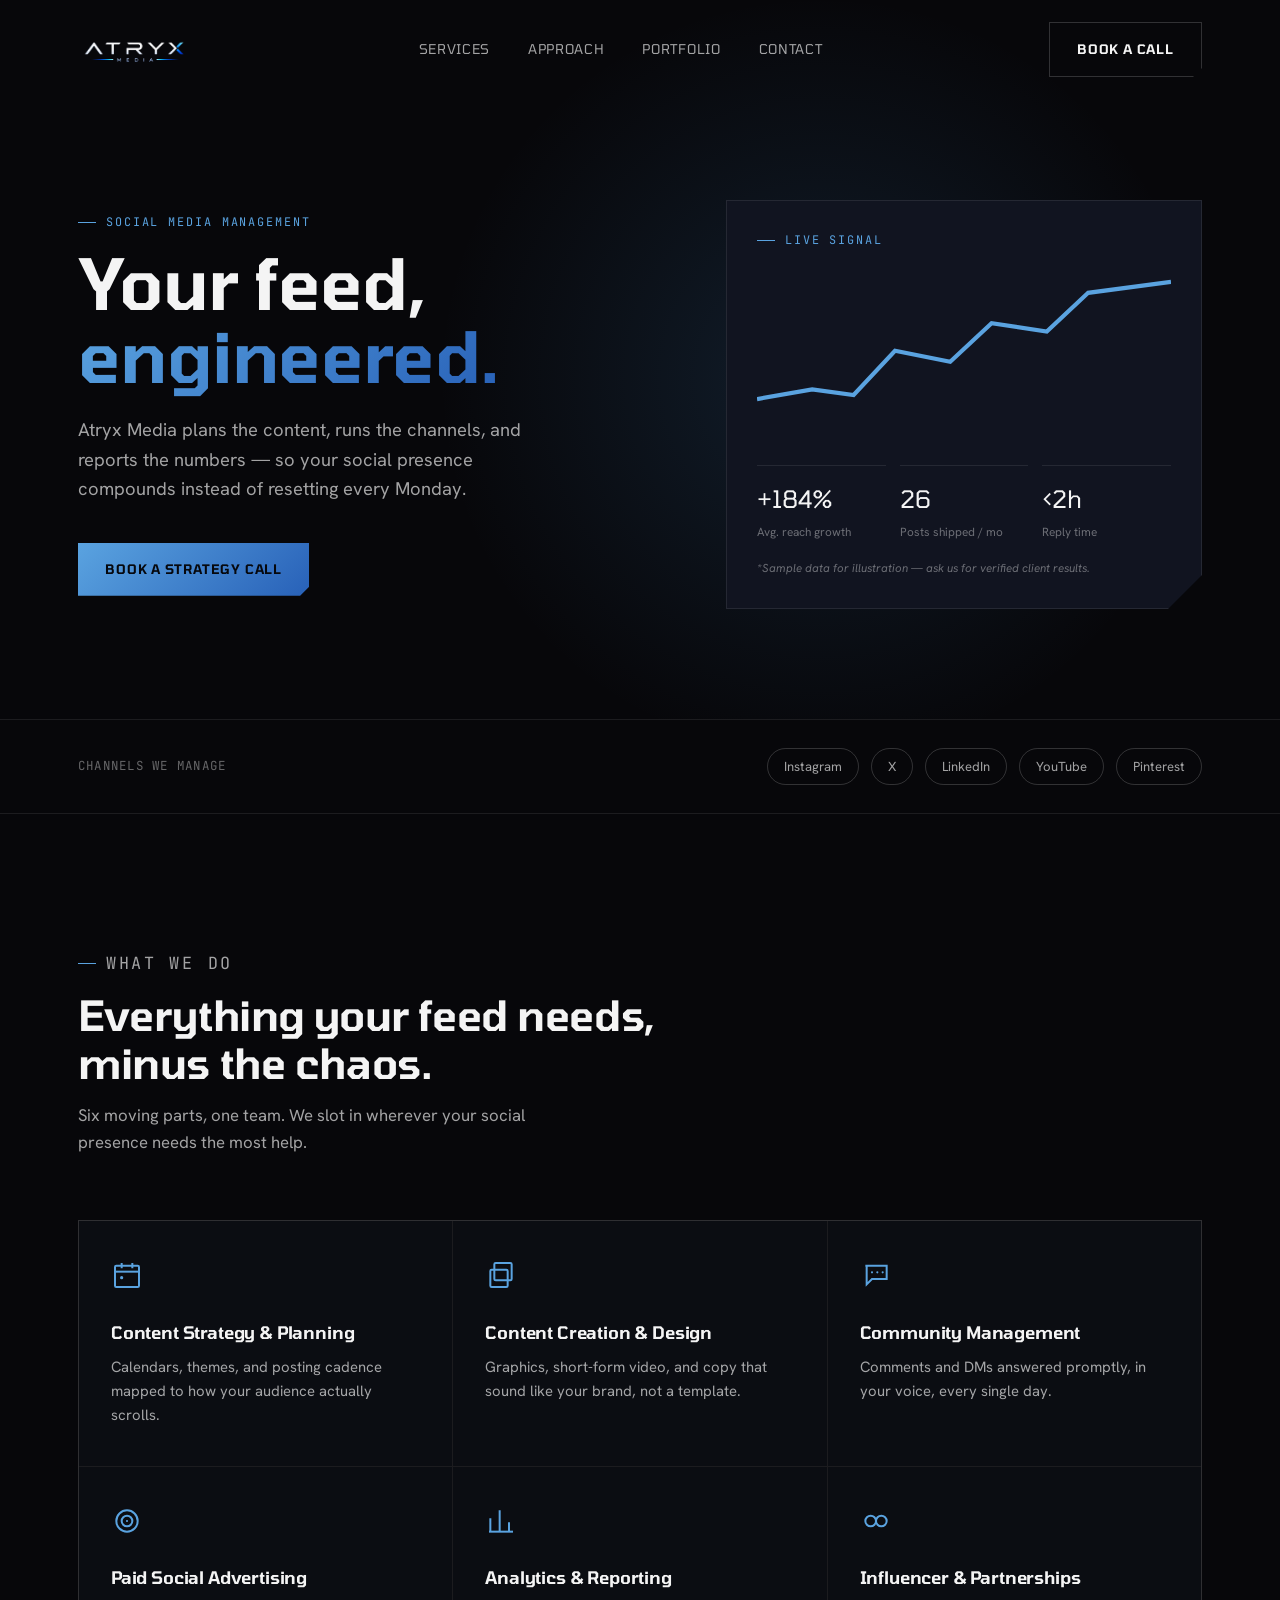
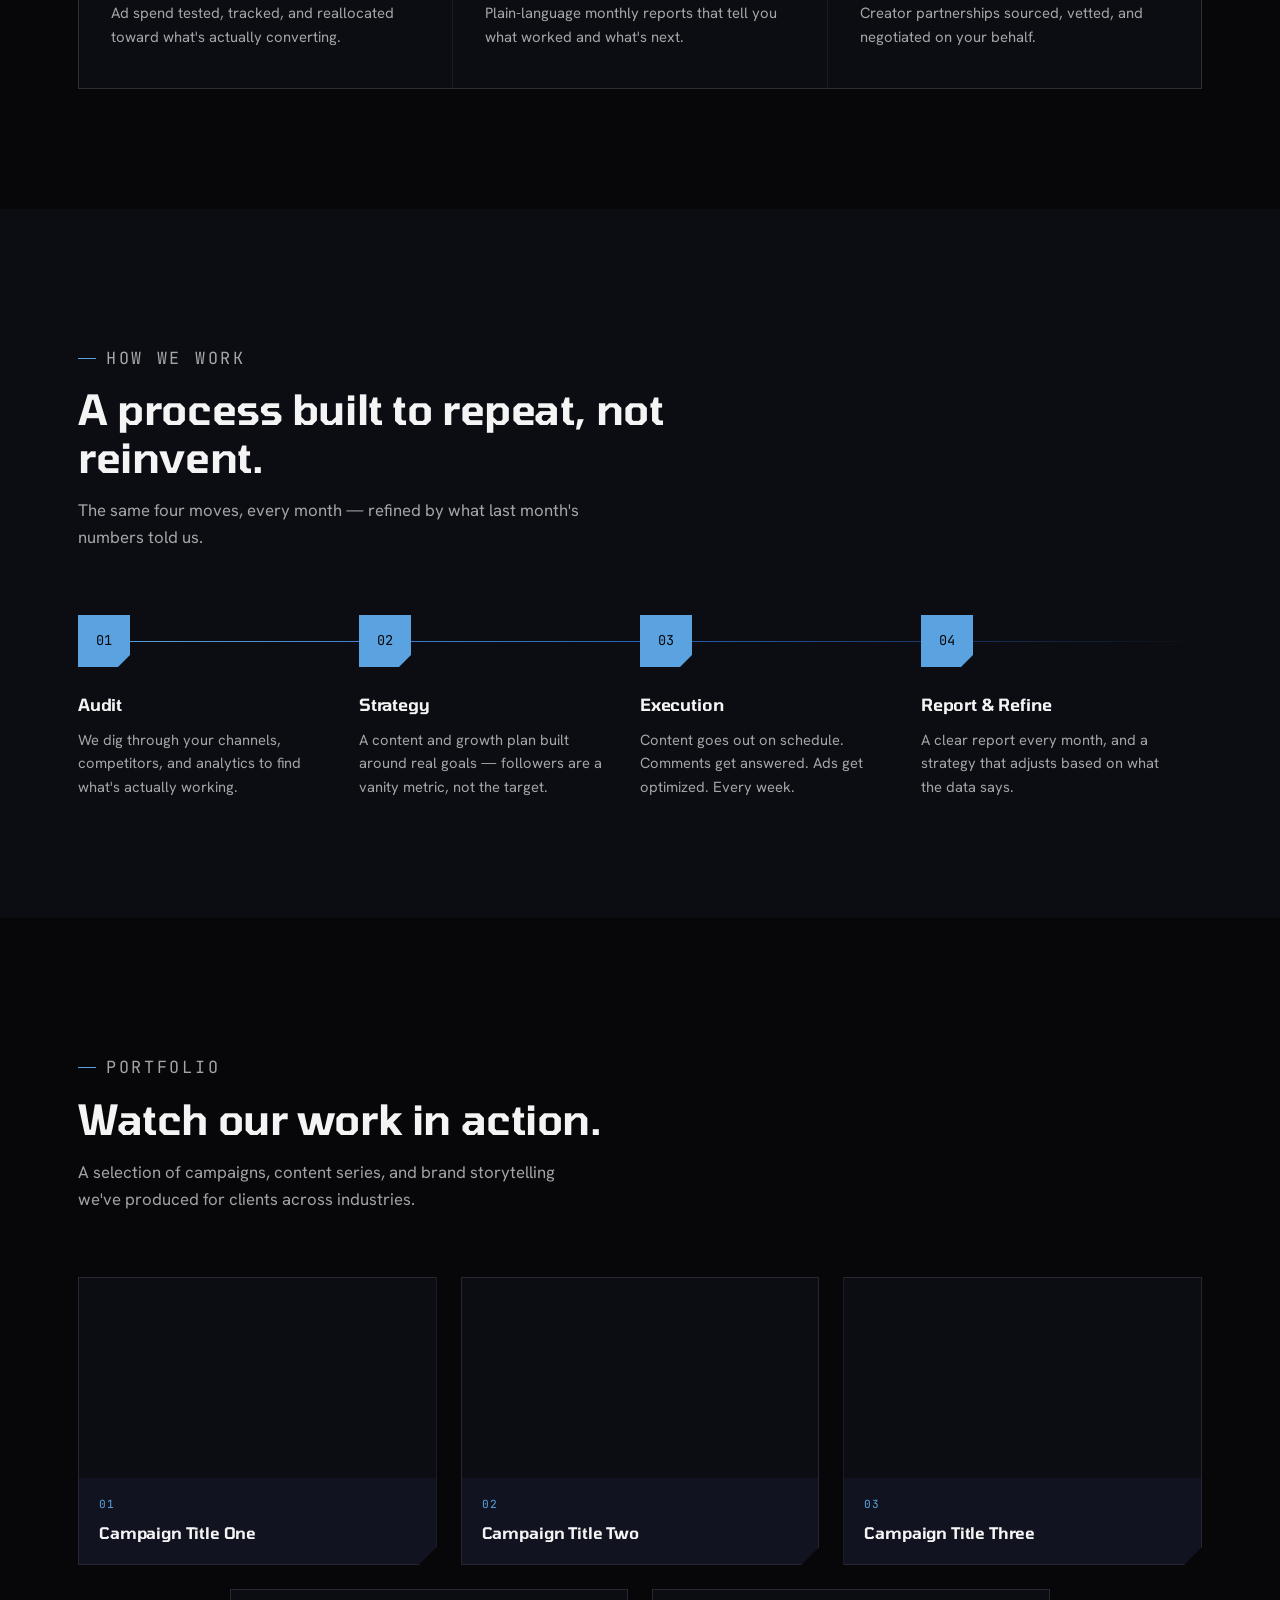
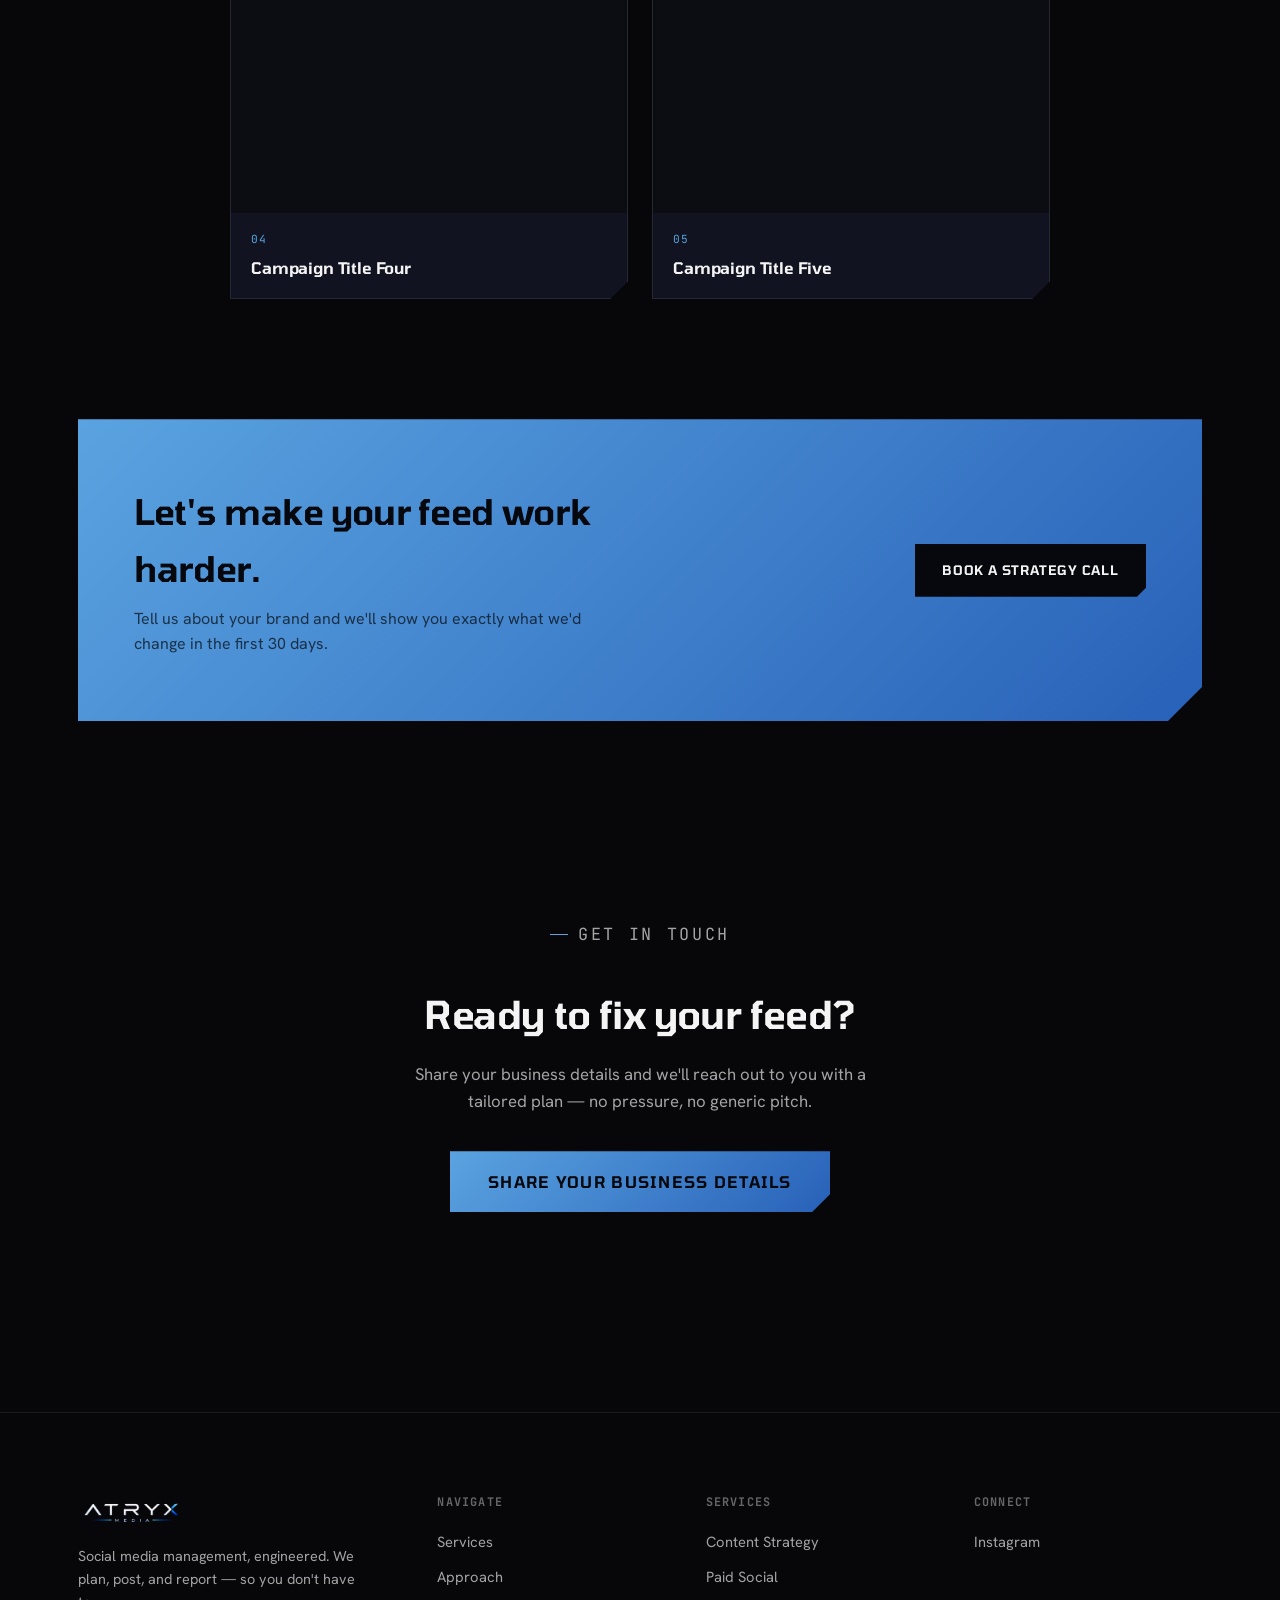
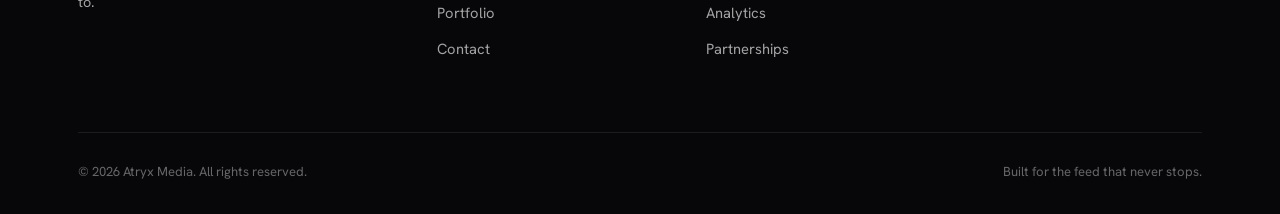
==== about.html @ 3704b496 "commit" ====
<!DOCTYPE html>
<html lang="en">
<head>
<meta charset="UTF-8">
<meta name="viewport" content="width=device-width, initial-scale=1.0">
<title>Atryx Media — Social Media Management, Engineered</title>
<meta name="description" content="Atryx Media plans, posts, and reports on your social presence so every channel compounds instead of resetting every week.">
<link rel="icon" href="logo.png" type="image/png">
<link rel="preconnect" href="https://fonts.googleapis.com">
<link rel="preconnect" href="https://fonts.gstatic.com" crossorigin>
<link href="https://fonts.googleapis.com/css2?family=Tomorrow:wght@400;500;600;700;800&family=Hanken+Grotesk:wght@400;500;600;700&family=JetBrains+Mono:wght@400;500&display=swap" rel="stylesheet">
<style>
  /* ============ RESET & BASE ============ */
  *,*::before,*::after{box-sizing:border-box;margin:0;padding:0;}
  html{scroll-behavior:smooth;}
  img{max-width:100%;display:block;}
  a{color:inherit;text-decoration:none;}
  button{font:inherit;cursor:pointer;border:none;background:none;color:inherit;}
  ul{list-style:none;}

  /* ============ TOKENS ============ */
  :root{
    --bg:#07070a;
    --bg-soft:#0b0d12;
    --surface:#111420;
    --surface-2:#151926;
    --line:rgba(244,244,244,0.09);
    --line-strong:rgba(244,244,244,0.18);
    --ink:#f4f4f4;
    --ink-dim:rgba(244,244,244,0.66);
    --ink-faint:rgba(244,244,244,0.4);
    --accent-1:#5aa3e0;
    --accent-2:#2861b8;
    --accent-solid:#4690d6;
    --gradient:linear-gradient(135deg, var(--accent-1), var(--accent-2));
    --cut-sm:9px;
    --cut-md:18px;
    --cut-lg:34px;
    --container:1180px;
    --font-display:'Tomorrow', sans-serif;
    --font-body:'Hanken Grotesk', sans-serif;
    --font-mono:'JetBrains Mono', monospace;
  }

  body{
    background:var(--bg);
    color:var(--ink);
    font-family:var(--font-body);
    line-height:1.6;
    font-size:16px;
    -webkit-font-smoothing:antialiased;
    overflow-x:hidden;
  }

  /* ============ UTILITIES ============ */
  .container{width:100%;max-width:var(--container);margin:0 auto;padding:0 28px;}
  .cut{clip-path:polygon(0 0, 100% 0, 100% calc(100% - var(--cut-sz,var(--cut-md))), calc(100% - var(--cut-sz,var(--cut-md))) 100%, 0 100%);}
  .eyebrow{
    font-family:var(--font-mono);
    font-size:0.74rem;
    letter-spacing:0.16em;
    text-transform:uppercase;
    color:var(--accent-1);
    display:flex;align-items:center;gap:10px;
    margin-bottom:14px;
  }
  .eyebrow::before{content:'';width:18px;height:1px;background:var(--accent-1);display:inline-block;}
  h1,h2,h3{font-family:var(--font-display);font-weight:600;letter-spacing:-0.01em;color:var(--ink);}
  .section{padding:120px 0;position:relative;}
  .section-head{max-width:640px;margin-bottom:64px;}
  .section-head h2{font-size:clamp(1.9rem,3.6vw,2.6rem);line-height:1.15;}
  .section-head p{color:var(--ink-dim);margin-top:16px;font-size:1.05rem;max-width:520px;}
  .muted{color:var(--ink-dim);}
  .btn{
    --cut-sz:var(--cut-sm);
    font-family:var(--font-display);
    text-transform:uppercase;
    font-size:0.82rem;
    letter-spacing:0.06em;
    font-weight:600;
    padding:1rem 1.7rem;
    display:inline-flex;
    align-items:center;
    gap:10px;
    transition:transform .25s ease, box-shadow .25s ease, background .25s ease;
    white-space:nowrap;
  }
  .btn-primary{background:var(--gradient);color:#06080d;}
  .btn-primary:hover{transform:translateY(-2px);box-shadow:0 12px 28px -10px rgba(70,144,214,0.55);}
  .btn-ghost{border:1px solid var(--line-strong);color:var(--ink);}
  .btn-ghost:hover{border-color:var(--accent-1);background:rgba(90,163,224,0.08);}
  a:focus-visible,button:focus-visible{outline:2px solid var(--accent-1);outline-offset:3px;}

  /* reveal animation */
  .reveal{opacity:0;transform:translateY(22px);transition:opacity .7s ease, transform .7s ease;}
  .reveal.is-visible{opacity:1;transform:translateY(0);}
  @media (prefers-reduced-motion:reduce){
    .reveal{opacity:1;transform:none;transition:none;}
    html{scroll-behavior:auto;}
  }

  /* ============ NAV ============ */
  header{
    position:fixed;top:0;left:0;right:0;z-index:100;
    padding:22px 0;
    transition:padding .3s ease, background .3s ease, border-color .3s ease;
    border-bottom:1px solid transparent;
  }
  header.scrolled{
    padding:14px 0;
    background:rgba(7,7,10,0.85);
    backdrop-filter:blur(14px);
    border-bottom:1px solid var(--line);
  }
  nav{display:flex;align-items:center;justify-content:space-between;}
  .logo-mark{display:flex;align-items:center;gap:10px;}
  .logo-mark img{height:38px;width:auto;object-fit:contain;}
  .nav-links{display:flex;align-items:center;gap:38px;}
  .nav-links a{
    font-family:var(--font-display);
    font-size:0.84rem;
    text-transform:uppercase;
    letter-spacing:0.05em;
    color:var(--ink-dim);
    transition:color .2s ease;
  }
  .nav-links a:hover{color:var(--ink);}
  .nav-cta{display:flex;align-items:center;gap:22px;}
  .nav-toggle{display:none;flex-direction:column;gap:5px;width:26px;}
  .nav-toggle span{height:2px;background:var(--ink);width:100%;transition:transform .25s ease, opacity .25s ease;}

  /* ============ HERO ============ */
  .hero{
    padding:200px 0 110px;
    position:relative;
    overflow:hidden;
  }
  .hero::before{
    content:'';
    position:absolute;
    top:-10%;left:50%;
    width:900px;height:900px;
    background:radial-gradient(circle, rgba(70,144,214,0.16), transparent 60%);
    transform:translateX(-30%);
    pointer-events:none;
  }
  .hero::after{
    content:'';
    position:absolute;
    top:8%;right:-6%;
    width:2px;height:140%;
    background:linear-gradient(180deg, transparent, var(--accent-1) 40%, var(--accent-2) 60%, transparent);
    opacity:0.35;
    transform:rotate(18deg);
    pointer-events:none;
  }
  .hero-grid{
    display:grid;
    grid-template-columns:1.05fr 0.85fr;
    gap:60px;
    align-items:center;
    position:relative;
    z-index:1;
  }
  .hero h1{
    font-size:clamp(2.6rem,5.6vw,4.4rem);
    line-height:1.04;
  }
  .accent-cut{
    background:var(--gradient);
    -webkit-background-clip:text;
    background-clip:text;
    color:transparent;
  }
  .hero p.lead{
    margin-top:24px;
    font-size:1.15rem;
    color:var(--ink-dim);
    max-width:480px;
  }
  .hero-ctas{display:flex;gap:16px;margin-top:38px;flex-wrap:wrap;}

  .signal-panel{
    --cut-sz:var(--cut-lg);
    background:var(--surface);
    border:1px solid var(--line);
    padding:30px;
    position:relative;
  }
  .signal-panel .eyebrow{margin-bottom:18px;}
  .signal-chart{width:100%;height:auto;}
  .signal-path{
    fill:none;stroke:var(--accent-1);stroke-width:3;
    stroke-dasharray:520;stroke-dashoffset:520;
    animation:draw 2.2s ease forwards 0.4s;
  }
  @keyframes draw{to{stroke-dashoffset:0;}}
  @media (prefers-reduced-motion:reduce){.signal-path{animation:none;stroke-dashoffset:0;}}
  .signal-stats{display:grid;grid-template-columns:repeat(3,1fr);gap:14px;margin-top:24px;}
  .signal-stat{border-top:1px solid var(--line);padding-top:14px;}
  .signal-stat .num{font-family:var(--font-display);font-size:1.5rem;color:var(--ink);}
  .signal-stat .label{font-size:0.74rem;color:var(--ink-faint);margin-top:4px;}
  .signal-note{font-size:0.72rem;color:var(--ink-faint);margin-top:18px;font-style:italic;}

  /* ============ PLATFORM STRIP ============ */
  .platform-strip{
    border-top:1px solid var(--line);
    border-bottom:1px solid var(--line);
    padding:28px 0;
  }
  .platform-strip .container{
    display:flex;align-items:center;gap:28px;flex-wrap:wrap;
    justify-content:space-between;
  }
  .platform-strip .label{font-family:var(--font-mono);font-size:0.78rem;color:var(--ink-faint);text-transform:uppercase;letter-spacing:0.1em;}
  .platform-pills{display:flex;gap:12px;flex-wrap:wrap;}
  .pill{
    border:1px solid var(--line-strong);
    padding:7px 16px;
    font-size:0.82rem;
    color:var(--ink-dim);
    border-radius:999px;
  }

  /* ============ SERVICES ============ */
  .services-grid{display:grid;grid-template-columns:repeat(3,1fr);gap:1px;background:var(--line);border:1px solid var(--line);}
  .service-card{
    background:var(--bg-soft);
    padding:38px 32px;
    transition:background .25s ease;
  }
  .service-card:hover{background:var(--surface);}
  .service-icon{width:32px;height:32px;color:var(--accent-1);margin-bottom:20px;}
  .service-card h3{font-size:1.08rem;margin-bottom:10px;}
  .service-card p{font-size:0.93rem;color:var(--ink-dim);}

  /* ============ APPROACH ============ */
  .approach-list{display:grid;grid-template-columns:repeat(4,1fr);gap:0;position:relative;}
  .approach-list::before{
    content:'';position:absolute;top:26px;left:0;right:0;height:1px;
    background:linear-gradient(90deg, var(--accent-1), var(--accent-2), transparent);
    z-index:0;
  }
  .approach-step{position:relative;padding-right:24px;z-index:1;}
  .approach-step .step-num{
    font-family:var(--font-mono);
    font-size:0.85rem;
    color:var(--bg);
    background:var(--accent-1);
    width:52px;height:52px;
    display:flex;align-items:center;justify-content:center;
    margin-bottom:24px;
    --cut-sz:12px;
  }
  .approach-step h3{font-size:1.05rem;margin-bottom:10px;}
  .approach-step p{font-size:0.92rem;color:var(--ink-dim);}

  /* ============ PORTFOLIO ============ */
  .portfolio-grid{
    display:grid;
    grid-template-columns:repeat(3,1fr);
    gap:24px;
  }
  .portfolio-item{
    --cut-sz:var(--cut-md);
    background:var(--surface);
    border:1px solid var(--line);
    overflow:hidden;
    transition:border-color .25s ease, transform .25s ease;
  }
  .portfolio-item:hover{border-color:var(--accent-1);transform:translateY(-4px);}
  .portfolio-video-wrap{
    position:relative;
    padding-bottom:56.25%;
    height:0;
    overflow:hidden;
    background:var(--bg-soft);
  }
  .portfolio-video-wrap iframe{
    position:absolute;
    top:0;left:0;
    width:100%;height:100%;
    border:none;
  }
  .portfolio-meta{padding:18px 20px;}
  .portfolio-meta .vid-num{
    font-family:var(--font-mono);
    font-size:0.7rem;
    color:var(--accent-1);
    text-transform:uppercase;
    letter-spacing:0.1em;
    margin-bottom:6px;
  }
  .portfolio-meta h3{font-size:1rem;color:var(--ink);}
  .portfolio-row-2{
    display:grid;
    grid-template-columns:repeat(2,1fr);
    gap:24px;
    max-width:820px;
    margin:24px auto 0;
  }

  /* ============ CTA BAND ============ */
  .cta-band{
    --cut-sz:var(--cut-lg);
    background:var(--gradient);
    color:#06080d;
    padding:64px 56px;
    display:flex;align-items:center;justify-content:space-between;
    gap:30px;flex-wrap:wrap;
  }
  .cta-band h2{color:#06080d;font-size:clamp(1.6rem,3vw,2.2rem);max-width:560px;}
  .cta-band p{color:rgba(6,8,13,0.7);margin-top:10px;max-width:480px;}
  .cta-band .btn-dark{
    background:#06080d;
    color:var(--ink);
    border:none;
    --cut-sz:var(--cut-sm);
  }
  .cta-band .btn-dark:hover{transform:translateY(-2px);box-shadow:0 12px 28px -10px rgba(0,0,0,0.5);}

  /* ============ CONTACT — BUTTON ONLY ============ */
  .contact-cta-wrap{
    text-align:center;
    padding:80px 0;
  }
  .contact-cta-wrap h2{
    font-size:clamp(1.8rem,3vw,2.4rem);
    margin-bottom:16px;
  }
  .contact-cta-wrap p{
    color:var(--ink-dim);
    font-size:1.05rem;
    max-width:480px;
    margin:0 auto 36px;
  }
  .btn-lg{
    --cut-sz:var(--cut-md);
    font-size:1rem;
    padding:1.1rem 2.4rem;
    letter-spacing:0.08em;
  }

  /* ============ FOOTER ============ */
  footer{border-top:1px solid var(--line);padding:80px 0 32px;}
  .footer-grid{display:grid;grid-template-columns:1.4fr 1fr 1fr 1fr;gap:40px;margin-bottom:60px;}
  .footer-brand img{height:36px;width:auto;object-fit:contain;margin-bottom:16px;}
  .footer-brand p{font-size:0.9rem;color:var(--ink-dim);max-width:280px;}
  .footer-col h4{font-family:var(--font-mono);font-size:0.74rem;text-transform:uppercase;letter-spacing:0.1em;color:var(--ink-faint);margin-bottom:18px;}
  .footer-col a,.footer-col span{display:block;font-size:0.92rem;color:var(--ink-dim);margin-bottom:12px;}
  .footer-col a:hover{color:var(--ink);}
  .footer-bottom{
    border-top:1px solid var(--line);
    padding-top:28px;
    display:flex;justify-content:space-between;align-items:center;
    font-size:0.82rem;color:var(--ink-faint);flex-wrap:wrap;gap:12px;
  }

  /* ============ RESPONSIVE ============ */
  @media (max-width:980px){
    .hero-grid{grid-template-columns:1fr;}
    .signal-panel{order:-1;}
    .services-grid{grid-template-columns:repeat(2,1fr);}
    .portfolio-grid{grid-template-columns:repeat(2,1fr);}
    .portfolio-row-2{grid-template-columns:1fr 1fr;max-width:100%;}
    .approach-list{grid-template-columns:repeat(2,1fr);row-gap:48px;}
    .approach-list::before{display:none;}
    .footer-grid{grid-template-columns:1fr 1fr;}
  }
  @media (max-width:760px){
    .nav-links,.nav-cta .btn-ghost{display:none;}
    .nav-toggle{display:flex;}
    header.open .nav-links{
      display:flex;position:fixed;top:0;left:0;right:0;bottom:0;
      background:var(--bg);flex-direction:column;justify-content:center;align-items:center;gap:34px;
    }
    header.open .nav-links a{font-size:1.4rem;}
    .section{padding:80px 0;}
    .hero{padding:150px 0 70px;}
    .services-grid,.portfolio-grid{grid-template-columns:1fr;}
    .portfolio-row-2{grid-template-columns:1fr;}
    .approach-list{grid-template-columns:1fr;}
    .cta-band{flex-direction:column;align-items:flex-start;padding:42px 28px;}
    .footer-grid{grid-template-columns:1fr;gap:32px;}
  }
</style>
</head>
<body>

<header id="site-header">
  <div class="container">
    <nav>
      <a href="#top" class="logo-mark">
        <img src="logo.png" alt="Atryx Media logo">
      </a>
      <div class="nav-links">
        <a href="#services">Services</a>
        <a href="#approach">Approach</a>
        <a href="#portfolio">Portfolio</a>
        <a href="#contact">Contact</a>
      </div>
      <div class="nav-cta">
        <a href="index.html" class="btn btn-ghost cut">Book a call</a>
        <button class="nav-toggle" id="nav-toggle" aria-label="Toggle menu">
          <span></span><span></span><span></span>
        </button>
      </div>
    </nav>
  </div>
</header>

<main id="top">

  <!-- HERO -->
  <section class="hero">
    <div class="container hero-grid">
      <div>
        <p class="eyebrow">Social Media Management</p>
        <h1>Your feed,<br><span class="accent-cut">engineered.</span></h1>
        <p class="lead">Atryx Media plans the content, runs the channels, and reports the numbers — so your social presence compounds instead of resetting every Monday.</p>
        <div class="hero-ctas">
          <a href="index.html" class="btn btn-primary cut">Book a strategy call</a>
        </div>
      </div>

      <div class="signal-panel cut">
        <p class="eyebrow">Live signal</p>
        <svg class="signal-chart" viewBox="0 0 300 120" xmlns="http://www.w3.org/2000/svg">
          <polyline class="signal-path" points="0,95 40,88 70,92 100,60 140,68 170,40 210,46 240,18 300,10"></polyline>
        </svg>
        <div class="signal-stats">
          <div class="signal-stat"><div class="num">+184%</div><div class="label">Avg. reach growth</div></div>
          <div class="signal-stat"><div class="num">26</div><div class="label">Posts shipped / mo</div></div>
          <div class="signal-stat"><div class="num">&lt;2h</div><div class="label">Reply time</div></div>
        </div>
        <p class="signal-note">*Sample data for illustration — ask us for verified client results.</p>
      </div>
    </div>
  </section>

  <!-- PLATFORM STRIP -->
  <div class="platform-strip">
    <div class="container">
      <span class="label">Channels we manage</span>
      <div class="platform-pills">
        <span class="pill">Instagram</span>
        <span class="pill">X</span>
        <span class="pill">LinkedIn</span>
        <span class="pill">YouTube</span>
        <span class="pill">Pinterest</span>
      </div>
    </div>
  </div>

  <!-- SERVICES -->
  <section class="section" id="services">
    <div class="container">
      <div class="section-head reveal">
        <p class="eyebrow">What we do</p>
        <h2>Everything your feed needs, minus the chaos.</h2>
        <p>Six moving parts, one team. We slot in wherever your social presence needs the most help.</p>
      </div>

      <div class="services-grid reveal">
        <div class="service-card">
          <svg class="service-icon" viewBox="0 0 24 24" fill="none" stroke="currentColor" stroke-width="1.5"><rect x="3" y="5" width="18" height="16" rx="1"/><path d="M3 9.5h18"/><path d="M8 3v4M16 3v4"/><circle cx="8" cy="14" r="1.2" fill="currentColor" stroke="none"/></svg>
          <h3>Content Strategy &amp; Planning</h3>
          <p>Calendars, themes, and posting cadence mapped to how your audience actually scrolls.</p>
        </div>
        <div class="service-card">
          <svg class="service-icon" viewBox="0 0 24 24" fill="none" stroke="currentColor" stroke-width="1.5"><rect x="4" y="8" width="13" height="13" rx="1"/><rect x="7" y="3" width="13" height="13" rx="1"/></svg>
          <h3>Content Creation &amp; Design</h3>
          <p>Graphics, short-form video, and copy that sound like your brand, not a template.</p>
        </div>
        <div class="service-card">
          <svg class="service-icon" viewBox="0 0 24 24" fill="none" stroke="currentColor" stroke-width="1.5"><path d="M4 5h16v10H9l-4 4V5z"/><circle cx="9" cy="10" r="0.8" fill="currentColor" stroke="none"/><circle cx="13" cy="10" r="0.8" fill="currentColor" stroke="none"/><circle cx="17" cy="10" r="0.8" fill="currentColor" stroke="none"/></svg>
          <h3>Community Management</h3>
          <p>Comments and DMs answered promptly, in your voice, every single day.</p>
        </div>
        <div class="service-card">
          <svg class="service-icon" viewBox="0 0 24 24" fill="none" stroke="currentColor" stroke-width="1.5"><circle cx="12" cy="12" r="8"/><circle cx="12" cy="12" r="4"/><circle cx="12" cy="12" r="0.8" fill="currentColor" stroke="none"/></svg>
          <h3>Paid Social Advertising</h3>
          <p>Ad spend tested, tracked, and reallocated toward what's actually converting.</p>
        </div>
        <div class="service-card">
          <svg class="service-icon" viewBox="0 0 24 24" fill="none" stroke="currentColor" stroke-width="1.5"><path d="M4 20V10M11 20V4M18 20v-7"/><path d="M3 20h18"/></svg>
          <h3>Analytics &amp; Reporting</h3>
          <p>Plain-language monthly reports that tell you what worked and what's next.</p>
        </div>
        <div class="service-card">
          <svg class="service-icon" viewBox="0 0 24 24" fill="none" stroke="currentColor" stroke-width="1.5"><circle cx="8" cy="12" r="4"/><circle cx="16" cy="12" r="4"/></svg>
          <h3>Influencer &amp; Partnerships</h3>
          <p>Creator partnerships sourced, vetted, and negotiated on your behalf.</p>
        </div>
      </div>
    </div>
  </section>

  <!-- APPROACH -->
  <section class="section" id="approach" style="background:var(--bg-soft);">
    <div class="container">
      <div class="section-head reveal">
        <p class="eyebrow">How we work</p>
        <h2>A process built to repeat, not reinvent.</h2>
        <p>The same four moves, every month — refined by what last month's numbers told us.</p>
      </div>

      <div class="approach-list reveal">
        <div class="approach-step">
          <div class="step-num cut">01</div>
          <h3>Audit</h3>
          <p>We dig through your channels, competitors, and analytics to find what's actually working.</p>
        </div>
        <div class="approach-step">
          <div class="step-num cut">02</div>
          <h3>Strategy</h3>
          <p>A content and growth plan built around real goals — followers are a vanity metric, not the target.</p>
        </div>
        <div class="approach-step">
          <div class="step-num cut">03</div>
          <h3>Execution</h3>
          <p>Content goes out on schedule. Comments get answered. Ads get optimized. Every week.</p>
        </div>
        <div class="approach-step">
          <div class="step-num cut">04</div>
          <h3>Report &amp; Refine</h3>
          <p>A clear report every month, and a strategy that adjusts based on what the data says.</p>
        </div>
      </div>
    </div>
  </section>

  <!-- PORTFOLIO -->
  <section class="section" id="portfolio">
    <div class="container">
      <div class="section-head reveal">
        <p class="eyebrow">Portfolio</p>
        <h2>Watch our work in action.</h2>
        <p>A selection of campaigns, content series, and brand storytelling we've produced for clients across industries.</p>
      </div>

      <div class="portfolio-grid reveal">
        <div class="portfolio-item cut">
          <div class="portfolio-video-wrap">
            <!-- PASTE YOUR YOUTUBE LINK 1 HERE -->
            <!-- Replace YOUR_VIDEO_ID_1 with the actual YouTube video ID (e.g. dQw4w9WgXcQ) -->
            <iframe
              src="https://www.youtube.com/embed/YOUR_VIDEO_ID_1"
              title="Portfolio Video 1"
              allow="accelerometer; autoplay; clipboard-write; encrypted-media; gyroscope; picture-in-picture"
              allowfullscreen
              loading="lazy">
            </iframe>
          </div>
          <div class="portfolio-meta">
            <div class="vid-num">01</div>
            <h3>Campaign Title One</h3>
          </div>
        </div>

        <div class="portfolio-item cut">
          <div class="portfolio-video-wrap">
            <!-- PASTE YOUR YOUTUBE LINK 2 HERE -->
            <iframe
              src="https://www.youtube.com/embed/YOUR_VIDEO_ID_2"
              title="Portfolio Video 2"
              allow="accelerometer; autoplay; clipboard-write; encrypted-media; gyroscope; picture-in-picture"
              allowfullscreen
              loading="lazy">
            </iframe>
          </div>
          <div class="portfolio-meta">
            <div class="vid-num">02</div>
            <h3>Campaign Title Two</h3>
          </div>
        </div>

        <div class="portfolio-item cut">
          <div class="portfolio-video-wrap">
            <!-- PASTE YOUR YOUTUBE LINK 3 HERE -->
            <iframe
              src="https://www.youtube.com/embed/YOUR_VIDEO_ID_3"
              title="Portfolio Video 3"
              allow="accelerometer; autoplay; clipboard-write; encrypted-media; gyroscope; picture-in-picture"
              allowfullscreen
              loading="lazy">
            </iframe>
          </div>
          <div class="portfolio-meta">
            <div class="vid-num">03</div>
            <h3>Campaign Title Three</h3>
          </div>
        </div>
      </div>

      <!-- Bottom row: 2 videos centered -->
      <div class="portfolio-row-2 reveal">
        <div class="portfolio-item cut">
          <div class="portfolio-video-wrap">
            <!-- PASTE YOUR YOUTUBE LINK 4 HERE -->
            <iframe
              src="https://www.youtube.com/embed/YOUR_VIDEO_ID_4"
              title="Portfolio Video 4"
              allow="accelerometer; autoplay; clipboard-write; encrypted-media; gyroscope; picture-in-picture"
              allowfullscreen
              loading="lazy">
            </iframe>
          </div>
          <div class="portfolio-meta">
            <div class="vid-num">04</div>
            <h3>Campaign Title Four</h3>
          </div>
        </div>

        <div class="portfolio-item cut">
          <div class="portfolio-video-wrap">
            <!-- PASTE YOUR YOUTUBE LINK 5 HERE -->
            <iframe
              src="https://www.youtube.com/embed/YOUR_VIDEO_ID_5"
              title="Portfolio Video 5"
              allow="accelerometer; autoplay; clipboard-write; encrypted-media; gyroscope; picture-in-picture"
              allowfullscreen
              loading="lazy">
            </iframe>
          </div>
          <div class="portfolio-meta">
            <div class="vid-num">05</div>
            <h3>Campaign Title Five</h3>
          </div>
        </div>
      </div>
    </div>
  </section>

  <!-- CTA BAND -->
  <section class="section" style="padding-top:0;padding-bottom:0;">
    <div class="container">
      <div class="cta-band cut reveal">
        <div>
          <h2>Let's make your feed work harder.</h2>
          <p>Tell us about your brand and we'll show you exactly what we'd change in the first 30 days.</p>
        </div>
        <a href="index.html" class="btn btn-dark cut">Book a strategy call</a>
      </div>
    </div>
  </section>

  <!-- CONTACT — CTA BUTTON ONLY -->
  <section class="section" id="contact">
    <div class="container">
      <div class="contact-cta-wrap reveal">
        <p class="eyebrow" style="justify-content:center;">Get in touch</p>
        <h2>Ready to fix your feed?</h2>
        <p>Share your business details and we'll reach out to you with a tailored plan — no pressure, no generic pitch.</p>
        <a href="index.html" class="btn btn-primary btn-lg cut">
          Share Your Business Details
        </a>
      </div>
    </div>
  </section>

</main>

<footer>
  <div class="container">
    <div class="footer-grid">
      <div class="footer-brand">
        <img src="logo.png" alt="Atryx Media logo">
        <p>Social media management, engineered. We plan, post, and report — so you don't have to.</p>
      </div>
      <div class="footer-col">
        <h4>Navigate</h4>
        <a href="#services">Services</a>
        <a href="#approach">Approach</a>
        <a href="#portfolio">Portfolio</a>
        <a href="#contact">Contact</a>
      </div>
      <div class="footer-col">
        <h4>Services</h4>
        <span>Content Strategy</span>
        <span>Paid Social</span>
        <span>Analytics</span>
        <span>Partnerships</span>
      </div>
      <div class="footer-col">
        <h4>Connect</h4>
        <a href="https://www.instagram.com/atrix.in?igsh=b2I0dGw4d3dsa2Vj" target="_blank" rel="noopener noreferrer">Instagram</a>
      </div>
    </div>
    <div class="footer-bottom">
      <span>© 2026 Atryx Media. All rights reserved.</span>
      <span>Built for the feed that never stops.</span>
    </div>
  </div>
</footer>

<script>
  // Nav scroll state
  const header = document.getElementById('site-header');
  window.addEventListener('scroll', () => {
    header.classList.toggle('scrolled', window.scrollY > 10);
  });

  // Mobile nav toggle
  const toggle = document.getElementById('nav-toggle');
  toggle.addEventListener('click', () => {
    header.classList.toggle('open');
  });
  document.querySelectorAll('.nav-links a').forEach(a => {
    a.addEventListener('click', () => header.classList.remove('open'));
  });

  // Scroll reveal
  const prefersReduced = window.matchMedia('(prefers-reduced-motion: reduce)').matches;
  if (!prefersReduced && 'IntersectionObserver' in window) {
    const obs = new IntersectionObserver((entries) => {
      entries.forEach(entry => {
        if (entry.isIntersecting) {
          entry.target.classList.add('is-visible');
          obs.unobserve(entry.target);
        }
      });
    }, { threshold: 0.12 });
    document.querySelectorAll('.reveal').forEach(el => obs.observe(el));
  } else {
    document.querySelectorAll('.reveal').forEach(el => el.classList.add('is-visible'));
  }
</script>

</body>
</html>
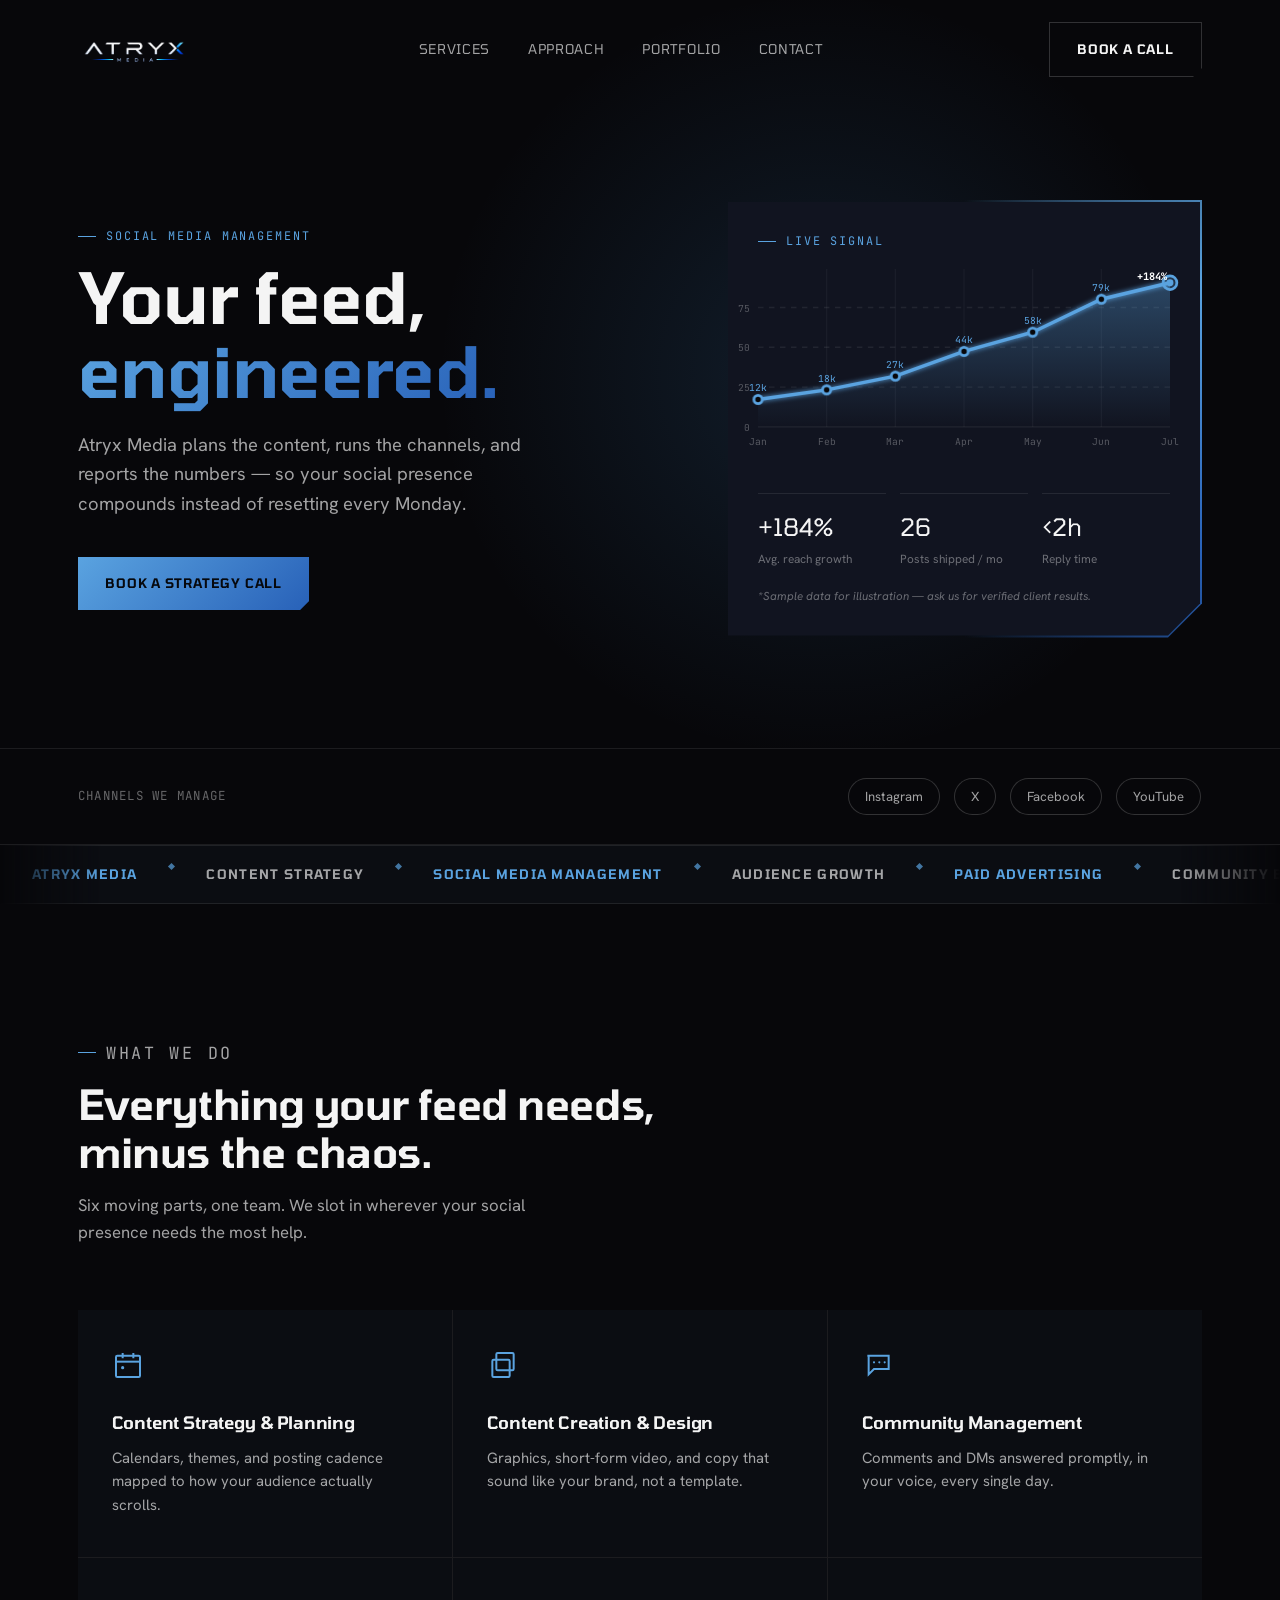
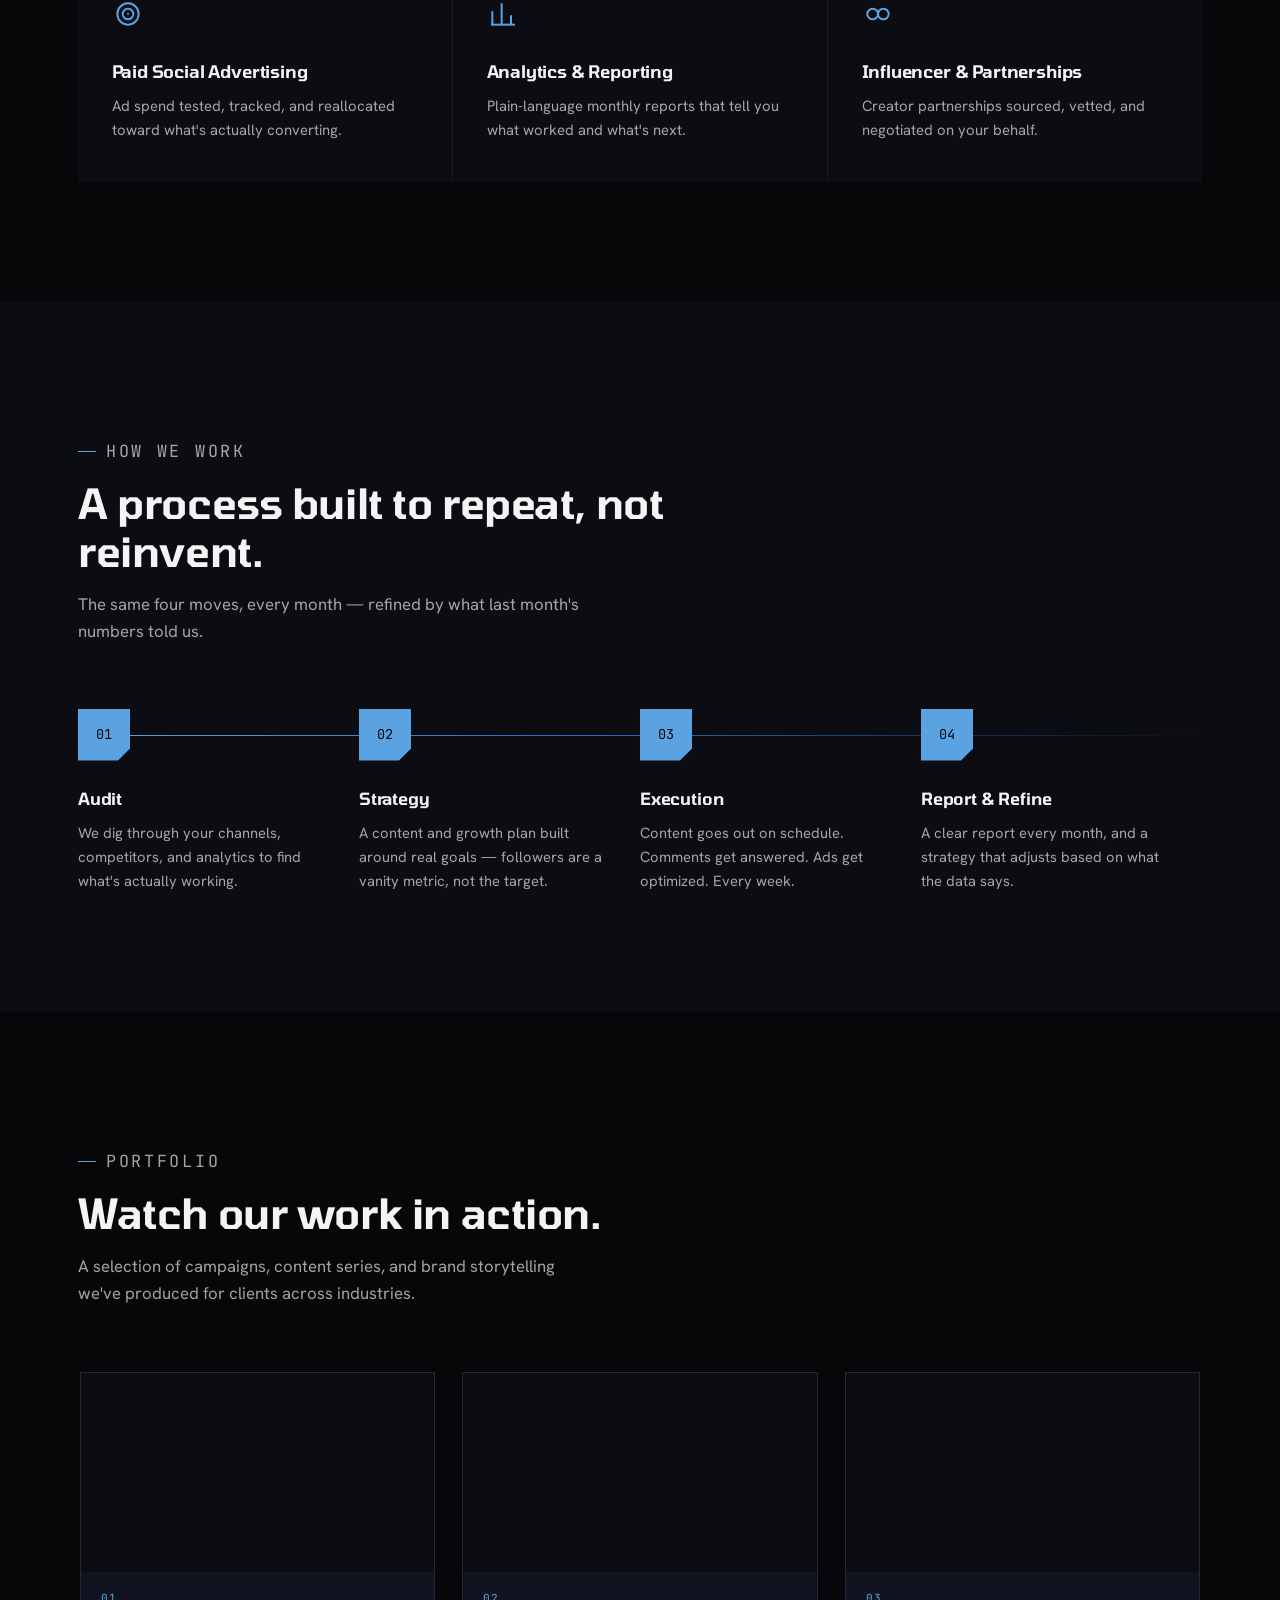
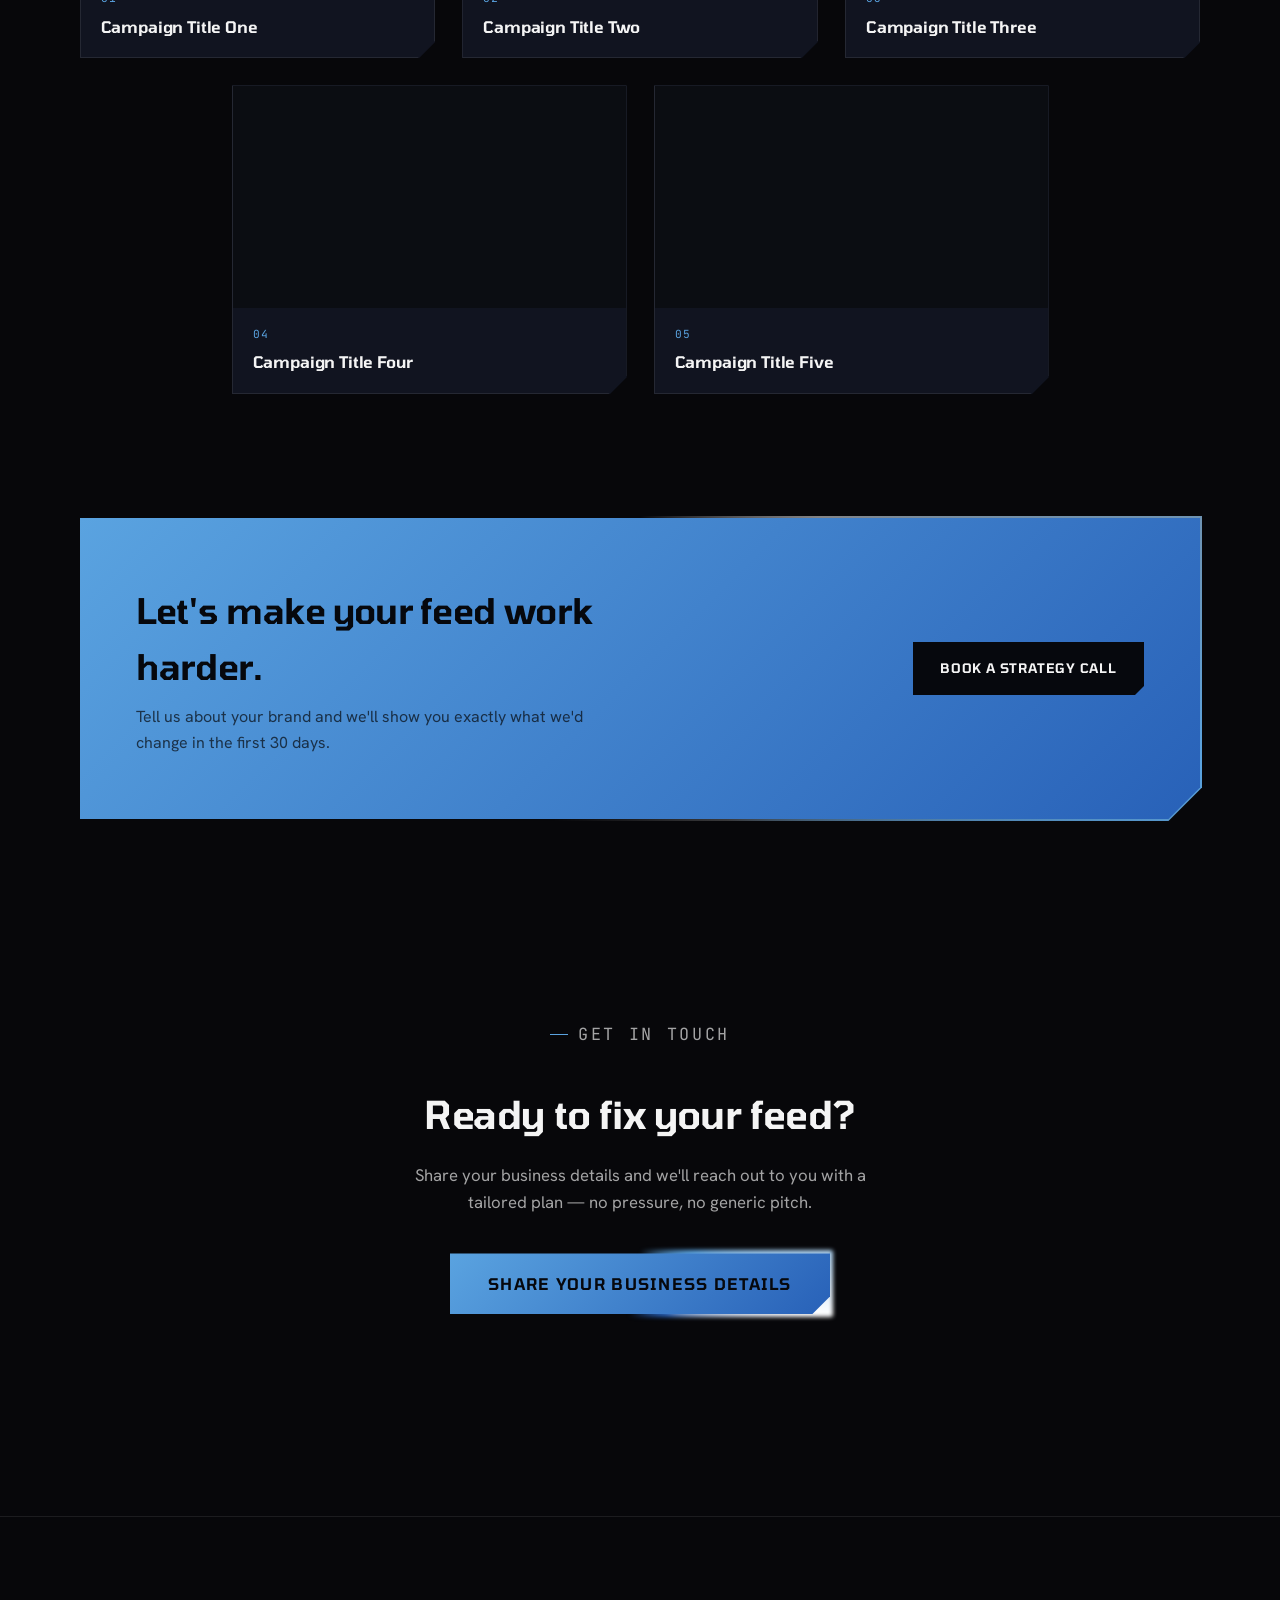
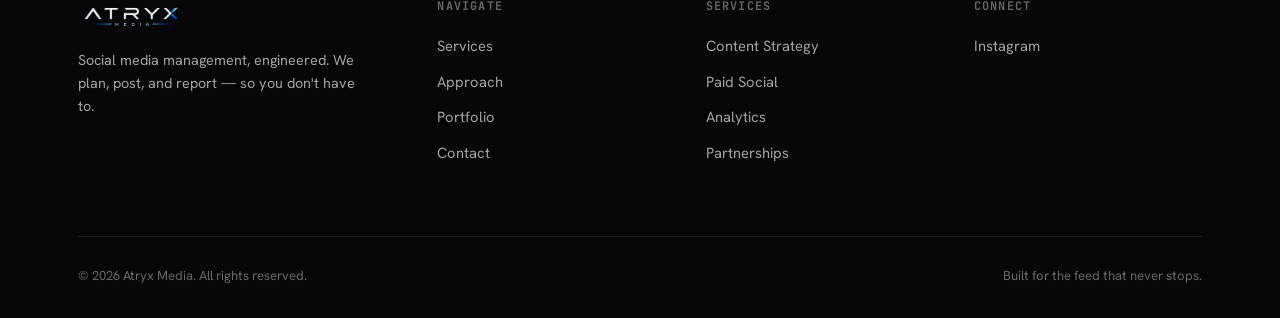
==== commit 72ffc849: "commit" ====
--- a/about.html
+++ b/about.html
@@ -56,13 +56,9 @@
   .container{width:100%;max-width:var(--container);margin:0 auto;padding:0 28px;}
   .cut{clip-path:polygon(0 0, 100% 0, 100% calc(100% - var(--cut-sz,var(--cut-md))), calc(100% - var(--cut-sz,var(--cut-md))) 100%, 0 100%);}
   .eyebrow{
-    font-family:var(--font-mono);
-    font-size:0.74rem;
-    letter-spacing:0.16em;
-    text-transform:uppercase;
-    color:var(--accent-1);
-    display:flex;align-items:center;gap:10px;
-    margin-bottom:14px;
+    font-family:var(--font-mono);font-size:0.74rem;letter-spacing:0.16em;
+    text-transform:uppercase;color:var(--accent-1);
+    display:flex;align-items:center;gap:10px;margin-bottom:14px;
   }
   .eyebrow::before{content:'';width:18px;height:1px;background:var(--accent-1);display:inline-block;}
   h1,h2,h3{font-family:var(--font-display);font-weight:600;letter-spacing:-0.01em;color:var(--ink);}
@@ -70,18 +66,11 @@
   .section-head{max-width:640px;margin-bottom:64px;}
   .section-head h2{font-size:clamp(1.9rem,3.6vw,2.6rem);line-height:1.15;}
   .section-head p{color:var(--ink-dim);margin-top:16px;font-size:1.05rem;max-width:520px;}
-  .muted{color:var(--ink-dim);}
   .btn{
     --cut-sz:var(--cut-sm);
-    font-family:var(--font-display);
-    text-transform:uppercase;
-    font-size:0.82rem;
-    letter-spacing:0.06em;
-    font-weight:600;
-    padding:1rem 1.7rem;
-    display:inline-flex;
-    align-items:center;
-    gap:10px;
+    font-family:var(--font-display);text-transform:uppercase;font-size:0.82rem;
+    letter-spacing:0.06em;font-weight:600;padding:1rem 1.7rem;
+    display:inline-flex;align-items:center;gap:10px;
     transition:transform .25s ease, box-shadow .25s ease, background .25s ease;
     white-space:nowrap;
   }
@@ -90,13 +79,48 @@
   .btn-ghost{border:1px solid var(--line-strong);color:var(--ink);}
   .btn-ghost:hover{border-color:var(--accent-1);background:rgba(90,163,224,0.08);}
   a:focus-visible,button:focus-visible{outline:2px solid var(--accent-1);outline-offset:3px;}
-
-  /* reveal animation */
   .reveal{opacity:0;transform:translateY(22px);transition:opacity .7s ease, transform .7s ease;}
   .reveal.is-visible{opacity:1;transform:translateY(0);}
-  @media (prefers-reduced-motion:reduce){
-    .reveal{opacity:1;transform:none;transition:none;}
-    html{scroll-behavior:auto;}
+  @media(prefers-reduced-motion:reduce){.reveal{opacity:1;transform:none;transition:none;}html{scroll-behavior:auto;}}
+
+  /* ============ ANIMATED BORDER — CORE ============ */
+  /* Uses @property for smooth conic-gradient rotation.
+     Falls back gracefully in browsers that don't support it —
+     the element just shows a static border instead. */
+  @property --angle {
+    syntax: '<angle>';
+    initial-value: 0deg;
+    inherits: false;
+  }
+  @keyframes border-spin {
+    to { --angle: 360deg; }
+  }
+
+  /* ---- Mixin pattern: .anim-border-wrap ---- */
+  /* Wrap any element in this div to give it a spinning border */
+  .anim-border-wrap {
+    position: relative;
+  }
+  .anim-border-wrap::before {
+    content: '';
+    position: absolute;
+    inset: 0;
+    background: conic-gradient(
+      from var(--angle),
+      transparent 0deg,
+      var(--accent-1) 60deg,
+      var(--accent-2) 120deg,
+      transparent 180deg,
+      transparent 360deg
+    );
+    animation: border-spin 5s linear infinite;
+    z-index: 0;
+    border-radius: inherit;
+  }
+  /* Inner fill — sits on top of the spinning border, inset by 1.5px */
+  .anim-border-wrap > * {
+    position: relative;
+    z-index: 1;
   }
 
   /* ============ NAV ============ */
@@ -107,22 +131,16 @@
     border-bottom:1px solid transparent;
   }
   header.scrolled{
-    padding:14px 0;
-    background:rgba(7,7,10,0.85);
-    backdrop-filter:blur(14px);
-    border-bottom:1px solid var(--line);
+    padding:14px 0;background:rgba(7,7,10,0.85);
+    backdrop-filter:blur(14px);border-bottom:1px solid var(--line);
   }
   nav{display:flex;align-items:center;justify-content:space-between;}
   .logo-mark{display:flex;align-items:center;gap:10px;}
   .logo-mark img{height:38px;width:auto;object-fit:contain;}
   .nav-links{display:flex;align-items:center;gap:38px;}
   .nav-links a{
-    font-family:var(--font-display);
-    font-size:0.84rem;
-    text-transform:uppercase;
-    letter-spacing:0.05em;
-    color:var(--ink-dim);
-    transition:color .2s ease;
+    font-family:var(--font-display);font-size:0.84rem;text-transform:uppercase;
+    letter-spacing:0.05em;color:var(--ink-dim);transition:color .2s ease;
   }
   .nav-links a:hover{color:var(--ink);}
   .nav-cta{display:flex;align-items:center;gap:22px;}
@@ -130,72 +148,66 @@
   .nav-toggle span{height:2px;background:var(--ink);width:100%;transition:transform .25s ease, opacity .25s ease;}
 
   /* ============ HERO ============ */
-  .hero{
-    padding:200px 0 110px;
-    position:relative;
-    overflow:hidden;
-  }
+  .hero{padding:200px 0 110px;position:relative;overflow:hidden;}
   .hero::before{
-    content:'';
-    position:absolute;
-    top:-10%;left:50%;
+    content:'';position:absolute;top:-10%;left:50%;
     width:900px;height:900px;
     background:radial-gradient(circle, rgba(70,144,214,0.16), transparent 60%);
-    transform:translateX(-30%);
-    pointer-events:none;
+    transform:translateX(-30%);pointer-events:none;
   }
   .hero::after{
-    content:'';
-    position:absolute;
-    top:8%;right:-6%;
+    content:'';position:absolute;top:8%;right:-6%;
     width:2px;height:140%;
     background:linear-gradient(180deg, transparent, var(--accent-1) 40%, var(--accent-2) 60%, transparent);
-    opacity:0.35;
-    transform:rotate(18deg);
-    pointer-events:none;
+    opacity:0.35;transform:rotate(18deg);pointer-events:none;
   }
   .hero-grid{
-    display:grid;
-    grid-template-columns:1.05fr 0.85fr;
-    gap:60px;
-    align-items:center;
-    position:relative;
-    z-index:1;
-  }
-  .hero h1{
-    font-size:clamp(2.6rem,5.6vw,4.4rem);
-    line-height:1.04;
-  }
-  .accent-cut{
-    background:var(--gradient);
-    -webkit-background-clip:text;
-    background-clip:text;
-    color:transparent;
-  }
-  .hero p.lead{
-    margin-top:24px;
-    font-size:1.15rem;
-    color:var(--ink-dim);
-    max-width:480px;
-  }
+    display:grid;grid-template-columns:1.05fr 0.85fr;
+    gap:60px;align-items:center;position:relative;z-index:1;
+  }
+  .hero h1{font-size:clamp(2.6rem,5.6vw,4.4rem);line-height:1.04;}
+  .accent-cut{background:var(--gradient);-webkit-background-clip:text;background-clip:text;color:transparent;}
+  .hero p.lead{margin-top:24px;font-size:1.15rem;color:var(--ink-dim);max-width:480px;}
   .hero-ctas{display:flex;gap:16px;margin-top:38px;flex-wrap:wrap;}
 
+  /* ---- Signal panel animated border ---- */
+  .signal-panel-outer {
+    position: relative;
+    padding: 2px;
+    --cut-sz: var(--cut-lg);
+    clip-path: polygon(0 0, 100% 0, 100% calc(100% - var(--cut-sz)), calc(100% - var(--cut-sz)) 100%, 0 100%);
+  }
+  .signal-panel-outer::before {
+    content: '';
+    position: absolute;
+    inset: 0;
+    background: conic-gradient(
+      from var(--angle),
+      transparent 0deg,
+      var(--accent-1) 60deg,
+      var(--accent-2) 120deg,
+      transparent 180deg,
+      transparent 360deg
+    );
+    animation: border-spin 4s linear infinite;
+    z-index: 0;
+  }
+  /* Inner bg that sits behind signal-panel content */
+  .signal-panel-outer::after {
+    content: '';
+    position: absolute;
+    inset: 2px;
+    background: var(--surface);
+    clip-path: polygon(0 0, 100% 0, 100% calc(100% - calc(var(--cut-sz) - 2px)), calc(100% - calc(var(--cut-sz) - 2px)) 100%, 0 100%);
+    z-index: 1;
+  }
   .signal-panel{
-    --cut-sz:var(--cut-lg);
-    background:var(--surface);
-    border:1px solid var(--line);
+    position: relative;
+    z-index: 2;
     padding:30px;
-    position:relative;
   }
   .signal-panel .eyebrow{margin-bottom:18px;}
   .signal-chart{width:100%;height:auto;}
-  .signal-path{
-    fill:none;stroke:var(--accent-1);stroke-width:3;
-    stroke-dasharray:520;stroke-dashoffset:520;
-    animation:draw 2.2s ease forwards 0.4s;
-  }
-  @keyframes draw{to{stroke-dashoffset:0;}}
-  @media (prefers-reduced-motion:reduce){.signal-path{animation:none;stroke-dashoffset:0;}}
   .signal-stats{display:grid;grid-template-columns:repeat(3,1fr);gap:14px;margin-top:24px;}
   .signal-stat{border-top:1px solid var(--line);padding-top:14px;}
   .signal-stat .num{font-family:var(--font-display);font-size:1.5rem;color:var(--ink);}
@@ -203,33 +215,147 @@
   .signal-note{font-size:0.72rem;color:var(--ink-faint);margin-top:18px;font-style:italic;}
 
   /* ============ PLATFORM STRIP ============ */
-  .platform-strip{
-    border-top:1px solid var(--line);
-    border-bottom:1px solid var(--line);
-    padding:28px 0;
-  }
-  .platform-strip .container{
-    display:flex;align-items:center;gap:28px;flex-wrap:wrap;
-    justify-content:space-between;
-  }
+  .platform-strip{border-top:1px solid var(--line);border-bottom:1px solid var(--line);padding:28px 0;}
+  .platform-strip .container{display:flex;align-items:center;gap:28px;flex-wrap:wrap;justify-content:space-between;}
   .platform-strip .label{font-family:var(--font-mono);font-size:0.78rem;color:var(--ink-faint);text-transform:uppercase;letter-spacing:0.1em;}
   .platform-pills{display:flex;gap:12px;flex-wrap:wrap;}
-  .pill{
-    border:1px solid var(--line-strong);
-    padding:7px 16px;
-    font-size:0.82rem;
-    color:var(--ink-dim);
-    border-radius:999px;
+
+  /* ---- Pill animated border on hover ---- */
+  .pill-wrap {
+    position: relative;
+    padding: 1px;
+    border-radius: 999px;
+    overflow: hidden;
+  }
+  .pill-wrap::before {
+    content: '';
+    position: absolute;
+    inset: -100%;
+    background: conic-gradient(
+      from var(--angle),
+      transparent 0deg,
+      var(--accent-1) 60deg,
+      var(--accent-2) 120deg,
+      transparent 180deg,
+      transparent 360deg
+    );
+    animation: border-spin 4s linear infinite;
+    opacity: 0;
+    transition: opacity 0.35s ease;
+  }
+  .pill-wrap:hover::before { opacity: 1; }
+  .pill {
+    position: relative;
+    z-index: 1;
+    display: block;
+    background: var(--bg);
+    border-radius: 999px;
+    padding: 7px 16px;
+    font-size: 0.82rem;
+    color: var(--ink-dim);
+    border: 1px solid var(--line-strong);
+    transition: color 0.2s ease;
+  }
+  .pill-wrap:hover .pill { color: var(--ink); border-color: transparent; }
+
+  /* ============ TICKER MARQUEE ============ */
+  .ticker {
+    overflow: hidden;
+    border-top: 1px solid var(--line);
+    border-bottom: 1px solid var(--line);
+    padding: 18px 0;
+    background: var(--bg-soft);
+    position: relative;
+    /* Fade edges left and right */
+    -webkit-mask-image: linear-gradient(90deg, transparent 0%, black 8%, black 92%, transparent 100%);
+    mask-image: linear-gradient(90deg, transparent 0%, black 8%, black 92%, transparent 100%);
+  }
+  .ticker-track {
+    display: flex;
+    width: max-content;
+    animation: ticker-scroll 30s linear infinite;
+  }
+  .ticker:hover .ticker-track {
+    animation-play-state: paused;
+  }
+  @keyframes ticker-scroll {
+    from { transform: translateX(0); }
+    to   { transform: translateX(-50%); }
+  }
+  .ticker-item {
+    display: inline-flex;
+    align-items: center;
+    gap: 18px;
+    padding: 0 32px;
+    white-space: nowrap;
+    font-family: var(--font-display);
+    font-size: 0.82rem;
+    font-weight: 600;
+    text-transform: uppercase;
+    letter-spacing: 0.1em;
+    color: var(--ink-dim);
+  }
+  .ticker-item.accent { color: var(--accent-1); }
+  /* The small diamond separator between items */
+  .ticker-sep {
+    display: inline-block;
+    width: 5px;
+    height: 5px;
+    background: var(--accent-1);
+    transform: rotate(45deg);
+    opacity: 0.7;
+    flex-shrink: 0;
+  }
+  @media (prefers-reduced-motion: reduce) {
+    .ticker-track { animation: none; }
   }
 
   /* ============ SERVICES ============ */
-  .services-grid{display:grid;grid-template-columns:repeat(3,1fr);gap:1px;background:var(--line);border:1px solid var(--line);}
+  .services-grid{display:grid;grid-template-columns:repeat(3,1fr);gap:1px;background:var(--line);}
+
+  /* ---- Service card animated border on hover ---- */
+  .service-card-outer {
+    position: relative;
+    padding: 1.5px;
+    background: var(--bg-soft);
+    transition: background 0.25s ease;
+  }
+  .service-card-outer::before {
+    content: '';
+    position: absolute;
+    inset: 0;
+    background: conic-gradient(
+      from var(--angle),
+      transparent 0deg,
+      var(--accent-1) 60deg,
+      var(--accent-2) 120deg,
+      transparent 180deg,
+      transparent 360deg
+    );
+    animation: border-spin 4s linear infinite;
+    opacity: 0;
+    transition: opacity 0.4s ease;
+    z-index: 0;
+  }
+  .service-card-outer:hover::before { opacity: 1; }
+  .service-card-outer::after {
+    content: '';
+    position: absolute;
+    inset: 1.5px;
+    background: var(--surface);
+    z-index: 1;
+    opacity: 0;
+    transition: opacity 0.25s ease;
+  }
+  .service-card-outer:hover::after { opacity: 1; }
+
   .service-card{
-    background:var(--bg-soft);
-    padding:38px 32px;
+    background:var(--bg-soft);padding:38px 32px;
     transition:background .25s ease;
-  }
-  .service-card:hover{background:var(--surface);}
+    position: relative;
+    z-index: 2;
+  }
+  .service-card-outer:hover .service-card { background: transparent; }
   .service-icon{width:32px;height:32px;color:var(--accent-1);margin-bottom:20px;}
   .service-card h3{font-size:1.08rem;margin-bottom:10px;}
   .service-card p{font-size:0.93rem;color:var(--ink-dim);}
@@ -238,107 +364,140 @@
   .approach-list{display:grid;grid-template-columns:repeat(4,1fr);gap:0;position:relative;}
   .approach-list::before{
     content:'';position:absolute;top:26px;left:0;right:0;height:1px;
-    background:linear-gradient(90deg, var(--accent-1), var(--accent-2), transparent);
-    z-index:0;
+    background:linear-gradient(90deg, var(--accent-1), var(--accent-2), transparent);z-index:0;
   }
   .approach-step{position:relative;padding-right:24px;z-index:1;}
   .approach-step .step-num{
-    font-family:var(--font-mono);
-    font-size:0.85rem;
-    color:var(--bg);
-    background:var(--accent-1);
-    width:52px;height:52px;
-    display:flex;align-items:center;justify-content:center;
-    margin-bottom:24px;
-    --cut-sz:12px;
+    font-family:var(--font-mono);font-size:0.85rem;color:var(--bg);
+    background:var(--accent-1);width:52px;height:52px;
+    display:flex;align-items:center;justify-content:center;margin-bottom:24px;--cut-sz:12px;
   }
   .approach-step h3{font-size:1.05rem;margin-bottom:10px;}
   .approach-step p{font-size:0.92rem;color:var(--ink-dim);}
 
   /* ============ PORTFOLIO ============ */
-  .portfolio-grid{
-    display:grid;
-    grid-template-columns:repeat(3,1fr);
-    gap:24px;
+  .portfolio-grid{display:grid;grid-template-columns:repeat(3,1fr);gap:24px;}
+
+  /* ---- Portfolio animated border on hover ---- */
+  .portfolio-item-outer {
+    position: relative;
+    padding: 1.5px;
+  }
+  .portfolio-item-outer::before {
+    content: '';
+    position: absolute;
+    inset: 0;
+    background: conic-gradient(
+      from var(--angle),
+      transparent 0deg,
+      var(--accent-1) 80deg,
+      var(--accent-2) 160deg,
+      transparent 220deg,
+      transparent 360deg
+    );
+    animation: border-spin 5s linear infinite;
+    opacity: 0;
+    transition: opacity 0.4s ease;
+    z-index: 0;
+    clip-path: polygon(0 0, 100% 0, 100% calc(100% - var(--cut-md)), calc(100% - var(--cut-md)) 100%, 0 100%);
+  }
+  .portfolio-item-outer:hover::before { opacity: 1; }
+  .portfolio-item-outer::after {
+    content: '';
+    position: absolute;
+    inset: 1.5px;
+    background: var(--surface);
+    z-index: 1;
+    clip-path: polygon(0 0, 100% 0, 100% calc(100% - calc(var(--cut-md) - 1.5px)), calc(100% - calc(var(--cut-md) - 1.5px)) 100%, 0 100%);
   }
   .portfolio-item{
     --cut-sz:var(--cut-md);
-    background:var(--surface);
-    border:1px solid var(--line);
-    overflow:hidden;
+    background:var(--surface);border:1px solid var(--line);overflow:hidden;
     transition:border-color .25s ease, transform .25s ease;
-  }
-  .portfolio-item:hover{border-color:var(--accent-1);transform:translateY(-4px);}
-  .portfolio-video-wrap{
-    position:relative;
-    padding-bottom:56.25%;
-    height:0;
-    overflow:hidden;
-    background:var(--bg-soft);
-  }
-  .portfolio-video-wrap iframe{
-    position:absolute;
-    top:0;left:0;
-    width:100%;height:100%;
-    border:none;
-  }
+    position:relative;z-index:2;
+  }
+  .portfolio-item-outer:hover .portfolio-item{border-color:transparent;transform:translateY(-4px);}
+  .portfolio-video-wrap{position:relative;padding-bottom:56.25%;height:0;overflow:hidden;background:var(--bg-soft);}
+  .portfolio-video-wrap iframe{position:absolute;top:0;left:0;width:100%;height:100%;border:none;}
   .portfolio-meta{padding:18px 20px;}
-  .portfolio-meta .vid-num{
-    font-family:var(--font-mono);
-    font-size:0.7rem;
-    color:var(--accent-1);
-    text-transform:uppercase;
-    letter-spacing:0.1em;
-    margin-bottom:6px;
-  }
+  .portfolio-meta .vid-num{font-family:var(--font-mono);font-size:0.7rem;color:var(--accent-1);text-transform:uppercase;letter-spacing:0.1em;margin-bottom:6px;}
   .portfolio-meta h3{font-size:1rem;color:var(--ink);}
-  .portfolio-row-2{
-    display:grid;
-    grid-template-columns:repeat(2,1fr);
-    gap:24px;
-    max-width:820px;
-    margin:24px auto 0;
-  }
+  .portfolio-row-2{display:grid;grid-template-columns:repeat(2,1fr);gap:24px;max-width:820px;margin:24px auto 0;}
 
   /* ============ CTA BAND ============ */
+  /* Animated border always-on on CTA band */
+  .cta-band-outer {
+    position: relative;
+    padding: 2px;
+    clip-path: polygon(0 0, 100% 0, 100% calc(100% - var(--cut-lg)), calc(100% - var(--cut-lg)) 100%, 0 100%);
+  }
+  .cta-band-outer::before {
+    content: '';
+    position: absolute;
+    inset: 0;
+    background: conic-gradient(
+      from var(--angle),
+      transparent 0deg,
+      rgba(255,255,255,0.5) 50deg,
+      var(--accent-1) 100deg,
+      rgba(255,255,255,0.2) 150deg,
+      transparent 210deg,
+      transparent 360deg
+    );
+    animation: border-spin 6s linear infinite;
+    z-index: 0;
+  }
+  .cta-band-outer::after {
+    content: '';
+    position: absolute;
+    inset: 2px;
+    background: var(--gradient);
+    clip-path: polygon(0 0, 100% 0, 100% calc(100% - calc(var(--cut-lg) - 2px)), calc(100% - calc(var(--cut-lg) - 2px)) 100%, 0 100%);
+    z-index: 1;
+  }
   .cta-band{
-    --cut-sz:var(--cut-lg);
-    background:var(--gradient);
-    color:#06080d;
-    padding:64px 56px;
+    --cut-sz:var(--cut-lg);color:#06080d;padding:64px 56px;
     display:flex;align-items:center;justify-content:space-between;
-    gap:30px;flex-wrap:wrap;
+    gap:30px;flex-wrap:wrap;position:relative;z-index:2;background:transparent;
   }
   .cta-band h2{color:#06080d;font-size:clamp(1.6rem,3vw,2.2rem);max-width:560px;}
   .cta-band p{color:rgba(6,8,13,0.7);margin-top:10px;max-width:480px;}
-  .cta-band .btn-dark{
-    background:#06080d;
-    color:var(--ink);
-    border:none;
-    --cut-sz:var(--cut-sm);
-  }
+  .cta-band .btn-dark{background:#06080d;color:var(--ink);border:none;--cut-sz:var(--cut-sm);}
   .cta-band .btn-dark:hover{transform:translateY(-2px);box-shadow:0 12px 28px -10px rgba(0,0,0,0.5);}
 
-  /* ============ CONTACT — BUTTON ONLY ============ */
-  .contact-cta-wrap{
-    text-align:center;
-    padding:80px 0;
-  }
-  .contact-cta-wrap h2{
-    font-size:clamp(1.8rem,3vw,2.4rem);
-    margin-bottom:16px;
-  }
-  .contact-cta-wrap p{
-    color:var(--ink-dim);
-    font-size:1.05rem;
-    max-width:480px;
-    margin:0 auto 36px;
-  }
-  .btn-lg{
-    --cut-sz:var(--cut-md);
-    font-size:1rem;
-    padding:1.1rem 2.4rem;
-    letter-spacing:0.08em;
+  /* ============ CONTACT ============ */
+  .contact-cta-wrap{text-align:center;padding:80px 0;}
+  .contact-cta-wrap h2{font-size:clamp(1.8rem,3vw,2.4rem);margin-bottom:16px;}
+  .contact-cta-wrap p{color:var(--ink-dim);font-size:1.05rem;max-width:480px;margin:0 auto 36px;}
+  .btn-lg{--cut-sz:var(--cut-md);font-size:1rem;padding:1.1rem 2.4rem;letter-spacing:0.08em;}
+
+  /* ---- CTA button glowing animated border ---- */
+  .btn-anim-wrap {
+    display: inline-block;
+    position: relative;
+    padding: 2px;
+  }
+  .btn-anim-wrap::before {
+    content: '';
+    position: absolute;
+    inset: -1px;
+    background: conic-gradient(
+      from var(--angle),
+      transparent 0deg,
+      var(--accent-1) 60deg,
+      #fff 100deg,
+      var(--accent-2) 140deg,
+      transparent 200deg,
+      transparent 360deg
+    );
+    animation: border-spin 3s linear infinite;
+    z-index: 0;
+    filter: blur(2px);
+    border-radius: 2px;
+  }
+  .btn-anim-wrap .btn {
+    position: relative;
+    z-index: 1;
   }
 
   /* ============ FOOTER ============ */
@@ -350,16 +509,15 @@
   .footer-col a,.footer-col span{display:block;font-size:0.92rem;color:var(--ink-dim);margin-bottom:12px;}
   .footer-col a:hover{color:var(--ink);}
   .footer-bottom{
-    border-top:1px solid var(--line);
-    padding-top:28px;
+    border-top:1px solid var(--line);padding-top:28px;
     display:flex;justify-content:space-between;align-items:center;
     font-size:0.82rem;color:var(--ink-faint);flex-wrap:wrap;gap:12px;
   }
 
   /* ============ RESPONSIVE ============ */
-  @media (max-width:980px){
+  @media(max-width:980px){
     .hero-grid{grid-template-columns:1fr;}
-    .signal-panel{order:-1;}
+    .signal-panel-outer{order:-1;}
     .services-grid{grid-template-columns:repeat(2,1fr);}
     .portfolio-grid{grid-template-columns:repeat(2,1fr);}
     .portfolio-row-2{grid-template-columns:1fr 1fr;max-width:100%;}
@@ -367,7 +525,7 @@
     .approach-list::before{display:none;}
     .footer-grid{grid-template-columns:1fr 1fr;}
   }
-  @media (max-width:760px){
+  @media(max-width:760px){
     .nav-links,.nav-cta .btn-ghost{display:none;}
     .nav-toggle{display:flex;}
     header.open .nav-links{
@@ -423,17 +581,153 @@
         </div>
       </div>
 
-      <div class="signal-panel cut">
-        <p class="eyebrow">Live signal</p>
-        <svg class="signal-chart" viewBox="0 0 300 120" xmlns="http://www.w3.org/2000/svg">
-          <polyline class="signal-path" points="0,95 40,88 70,92 100,60 140,68 170,40 210,46 240,18 300,10"></polyline>
-        </svg>
-        <div class="signal-stats">
-          <div class="signal-stat"><div class="num">+184%</div><div class="label">Avg. reach growth</div></div>
-          <div class="signal-stat"><div class="num">26</div><div class="label">Posts shipped / mo</div></div>
-          <div class="signal-stat"><div class="num">&lt;2h</div><div class="label">Reply time</div></div>
-        </div>
-        <p class="signal-note">*Sample data for illustration — ask us for verified client results.</p>
+      <!-- Signal panel with always-on spinning border -->
+      <div class="signal-panel-outer">
+        <div class="signal-panel">
+          <p class="eyebrow">Live signal</p>
+
+          <svg class="signal-chart" viewBox="0 0 300 140" xmlns="http://www.w3.org/2000/svg" style="overflow:visible;">
+            <defs>
+              <!-- Gradient fill under the line -->
+              <linearGradient id="fillGrad" x1="0" y1="0" x2="0" y2="1">
+                <stop offset="0%" stop-color="#5aa3e0" stop-opacity="0.35"/>
+                <stop offset="100%" stop-color="#5aa3e0" stop-opacity="0"/>
+              </linearGradient>
+              <!-- Glow filter for the line -->
+              <filter id="lineGlow" x="-20%" y="-20%" width="140%" height="140%">
+                <feGaussianBlur in="SourceGraphic" stdDeviation="2" result="blur"/>
+                <feMerge><feMergeNode in="blur"/><feMergeNode in="SourceGraphic"/></feMerge>
+              </filter>
+              <!-- Clip to chart area -->
+              <clipPath id="chartClip">
+                <rect x="0" y="0" width="300" height="115"/>
+              </clipPath>
+            </defs>
+
+            <!-- Horizontal grid lines -->
+            <line x1="0" y1="115" x2="300" y2="115" stroke="rgba(244,244,244,0.07)" stroke-width="1"/>
+            <line x1="0" y1="86"  x2="300" y2="86"  stroke="rgba(244,244,244,0.07)" stroke-width="1" stroke-dasharray="4 4"/>
+            <line x1="0" y1="57"  x2="300" y2="57"  stroke="rgba(244,244,244,0.07)" stroke-width="1" stroke-dasharray="4 4"/>
+            <line x1="0" y1="28"  x2="300" y2="28"  stroke="rgba(244,244,244,0.07)" stroke-width="1" stroke-dasharray="4 4"/>
+
+            <!-- Y-axis labels -->
+            <text x="-6" y="118" font-size="7" fill="rgba(244,244,244,0.3)" text-anchor="end" font-family="JetBrains Mono,monospace">0</text>
+            <text x="-6" y="89"  font-size="7" fill="rgba(244,244,244,0.3)" text-anchor="end" font-family="JetBrains Mono,monospace">25</text>
+            <text x="-6" y="60"  font-size="7" fill="rgba(244,244,244,0.3)" text-anchor="end" font-family="JetBrains Mono,monospace">50</text>
+            <text x="-6" y="31"  font-size="7" fill="rgba(244,244,244,0.3)" text-anchor="end" font-family="JetBrains Mono,monospace">75</text>
+
+            <!-- X-axis month labels -->
+            <text x="0"   y="128" font-size="7" fill="rgba(244,244,244,0.3)" text-anchor="middle" font-family="JetBrains Mono,monospace">Jan</text>
+            <text x="50"  y="128" font-size="7" fill="rgba(244,244,244,0.3)" text-anchor="middle" font-family="JetBrains Mono,monospace">Feb</text>
+            <text x="100" y="128" font-size="7" fill="rgba(244,244,244,0.3)" text-anchor="middle" font-family="JetBrains Mono,monospace">Mar</text>
+            <text x="150" y="128" font-size="7" fill="rgba(244,244,244,0.3)" text-anchor="middle" font-family="JetBrains Mono,monospace">Apr</text>
+            <text x="200" y="128" font-size="7" fill="rgba(244,244,244,0.3)" text-anchor="middle" font-family="JetBrains Mono,monospace">May</text>
+            <text x="250" y="128" font-size="7" fill="rgba(244,244,244,0.3)" text-anchor="middle" font-family="JetBrains Mono,monospace">Jun</text>
+            <text x="300" y="128" font-size="7" fill="rgba(244,244,244,0.3)" text-anchor="middle" font-family="JetBrains Mono,monospace">Jul</text>
+
+            <!-- Vertical grid lines -->
+            <line x1="50"  y1="0" x2="50"  y2="115" stroke="rgba(244,244,244,0.04)" stroke-width="1"/>
+            <line x1="100" y1="0" x2="100" y2="115" stroke="rgba(244,244,244,0.04)" stroke-width="1"/>
+            <line x1="150" y1="0" x2="150" y2="115" stroke="rgba(244,244,244,0.04)" stroke-width="1"/>
+            <line x1="200" y1="0" x2="200" y2="115" stroke="rgba(244,244,244,0.04)" stroke-width="1"/>
+            <line x1="250" y1="0" x2="250" y2="115" stroke="rgba(244,244,244,0.04)" stroke-width="1"/>
+
+            <!-- Gradient fill under the line (clipped) -->
+            <g clip-path="url(#chartClip)">
+              <polygon
+                points="0,95 50,88 100,78 150,60 200,46 250,22 300,10 300,115 0,115"
+                fill="url(#fillGrad)"
+                opacity="1"
+              />
+            </g>
+
+            <!-- Main line with glow -->
+            <polyline
+              class="signal-path"
+              points="0,95 50,88 100,78 150,60 200,46 250,22 300,10"
+              filter="url(#lineGlow)"
+            />
+
+            <!-- Data points with outer pulse ring -->
+            <!-- Each group: pulse ring (animated) + solid dot + value label -->
+
+            <!-- Point 1: Jan -->
+            <circle class="point-ring" cx="0"   cy="95" r="5" fill="none" stroke="#5aa3e0" stroke-width="1" opacity="0" style="animation:pulse-ring 2.5s ease-out infinite 0.0s"/>
+            <circle class="data-point"  cx="0"   cy="95" r="3" fill="#07070a" stroke="#5aa3e0" stroke-width="2"/>
+            <text x="0"   y="89" font-size="7" fill="#5aa3e0" text-anchor="middle" font-family="JetBrains Mono,monospace" class="point-label">12k</text>
+
+            <!-- Point 2: Feb -->
+            <circle class="point-ring" cx="50"  cy="88" r="5" fill="none" stroke="#5aa3e0" stroke-width="1" opacity="0" style="animation:pulse-ring 2.5s ease-out infinite 0.3s"/>
+            <circle class="data-point"  cx="50"  cy="88" r="3" fill="#07070a" stroke="#5aa3e0" stroke-width="2"/>
+            <text x="50"  y="82" font-size="7" fill="#5aa3e0" text-anchor="middle" font-family="JetBrains Mono,monospace" class="point-label">18k</text>
+
+            <!-- Point 3: Mar -->
+            <circle class="point-ring" cx="100" cy="78" r="5" fill="none" stroke="#5aa3e0" stroke-width="1" opacity="0" style="animation:pulse-ring 2.5s ease-out infinite 0.6s"/>
+            <circle class="data-point"  cx="100" cy="78" r="3" fill="#07070a" stroke="#5aa3e0" stroke-width="2"/>
+            <text x="100" y="72" font-size="7" fill="#5aa3e0" text-anchor="middle" font-family="JetBrains Mono,monospace" class="point-label">27k</text>
+
+            <!-- Point 4: Apr -->
+            <circle class="point-ring" cx="150" cy="60" r="5" fill="none" stroke="#5aa3e0" stroke-width="1" opacity="0" style="animation:pulse-ring 2.5s ease-out infinite 0.9s"/>
+            <circle class="data-point"  cx="150" cy="60" r="3" fill="#07070a" stroke="#5aa3e0" stroke-width="2"/>
+            <text x="150" y="54" font-size="7" fill="#5aa3e0" text-anchor="middle" font-family="JetBrains Mono,monospace" class="point-label">44k</text>
+
+            <!-- Point 5: May -->
+            <circle class="point-ring" cx="200" cy="46" r="5" fill="none" stroke="#5aa3e0" stroke-width="1" opacity="0" style="animation:pulse-ring 2.5s ease-out infinite 1.2s"/>
+            <circle class="data-point"  cx="200" cy="46" r="3" fill="#07070a" stroke="#5aa3e0" stroke-width="2"/>
+            <text x="200" y="40" font-size="7" fill="#5aa3e0" text-anchor="middle" font-family="JetBrains Mono,monospace" class="point-label">58k</text>
+
+            <!-- Point 6: Jun -->
+            <circle class="point-ring" cx="250" cy="22" r="5" fill="none" stroke="#5aa3e0" stroke-width="1" opacity="0" style="animation:pulse-ring 2.5s ease-out infinite 1.5s"/>
+            <circle class="data-point"  cx="250" cy="22" r="3" fill="#07070a" stroke="#5aa3e0" stroke-width="2"/>
+            <text x="250" y="16" font-size="7" fill="#5aa3e0" text-anchor="middle" font-family="JetBrains Mono,monospace" class="point-label">79k</text>
+
+            <!-- Point 7: Jul — highlighted "live" point -->
+            <circle class="point-ring" cx="300" cy="10" r="7" fill="none" stroke="#5aa3e0" stroke-width="1.5" opacity="0" style="animation:pulse-ring 2s ease-out infinite 0s"/>
+            <circle cx="300" cy="10" r="5" fill="rgba(90,163,224,0.2)" stroke="#5aa3e0" stroke-width="2"/>
+            <circle cx="300" cy="10" r="2.5" fill="#5aa3e0"/>
+            <text x="287" y="8" font-size="7.5" fill="#fff" text-anchor="middle" font-family="JetBrains Mono,monospace" font-weight="700" class="point-label">+184%</text>
+          </svg>
+
+          <!-- Pulse ring animation -->
+          <style>
+            @keyframes pulse-ring {
+              0%   { r: 3;  opacity: 0.8; }
+              100% { r: 10; opacity: 0;   }
+            }
+            .point-ring { animation-fill-mode: both; }
+            .signal-path {
+              fill: none;
+              stroke: var(--accent-1);
+              stroke-width: 2.5;
+              stroke-dasharray: 700;
+              stroke-dashoffset: 700;
+              animation: draw 2.4s ease forwards 0.4s;
+            }
+            @keyframes draw { to { stroke-dashoffset: 0; } }
+            .data-point {
+              opacity: 0;
+              animation: fade-in 0.3s ease forwards;
+              animation-delay: 2.4s;
+            }
+            .point-label {
+              opacity: 0;
+              animation: fade-in 0.3s ease forwards;
+              animation-delay: 2.5s;
+            }
+            @keyframes fade-in { to { opacity: 1; } }
+            @media (prefers-reduced-motion: reduce) {
+              .signal-path { animation: none; stroke-dashoffset: 0; }
+              .data-point, .point-label { opacity: 1; animation: none; }
+              .point-ring { animation: none; }
+            }
+          </style>
+          <div class="signal-stats">
+            <div class="signal-stat"><div class="num">+184%</div><div class="label">Avg. reach growth</div></div>
+            <div class="signal-stat"><div class="num">26</div><div class="label">Posts shipped / mo</div></div>
+            <div class="signal-stat"><div class="num">&lt;2h</div><div class="label">Reply time</div></div>
+          </div>
+          <p class="signal-note">*Sample data for illustration — ask us for verified client results.</p>
+        </div>
       </div>
     </div>
   </section>
@@ -443,12 +737,39 @@
     <div class="container">
       <span class="label">Channels we manage</span>
       <div class="platform-pills">
-        <span class="pill">Instagram</span>
-        <span class="pill">X</span>
-        <span class="pill">LinkedIn</span>
-        <span class="pill">YouTube</span>
-        <span class="pill">Pinterest</span>
-      </div>
+        <div class="pill-wrap"><span class="pill">Instagram</span></div>
+        <div class="pill-wrap"><span class="pill">X</span></div>
+        <div class="pill-wrap"><span class="pill">Facebook</span></div>
+        <div class="pill-wrap"><span class="pill">YouTube</span></div>
+      </div>
+    </div>
+  </div>
+
+  <!-- TICKER MARQUEE -->
+  <div class="ticker" aria-hidden="true">
+    <div class="ticker-track">
+      <!-- First copy -->
+      <span class="ticker-item accent">Atryx Media</span><span class="ticker-sep"></span>
+      <span class="ticker-item">Content Strategy</span><span class="ticker-sep"></span>
+      <span class="ticker-item accent">Social Media Management</span><span class="ticker-sep"></span>
+      <span class="ticker-item">Audience Growth</span><span class="ticker-sep"></span>
+      <span class="ticker-item accent">Paid Advertising</span><span class="ticker-sep"></span>
+      <span class="ticker-item">Community Building</span><span class="ticker-sep"></span>
+      <span class="ticker-item accent">Analytics &amp; Reporting</span><span class="ticker-sep"></span>
+      <span class="ticker-item">Brand Storytelling</span><span class="ticker-sep"></span>
+      <span class="ticker-item accent">Influencer Partnerships</span><span class="ticker-sep"></span>
+      <span class="ticker-item">Turning Attention Into Growth</span><span class="ticker-sep"></span>
+      <!-- Exact duplicate — makes the loop seamless -->
+      <span class="ticker-item accent">Atryx Media</span><span class="ticker-sep"></span>
+      <span class="ticker-item">Content Strategy</span><span class="ticker-sep"></span>
+      <span class="ticker-item accent">Social Media Management</span><span class="ticker-sep"></span>
+      <span class="ticker-item">Audience Growth</span><span class="ticker-sep"></span>
+      <span class="ticker-item accent">Paid Advertising</span><span class="ticker-sep"></span>
+      <span class="ticker-item">Community Building</span><span class="ticker-sep"></span>
+      <span class="ticker-item accent">Analytics &amp; Reporting</span><span class="ticker-sep"></span>
+      <span class="ticker-item">Brand Storytelling</span><span class="ticker-sep"></span>
+      <span class="ticker-item accent">Influencer Partnerships</span><span class="ticker-sep"></span>
+      <span class="ticker-item">Turning Attention Into Growth</span><span class="ticker-sep"></span>
     </div>
   </div>
 
@@ -462,35 +783,47 @@
       </div>
 
       <div class="services-grid reveal">
-        <div class="service-card">
-          <svg class="service-icon" viewBox="0 0 24 24" fill="none" stroke="currentColor" stroke-width="1.5"><rect x="3" y="5" width="18" height="16" rx="1"/><path d="M3 9.5h18"/><path d="M8 3v4M16 3v4"/><circle cx="8" cy="14" r="1.2" fill="currentColor" stroke="none"/></svg>
-          <h3>Content Strategy &amp; Planning</h3>
-          <p>Calendars, themes, and posting cadence mapped to how your audience actually scrolls.</p>
-        </div>
-        <div class="service-card">
-          <svg class="service-icon" viewBox="0 0 24 24" fill="none" stroke="currentColor" stroke-width="1.5"><rect x="4" y="8" width="13" height="13" rx="1"/><rect x="7" y="3" width="13" height="13" rx="1"/></svg>
-          <h3>Content Creation &amp; Design</h3>
-          <p>Graphics, short-form video, and copy that sound like your brand, not a template.</p>
-        </div>
-        <div class="service-card">
-          <svg class="service-icon" viewBox="0 0 24 24" fill="none" stroke="currentColor" stroke-width="1.5"><path d="M4 5h16v10H9l-4 4V5z"/><circle cx="9" cy="10" r="0.8" fill="currentColor" stroke="none"/><circle cx="13" cy="10" r="0.8" fill="currentColor" stroke="none"/><circle cx="17" cy="10" r="0.8" fill="currentColor" stroke="none"/></svg>
-          <h3>Community Management</h3>
-          <p>Comments and DMs answered promptly, in your voice, every single day.</p>
-        </div>
-        <div class="service-card">
-          <svg class="service-icon" viewBox="0 0 24 24" fill="none" stroke="currentColor" stroke-width="1.5"><circle cx="12" cy="12" r="8"/><circle cx="12" cy="12" r="4"/><circle cx="12" cy="12" r="0.8" fill="currentColor" stroke="none"/></svg>
-          <h3>Paid Social Advertising</h3>
-          <p>Ad spend tested, tracked, and reallocated toward what's actually converting.</p>
-        </div>
-        <div class="service-card">
-          <svg class="service-icon" viewBox="0 0 24 24" fill="none" stroke="currentColor" stroke-width="1.5"><path d="M4 20V10M11 20V4M18 20v-7"/><path d="M3 20h18"/></svg>
-          <h3>Analytics &amp; Reporting</h3>
-          <p>Plain-language monthly reports that tell you what worked and what's next.</p>
-        </div>
-        <div class="service-card">
-          <svg class="service-icon" viewBox="0 0 24 24" fill="none" stroke="currentColor" stroke-width="1.5"><circle cx="8" cy="12" r="4"/><circle cx="16" cy="12" r="4"/></svg>
-          <h3>Influencer &amp; Partnerships</h3>
-          <p>Creator partnerships sourced, vetted, and negotiated on your behalf.</p>
+        <div class="service-card-outer">
+          <div class="service-card">
+            <svg class="service-icon" viewBox="0 0 24 24" fill="none" stroke="currentColor" stroke-width="1.5"><rect x="3" y="5" width="18" height="16" rx="1"/><path d="M3 9.5h18"/><path d="M8 3v4M16 3v4"/><circle cx="8" cy="14" r="1.2" fill="currentColor" stroke="none"/></svg>
+            <h3>Content Strategy &amp; Planning</h3>
+            <p>Calendars, themes, and posting cadence mapped to how your audience actually scrolls.</p>
+          </div>
+        </div>
+        <div class="service-card-outer">
+          <div class="service-card">
+            <svg class="service-icon" viewBox="0 0 24 24" fill="none" stroke="currentColor" stroke-width="1.5"><rect x="4" y="8" width="13" height="13" rx="1"/><rect x="7" y="3" width="13" height="13" rx="1"/></svg>
+            <h3>Content Creation &amp; Design</h3>
+            <p>Graphics, short-form video, and copy that sound like your brand, not a template.</p>
+          </div>
+        </div>
+        <div class="service-card-outer">
+          <div class="service-card">
+            <svg class="service-icon" viewBox="0 0 24 24" fill="none" stroke="currentColor" stroke-width="1.5"><path d="M4 5h16v10H9l-4 4V5z"/><circle cx="9" cy="10" r="0.8" fill="currentColor" stroke="none"/><circle cx="13" cy="10" r="0.8" fill="currentColor" stroke="none"/><circle cx="17" cy="10" r="0.8" fill="currentColor" stroke="none"/></svg>
+            <h3>Community Management</h3>
+            <p>Comments and DMs answered promptly, in your voice, every single day.</p>
+          </div>
+        </div>
+        <div class="service-card-outer">
+          <div class="service-card">
+            <svg class="service-icon" viewBox="0 0 24 24" fill="none" stroke="currentColor" stroke-width="1.5"><circle cx="12" cy="12" r="8"/><circle cx="12" cy="12" r="4"/><circle cx="12" cy="12" r="0.8" fill="currentColor" stroke="none"/></svg>
+            <h3>Paid Social Advertising</h3>
+            <p>Ad spend tested, tracked, and reallocated toward what's actually converting.</p>
+          </div>
+        </div>
+        <div class="service-card-outer">
+          <div class="service-card">
+            <svg class="service-icon" viewBox="0 0 24 24" fill="none" stroke="currentColor" stroke-width="1.5"><path d="M4 20V10M11 20V4M18 20v-7"/><path d="M3 20h18"/></svg>
+            <h3>Analytics &amp; Reporting</h3>
+            <p>Plain-language monthly reports that tell you what worked and what's next.</p>
+          </div>
+        </div>
+        <div class="service-card-outer">
+          <div class="service-card">
+            <svg class="service-icon" viewBox="0 0 24 24" fill="none" stroke="currentColor" stroke-width="1.5"><circle cx="8" cy="12" r="4"/><circle cx="16" cy="12" r="4"/></svg>
+            <h3>Influencer &amp; Partnerships</h3>
+            <p>Creator partnerships sourced, vetted, and negotiated on your behalf.</p>
+          </div>
         </div>
       </div>
     </div>
@@ -504,7 +837,6 @@
         <h2>A process built to repeat, not reinvent.</h2>
         <p>The same four moves, every month — refined by what last month's numbers told us.</p>
       </div>
-
       <div class="approach-list reveal">
         <div class="approach-step">
           <div class="step-num cut">01</div>
@@ -540,121 +872,81 @@
       </div>
 
       <div class="portfolio-grid reveal">
-        <div class="portfolio-item cut">
-          <div class="portfolio-video-wrap">
-            <!-- PASTE YOUR YOUTUBE LINK 1 HERE -->
-            <!-- Replace YOUR_VIDEO_ID_1 with the actual YouTube video ID (e.g. dQw4w9WgXcQ) -->
-            <iframe
-              src="https://www.youtube.com/embed/YOUR_VIDEO_ID_1"
-              title="Portfolio Video 1"
-              allow="accelerometer; autoplay; clipboard-write; encrypted-media; gyroscope; picture-in-picture"
-              allowfullscreen
-              loading="lazy">
-            </iframe>
-          </div>
-          <div class="portfolio-meta">
-            <div class="vid-num">01</div>
-            <h3>Campaign Title One</h3>
-          </div>
-        </div>
-
-        <div class="portfolio-item cut">
-          <div class="portfolio-video-wrap">
-            <!-- PASTE YOUR YOUTUBE LINK 2 HERE -->
-            <iframe
-              src="https://www.youtube.com/embed/YOUR_VIDEO_ID_2"
-              title="Portfolio Video 2"
-              allow="accelerometer; autoplay; clipboard-write; encrypted-media; gyroscope; picture-in-picture"
-              allowfullscreen
-              loading="lazy">
-            </iframe>
-          </div>
-          <div class="portfolio-meta">
-            <div class="vid-num">02</div>
-            <h3>Campaign Title Two</h3>
-          </div>
-        </div>
-
-        <div class="portfolio-item cut">
-          <div class="portfolio-video-wrap">
-            <!-- PASTE YOUR YOUTUBE LINK 3 HERE -->
-            <iframe
-              src="https://www.youtube.com/embed/YOUR_VIDEO_ID_3"
-              title="Portfolio Video 3"
-              allow="accelerometer; autoplay; clipboard-write; encrypted-media; gyroscope; picture-in-picture"
-              allowfullscreen
-              loading="lazy">
-            </iframe>
-          </div>
-          <div class="portfolio-meta">
-            <div class="vid-num">03</div>
-            <h3>Campaign Title Three</h3>
-          </div>
-        </div>
-      </div>
-
-      <!-- Bottom row: 2 videos centered -->
+        <div class="portfolio-item-outer">
+          <div class="portfolio-item cut">
+            <div class="portfolio-video-wrap">
+              <iframe src="https://www.youtube.com/embed/YOUR_VIDEO_ID_1" title="Portfolio Video 1" allow="accelerometer; autoplay; clipboard-write; encrypted-media; gyroscope; picture-in-picture" allowfullscreen loading="lazy"></iframe>
+            </div>
+            <div class="portfolio-meta"><div class="vid-num">01</div><h3>Campaign Title One</h3></div>
+          </div>
+        </div>
+        <div class="portfolio-item-outer">
+          <div class="portfolio-item cut">
+            <div class="portfolio-video-wrap">
+              <iframe src="https://www.youtube.com/embed/YOUR_VIDEO_ID_2" title="Portfolio Video 2" allow="accelerometer; autoplay; clipboard-write; encrypted-media; gyroscope; picture-in-picture" allowfullscreen loading="lazy"></iframe>
+            </div>
+            <div class="portfolio-meta"><div class="vid-num">02</div><h3>Campaign Title Two</h3></div>
+          </div>
+        </div>
+        <div class="portfolio-item-outer">
+          <div class="portfolio-item cut">
+            <div class="portfolio-video-wrap">
+              <iframe src="https://www.youtube.com/embed/YOUR_VIDEO_ID_3" title="Portfolio Video 3" allow="accelerometer; autoplay; clipboard-write; encrypted-media; gyroscope; picture-in-picture" allowfullscreen loading="lazy"></iframe>
+            </div>
+            <div class="portfolio-meta"><div class="vid-num">03</div><h3>Campaign Title Three</h3></div>
+          </div>
+        </div>
+      </div>
+
       <div class="portfolio-row-2 reveal">
-        <div class="portfolio-item cut">
-          <div class="portfolio-video-wrap">
-            <!-- PASTE YOUR YOUTUBE LINK 4 HERE -->
-            <iframe
-              src="https://www.youtube.com/embed/YOUR_VIDEO_ID_4"
-              title="Portfolio Video 4"
-              allow="accelerometer; autoplay; clipboard-write; encrypted-media; gyroscope; picture-in-picture"
-              allowfullscreen
-              loading="lazy">
-            </iframe>
-          </div>
-          <div class="portfolio-meta">
-            <div class="vid-num">04</div>
-            <h3>Campaign Title Four</h3>
-          </div>
-        </div>
-
-        <div class="portfolio-item cut">
-          <div class="portfolio-video-wrap">
-            <!-- PASTE YOUR YOUTUBE LINK 5 HERE -->
-            <iframe
-              src="https://www.youtube.com/embed/YOUR_VIDEO_ID_5"
-              title="Portfolio Video 5"
-              allow="accelerometer; autoplay; clipboard-write; encrypted-media; gyroscope; picture-in-picture"
-              allowfullscreen
-              loading="lazy">
-            </iframe>
-          </div>
-          <div class="portfolio-meta">
-            <div class="vid-num">05</div>
-            <h3>Campaign Title Five</h3>
+        <div class="portfolio-item-outer">
+          <div class="portfolio-item cut">
+            <div class="portfolio-video-wrap">
+              <iframe src="https://www.youtube.com/embed/YOUR_VIDEO_ID_4" title="Portfolio Video 4" allow="accelerometer; autoplay; clipboard-write; encrypted-media; gyroscope; picture-in-picture" allowfullscreen loading="lazy"></iframe>
+            </div>
+            <div class="portfolio-meta"><div class="vid-num">04</div><h3>Campaign Title Four</h3></div>
+          </div>
+        </div>
+        <div class="portfolio-item-outer">
+          <div class="portfolio-item cut">
+            <div class="portfolio-video-wrap">
+              <iframe src="https://www.youtube.com/embed/YOUR_VIDEO_ID_5" title="Portfolio Video 5" allow="accelerometer; autoplay; clipboard-write; encrypted-media; gyroscope; picture-in-picture" allowfullscreen loading="lazy"></iframe>
+            </div>
+            <div class="portfolio-meta"><div class="vid-num">05</div><h3>Campaign Title Five</h3></div>
           </div>
         </div>
       </div>
     </div>
   </section>
 
-  <!-- CTA BAND -->
+  <!-- CTA BAND — always-on animated border -->
   <section class="section" style="padding-top:0;padding-bottom:0;">
     <div class="container">
-      <div class="cta-band cut reveal">
-        <div>
-          <h2>Let's make your feed work harder.</h2>
-          <p>Tell us about your brand and we'll show you exactly what we'd change in the first 30 days.</p>
-        </div>
-        <a href="index.html" class="btn btn-dark cut">Book a strategy call</a>
+      <div class="cta-band-outer reveal">
+        <div class="cta-band cut">
+          <div>
+            <h2>Let's make your feed work harder.</h2>
+            <p>Tell us about your brand and we'll show you exactly what we'd change in the first 30 days.</p>
+          </div>
+          <a href="index.html" class="btn btn-dark cut">Book a strategy call</a>
+        </div>
       </div>
     </div>
   </section>
 
-  <!-- CONTACT — CTA BUTTON ONLY -->
+  <!-- CONTACT -->
   <section class="section" id="contact">
     <div class="container">
       <div class="contact-cta-wrap reveal">
         <p class="eyebrow" style="justify-content:center;">Get in touch</p>
         <h2>Ready to fix your feed?</h2>
         <p>Share your business details and we'll reach out to you with a tailored plan — no pressure, no generic pitch.</p>
-        <a href="index.html" class="btn btn-primary btn-lg cut">
-          Share Your Business Details
-        </a>
+        <!-- Glowing animated border around the CTA button -->
+        <div class="btn-anim-wrap">
+          <a href="index.html" class="btn btn-primary btn-lg cut">
+            Share Your Business Details
+          </a>
+        </div>
       </div>
     </div>
   </section>
@@ -695,30 +987,20 @@
 </footer>
 
 <script>
-  // Nav scroll state
   const header = document.getElementById('site-header');
   window.addEventListener('scroll', () => {
     header.classList.toggle('scrolled', window.scrollY > 10);
   });
-
-  // Mobile nav toggle
   const toggle = document.getElementById('nav-toggle');
-  toggle.addEventListener('click', () => {
-    header.classList.toggle('open');
-  });
+  toggle.addEventListener('click', () => { header.classList.toggle('open'); });
   document.querySelectorAll('.nav-links a').forEach(a => {
     a.addEventListener('click', () => header.classList.remove('open'));
   });
-
-  // Scroll reveal
   const prefersReduced = window.matchMedia('(prefers-reduced-motion: reduce)').matches;
   if (!prefersReduced && 'IntersectionObserver' in window) {
     const obs = new IntersectionObserver((entries) => {
       entries.forEach(entry => {
-        if (entry.isIntersecting) {
-          entry.target.classList.add('is-visible');
-          obs.unobserve(entry.target);
-        }
+        if (entry.isIntersecting) { entry.target.classList.add('is-visible'); obs.unobserve(entry.target); }
       });
     }, { threshold: 0.12 });
     document.querySelectorAll('.reveal').forEach(el => obs.observe(el));
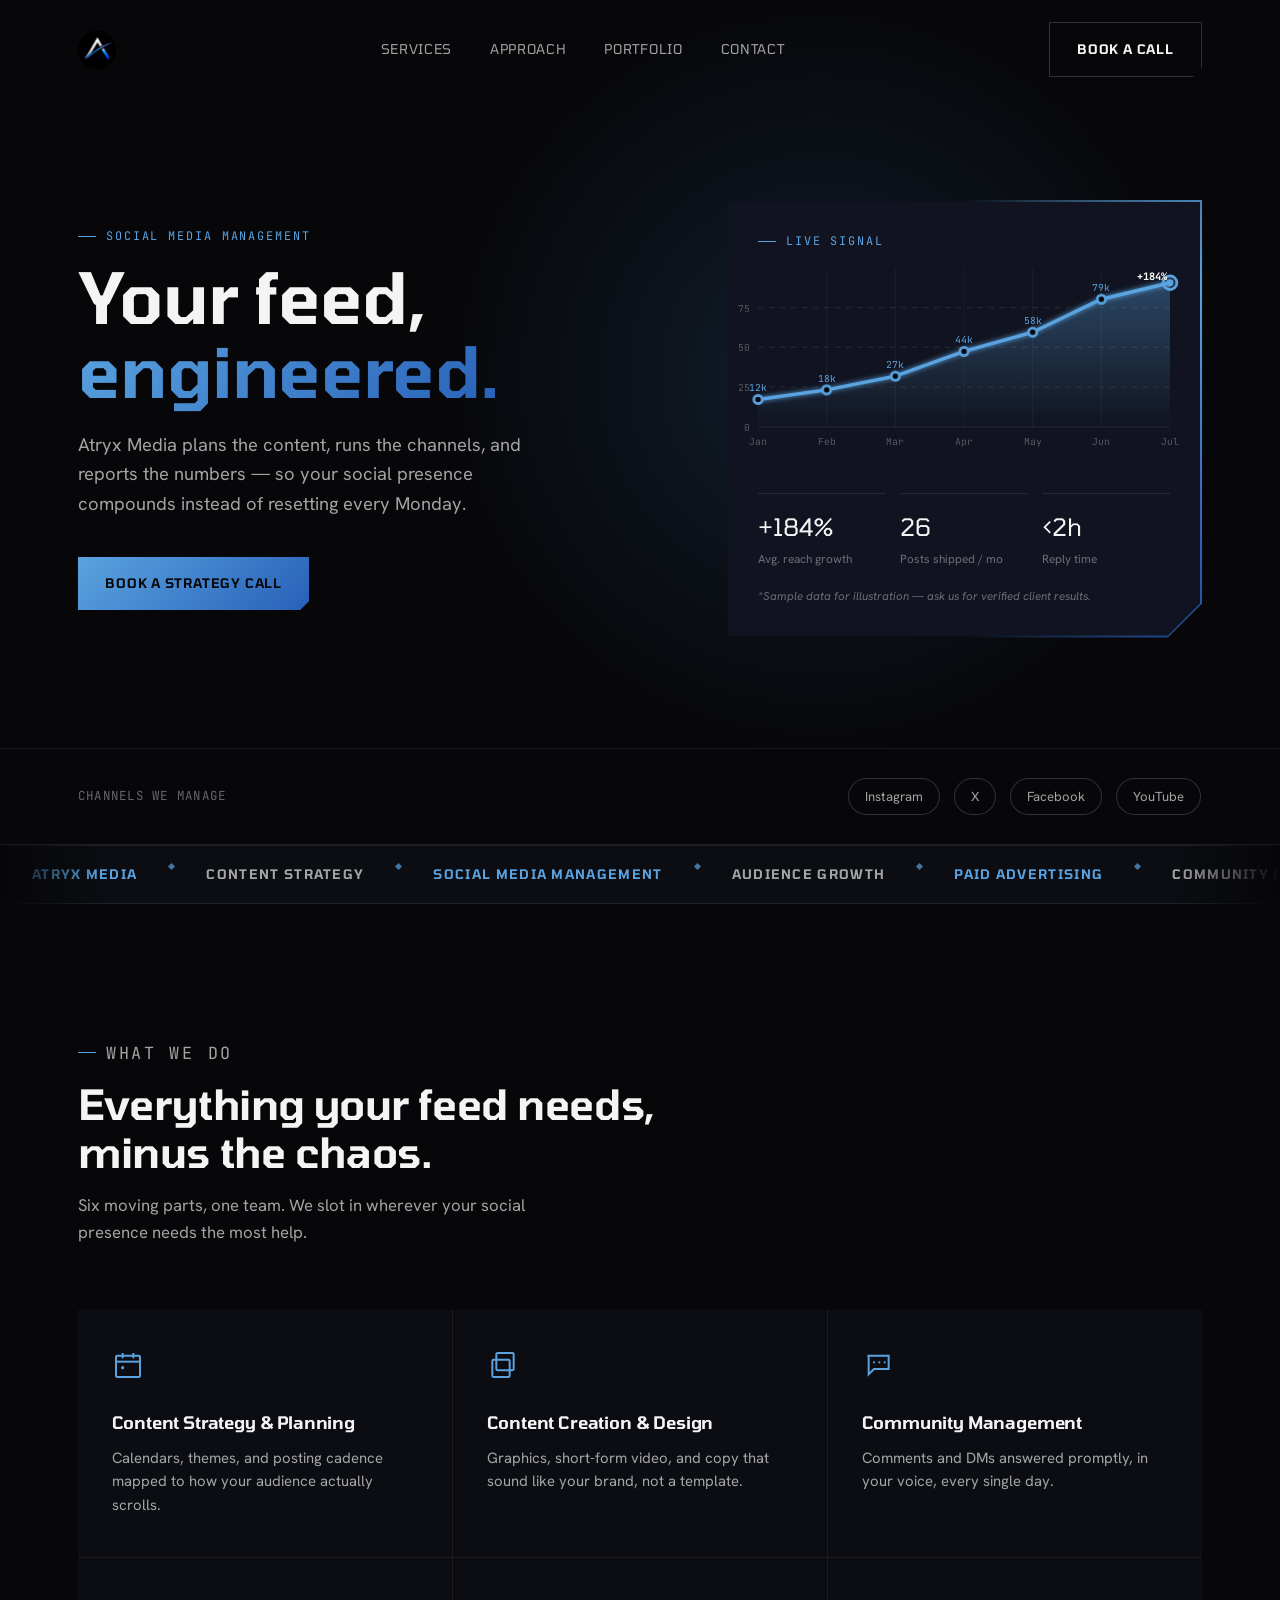
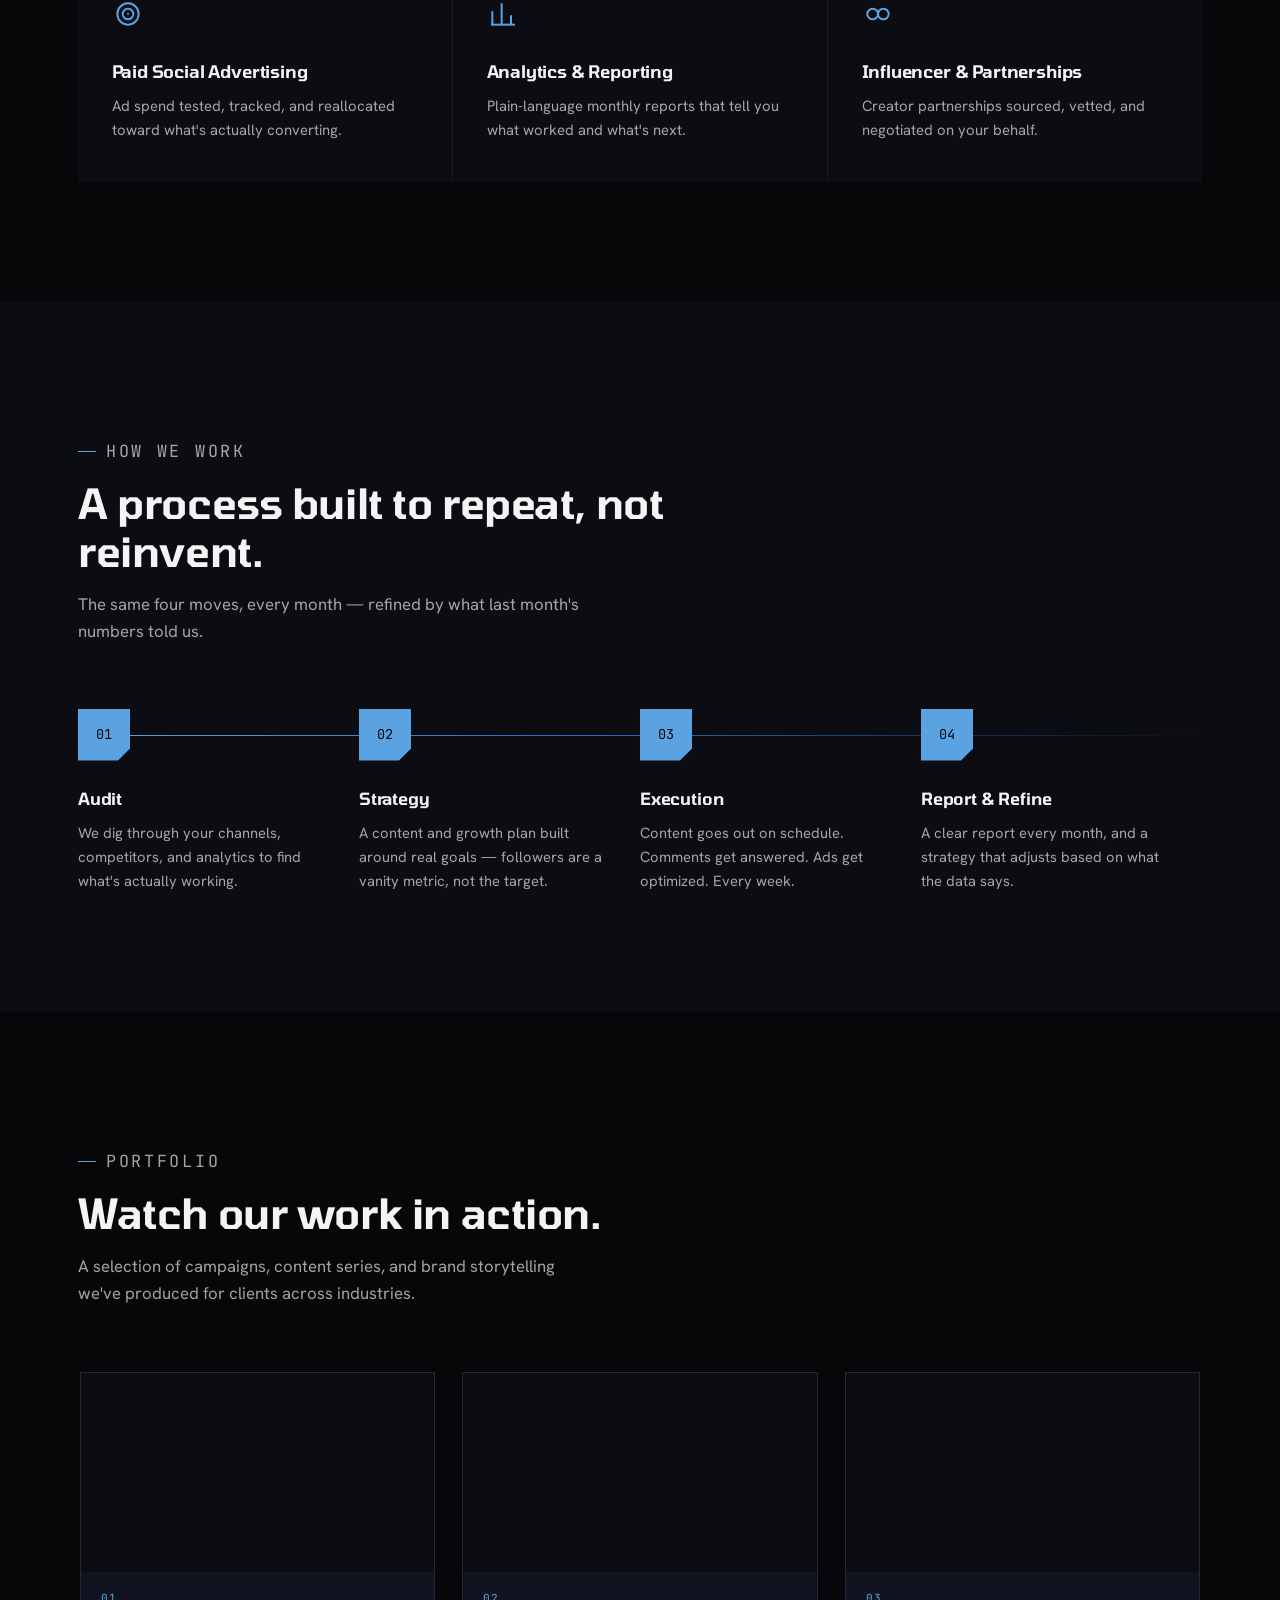
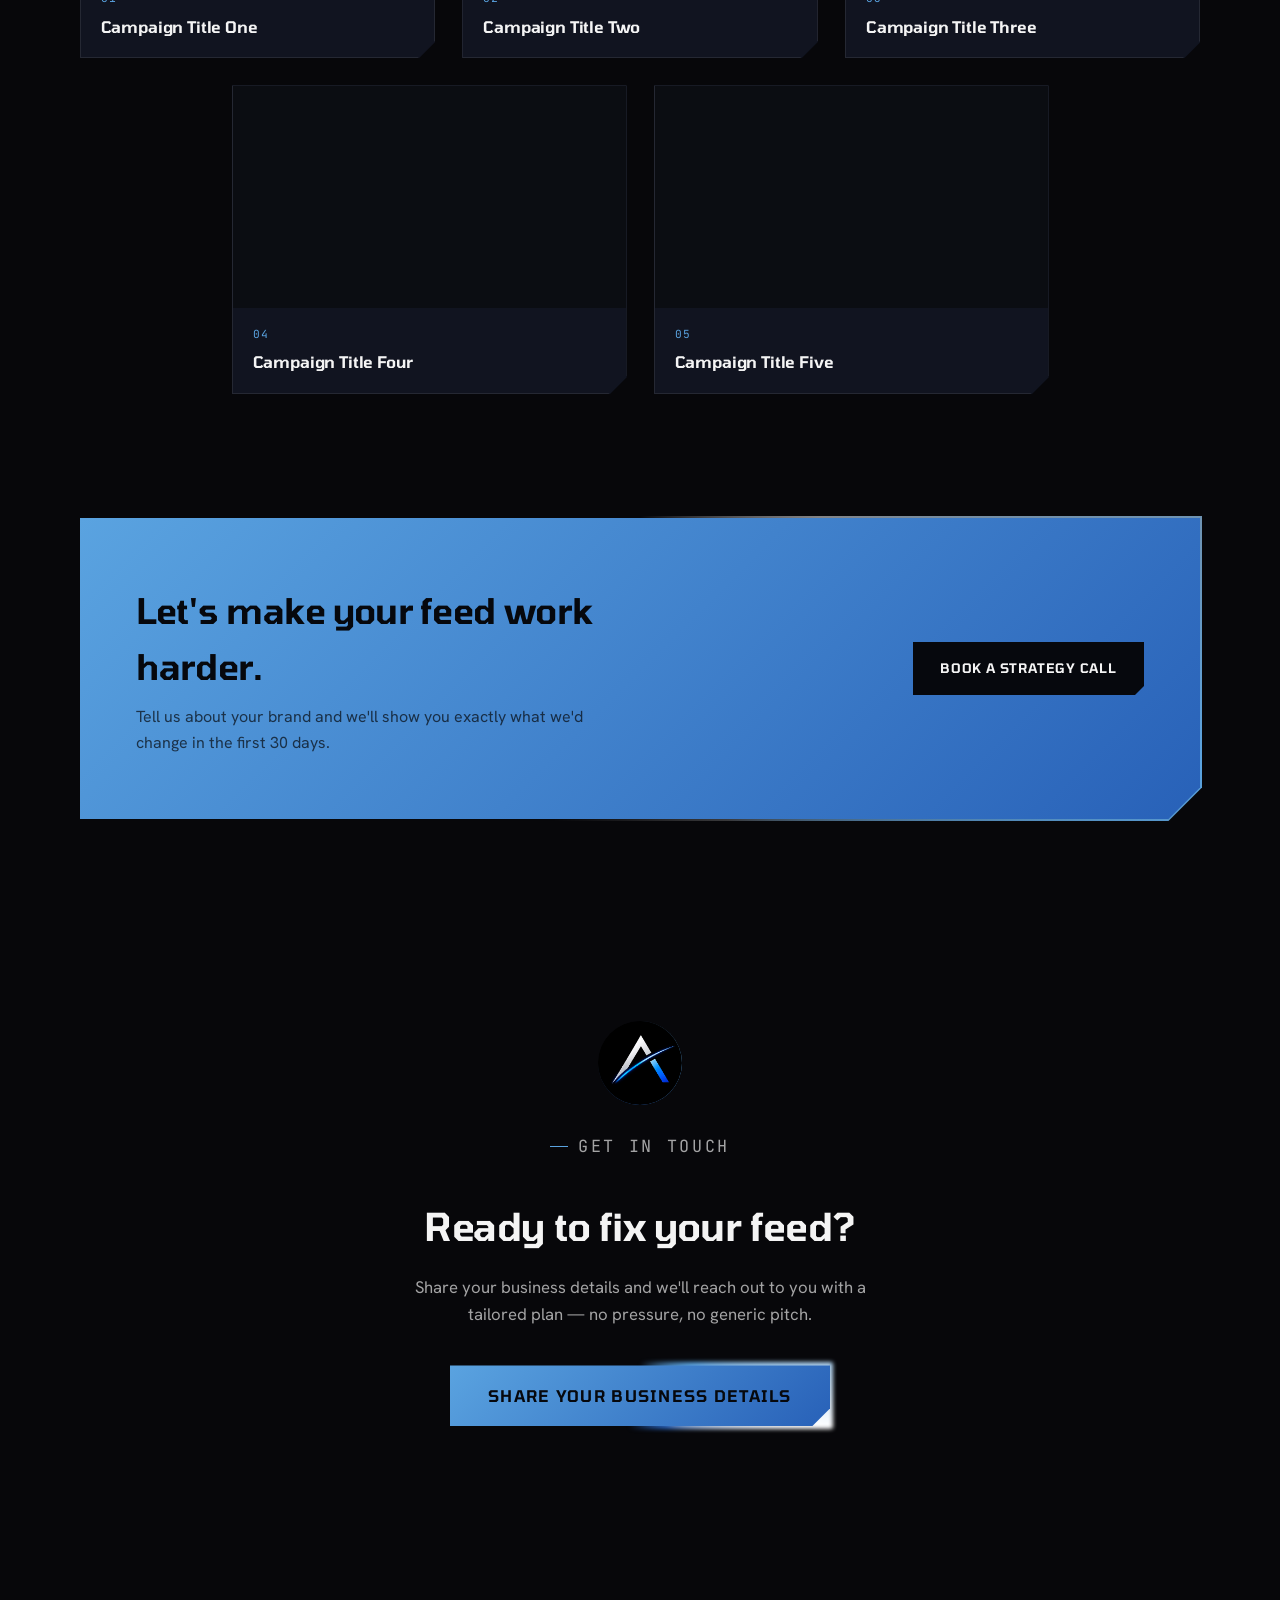
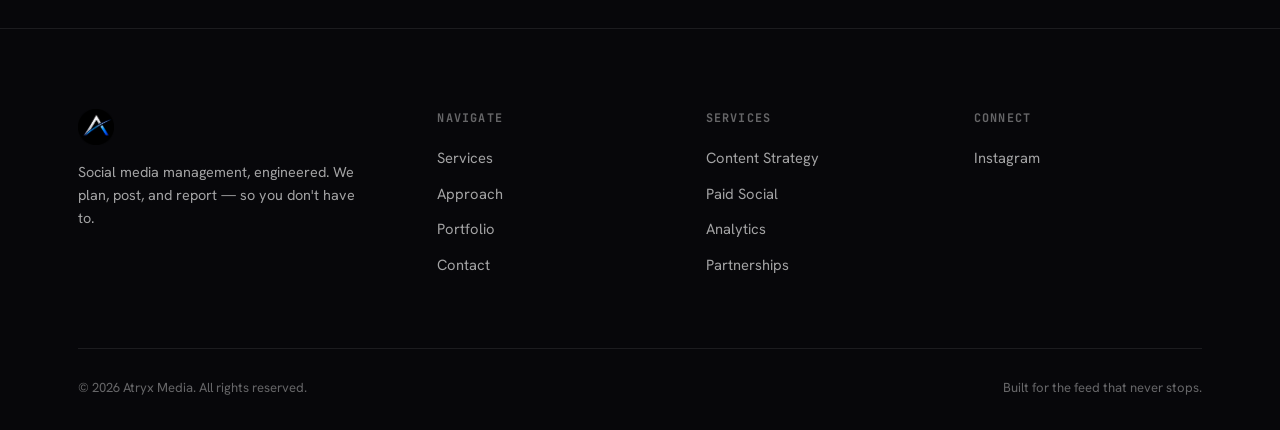
==== commit c777c1fe: "commit" ====
--- a/about.html
+++ b/about.html
@@ -5,7 +5,7 @@
 <meta name="viewport" content="width=device-width, initial-scale=1.0">
 <title>Atryx Media — Social Media Management, Engineered</title>
 <meta name="description" content="Atryx Media plans, posts, and reports on your social presence so every channel compounds instead of resetting every week.">
-<link rel="icon" href="logo.png" type="image/png">
+<link rel="icon" href="a.png" type="image/png">
 <link rel="preconnect" href="https://fonts.googleapis.com">
 <link rel="preconnect" href="https://fonts.gstatic.com" crossorigin>
 <link href="https://fonts.googleapis.com/css2?family=Tomorrow:wght@400;500;600;700;800&family=Hanken+Grotesk:wght@400;500;600;700&family=JetBrains+Mono:wght@400;500&display=swap" rel="stylesheet">
@@ -131,9 +131,17 @@
     border-bottom:1px solid transparent;
   }
   header.scrolled{
-    padding:14px 0;background:rgba(7,7,10,0.85);
-    backdrop-filter:blur(14px);border-bottom:1px solid var(--line);
-  }
+    padding:14px 0;border-bottom:1px solid var(--line);
+  }
+  /* Blur lives on a pseudo-element, not on header itself — a filter/backdrop-filter
+     on header would make header the containing block for its position:fixed
+     mobile-menu child, breaking the fullscreen overlay once the page is scrolled. */
+  header::before{
+    content:'';position:absolute;inset:0;z-index:-1;
+    background:rgba(7,7,10,0.85);backdrop-filter:blur(14px);
+    opacity:0;transition:opacity .3s ease;
+  }
+  header.scrolled::before{opacity:1;}
   nav{display:flex;align-items:center;justify-content:space-between;}
   .logo-mark{display:flex;align-items:center;gap:10px;}
   .logo-mark img{height:38px;width:auto;object-fit:contain;}
@@ -471,6 +479,50 @@
   .contact-cta-wrap p{color:var(--ink-dim);font-size:1.05rem;max-width:480px;margin:0 auto 36px;}
   .btn-lg{--cut-sz:var(--cut-md);font-size:1rem;padding:1.1rem 2.4rem;letter-spacing:0.08em;}
 
+  /* ---- Contact section logo mark: spinning ring + gentle float ---- */
+  .contact-logo-wrap{
+    width:84px;height:84px;
+    margin:0 auto 28px;
+    position:relative;
+    animation:logo-float 3.6s ease-in-out infinite;
+  }
+  .contact-logo-wrap::before{
+    content:'';
+    position:absolute;inset:0;
+    border-radius:50%;
+    background:conic-gradient(
+      from var(--angle),
+      transparent 0deg,
+      var(--accent-1) 90deg,
+      var(--accent-2) 180deg,
+      transparent 270deg,
+      transparent 360deg
+    );
+    animation:border-spin 4s linear infinite;
+    z-index:0;
+  }
+  .contact-logo-wrap::after{
+    content:'';
+    position:absolute;inset:3px;
+    border-radius:50%;
+    background:var(--bg);
+    z-index:1;
+  }
+  .contact-logo-wrap img{
+    position:relative;z-index:2;
+    width:100%;height:100%;
+    border-radius:50%;
+    object-fit:cover;
+  }
+  @keyframes logo-float{
+    0%,100%{transform:translateY(0);}
+    50%{transform:translateY(-8px);}
+  }
+  @media(prefers-reduced-motion:reduce){
+    .contact-logo-wrap{animation:none;}
+    .contact-logo-wrap::before{animation:none;}
+  }
+
   /* ---- CTA button glowing animated border ---- */
   .btn-anim-wrap {
     display: inline-block;
@@ -529,7 +581,8 @@
     .nav-links,.nav-cta .btn-ghost{display:none;}
     .nav-toggle{display:flex;}
     header.open .nav-links{
-      display:flex;position:fixed;top:0;left:0;right:0;bottom:0;
+      display:flex;position:fixed;top:0;left:0;right:0;
+      height:100vh;height:100dvh;z-index:200;
       background:var(--bg);flex-direction:column;justify-content:center;align-items:center;gap:34px;
     }
     header.open .nav-links a{font-size:1.4rem;}
@@ -549,7 +602,7 @@
   <div class="container">
     <nav>
       <a href="#top" class="logo-mark">
-        <img src="logo.png" alt="Atryx Media logo">
+        <img src="a.png" alt="Atryx Media logo">
       </a>
       <div class="nav-links">
         <a href="#services">Services</a>
@@ -938,6 +991,9 @@
   <section class="section" id="contact">
     <div class="container">
       <div class="contact-cta-wrap reveal">
+        <div class="contact-logo-wrap">
+          <img src="a.png" alt="Atryx Media">
+        </div>
         <p class="eyebrow" style="justify-content:center;">Get in touch</p>
         <h2>Ready to fix your feed?</h2>
         <p>Share your business details and we'll reach out to you with a tailored plan — no pressure, no generic pitch.</p>
@@ -957,7 +1013,7 @@
   <div class="container">
     <div class="footer-grid">
       <div class="footer-brand">
-        <img src="logo.png" alt="Atryx Media logo">
+        <img src="a.png" alt="Atryx Media logo">
         <p>Social media management, engineered. We plan, post, and report — so you don't have to.</p>
       </div>
       <div class="footer-col">
@@ -992,9 +1048,15 @@
     header.classList.toggle('scrolled', window.scrollY > 10);
   });
   const toggle = document.getElementById('nav-toggle');
-  toggle.addEventListener('click', () => { header.classList.toggle('open'); });
+  toggle.addEventListener('click', () => {
+    header.classList.toggle('open');
+    document.body.style.overflow = header.classList.contains('open') ? 'hidden' : '';
+  });
   document.querySelectorAll('.nav-links a').forEach(a => {
-    a.addEventListener('click', () => header.classList.remove('open'));
+    a.addEventListener('click', () => {
+      header.classList.remove('open');
+      document.body.style.overflow = '';
+    });
   });
   const prefersReduced = window.matchMedia('(prefers-reduced-motion: reduce)').matches;
   if (!prefersReduced && 'IntersectionObserver' in window) {
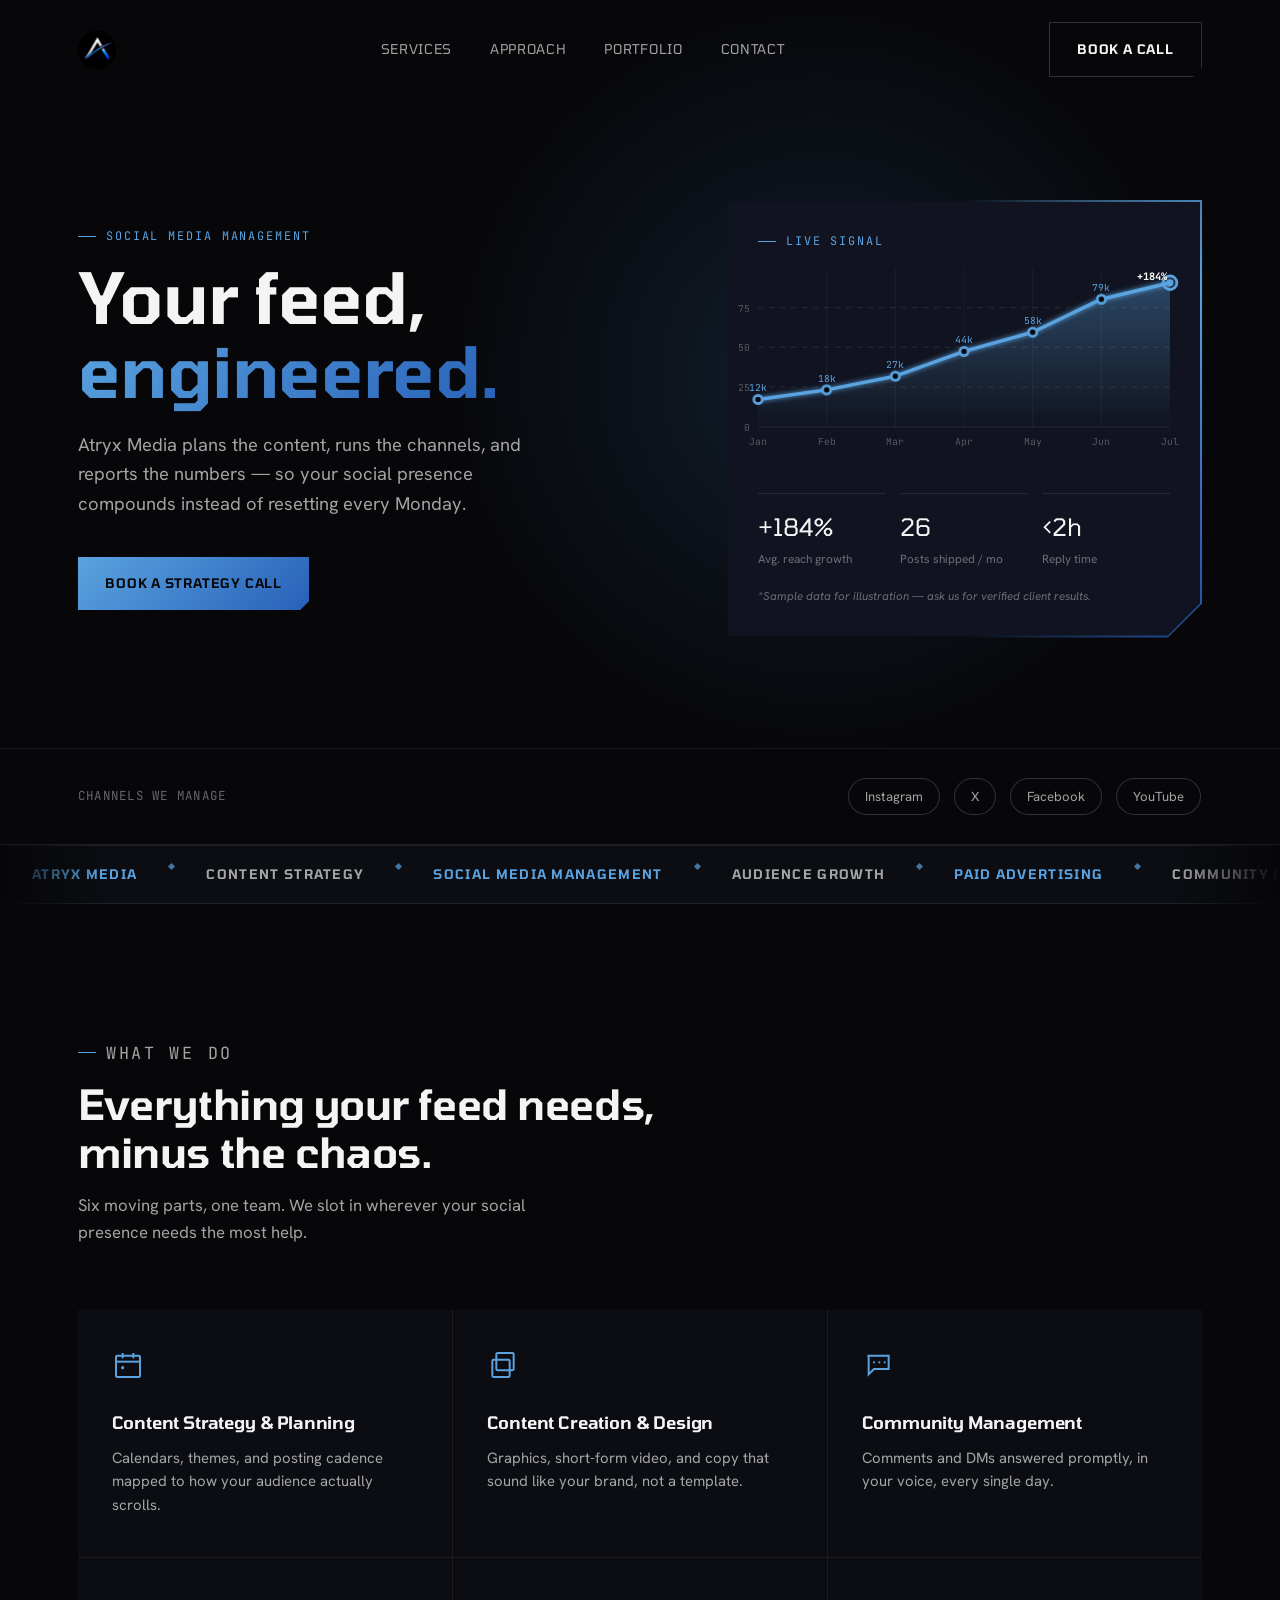
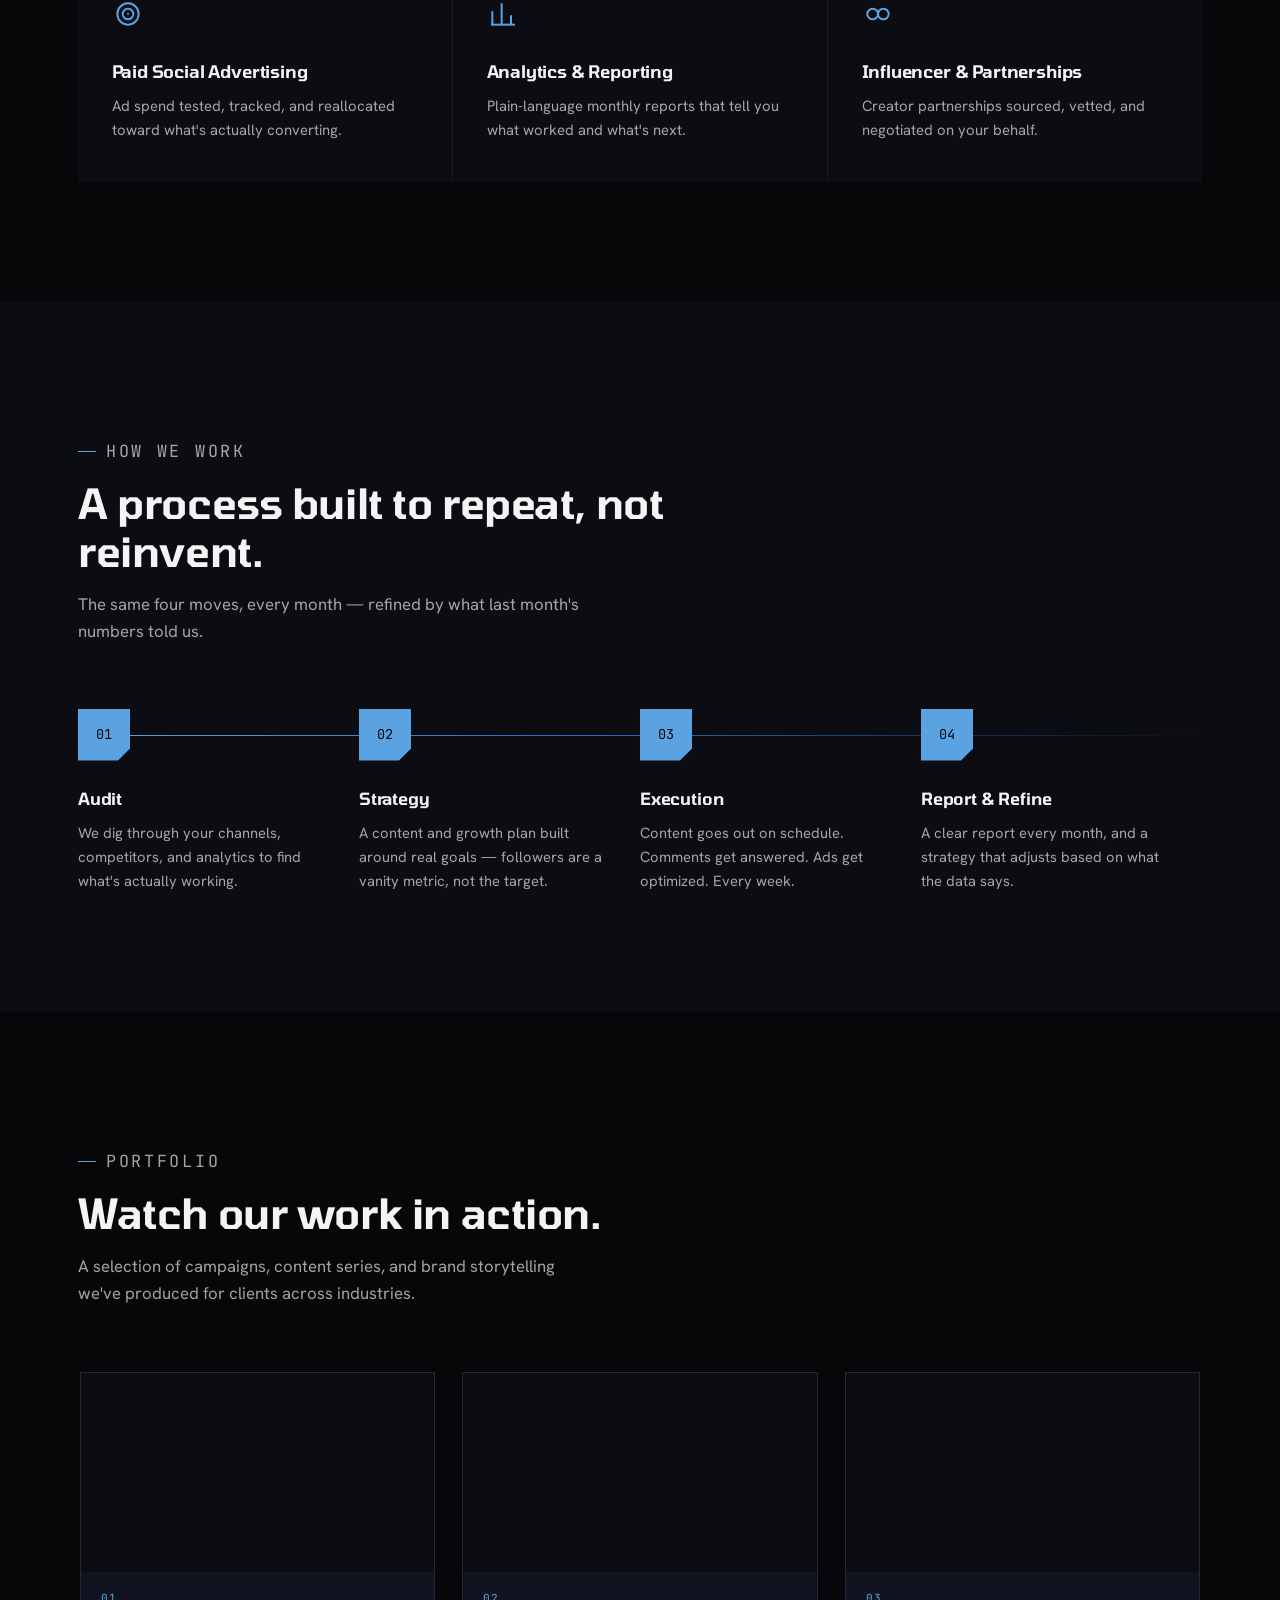
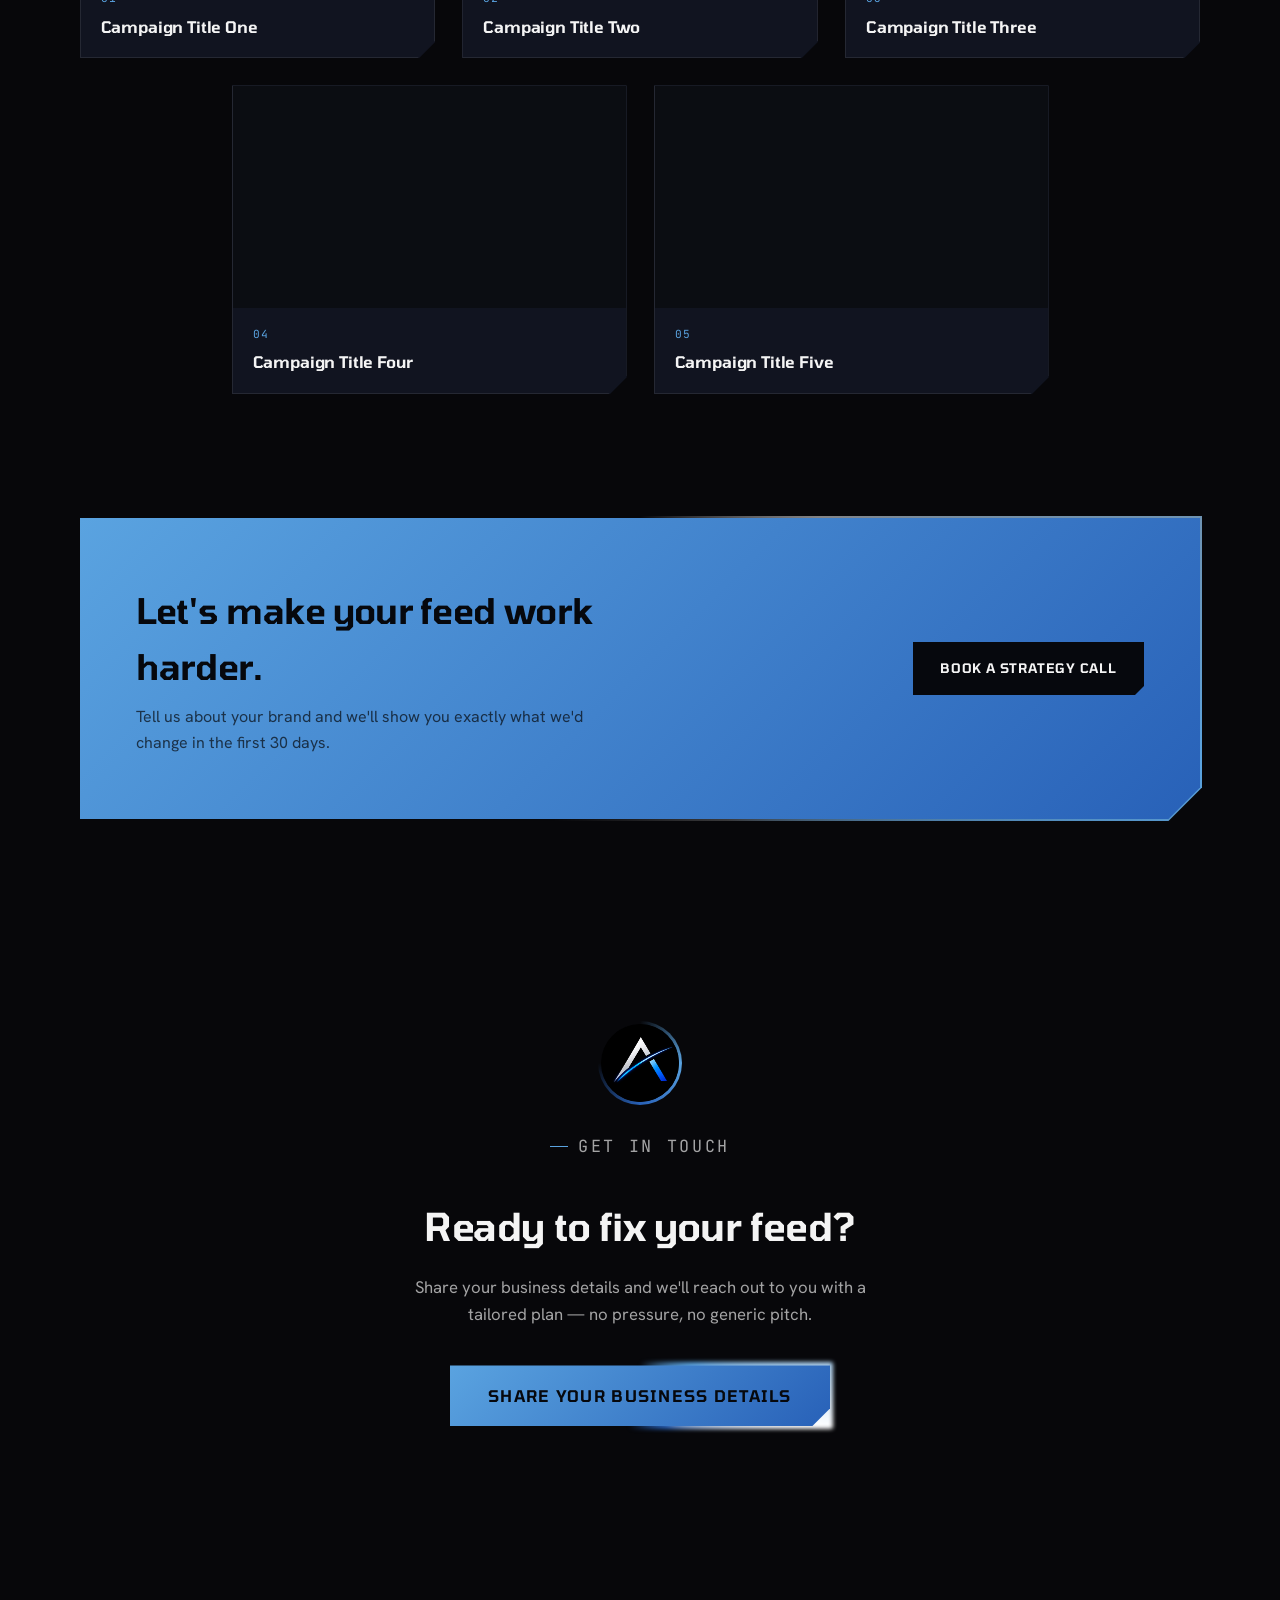
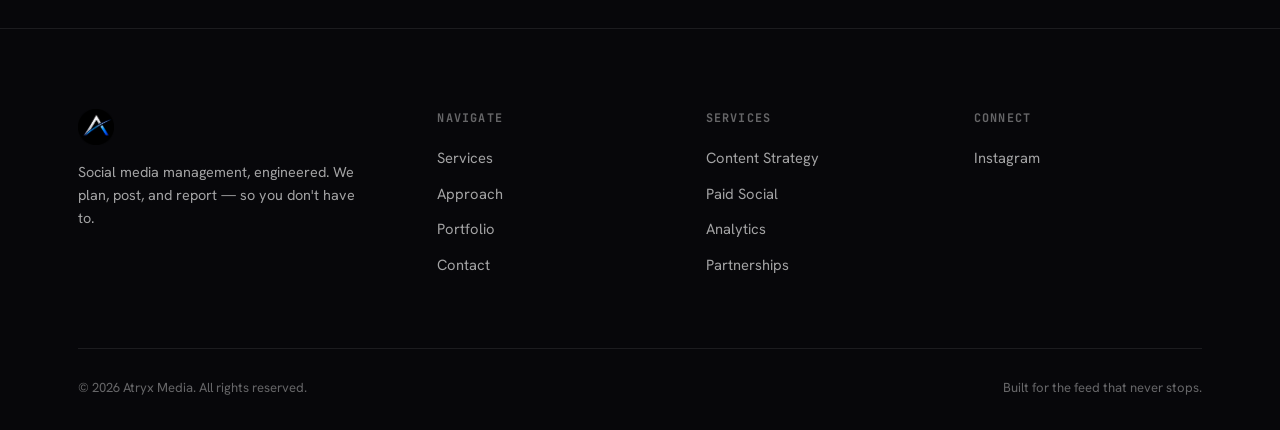
==== commit 4456d857: "commit" ====
--- a/about.html
+++ b/about.html
@@ -509,8 +509,8 @@
     z-index:1;
   }
   .contact-logo-wrap img{
-    position:relative;z-index:2;
-    width:100%;height:100%;
+    position:absolute;z-index:2;inset:3px;
+    width:calc(100% - 6px);height:calc(100% - 6px);
     border-radius:50%;
     object-fit:cover;
   }
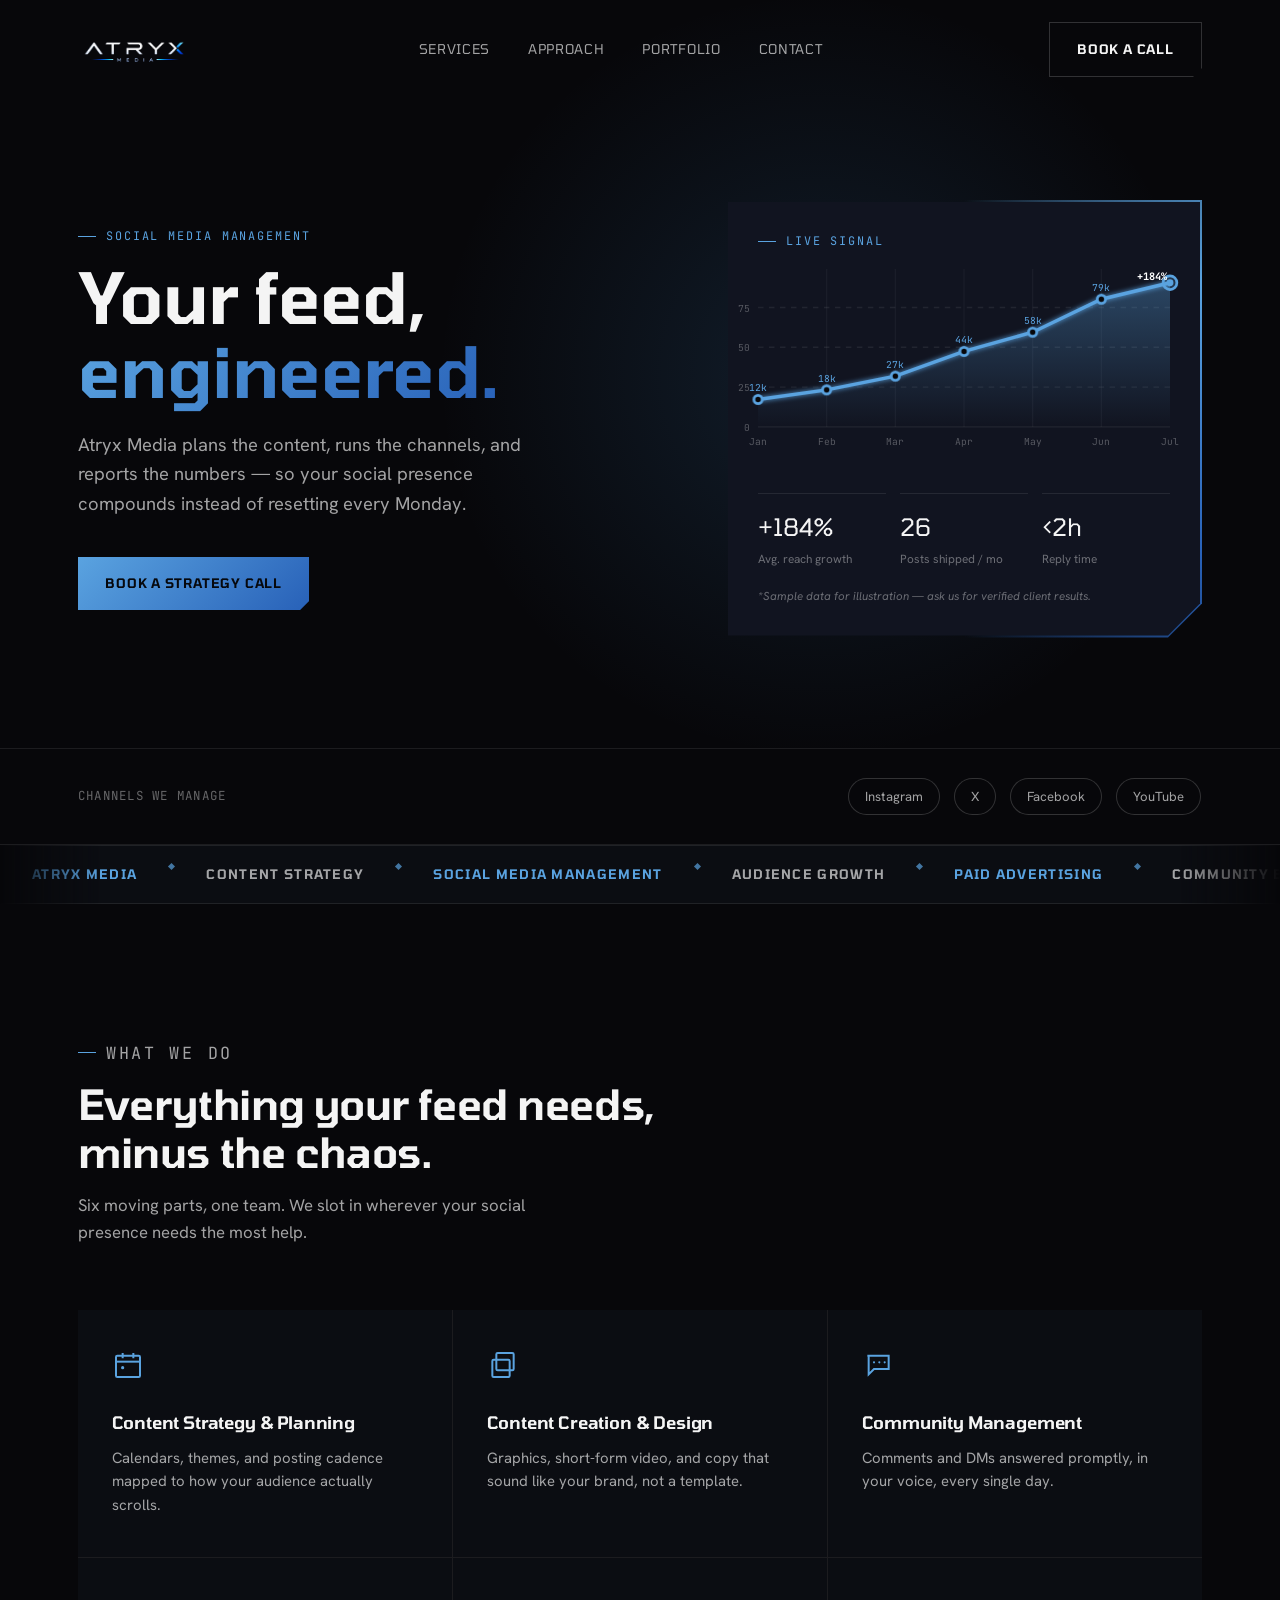
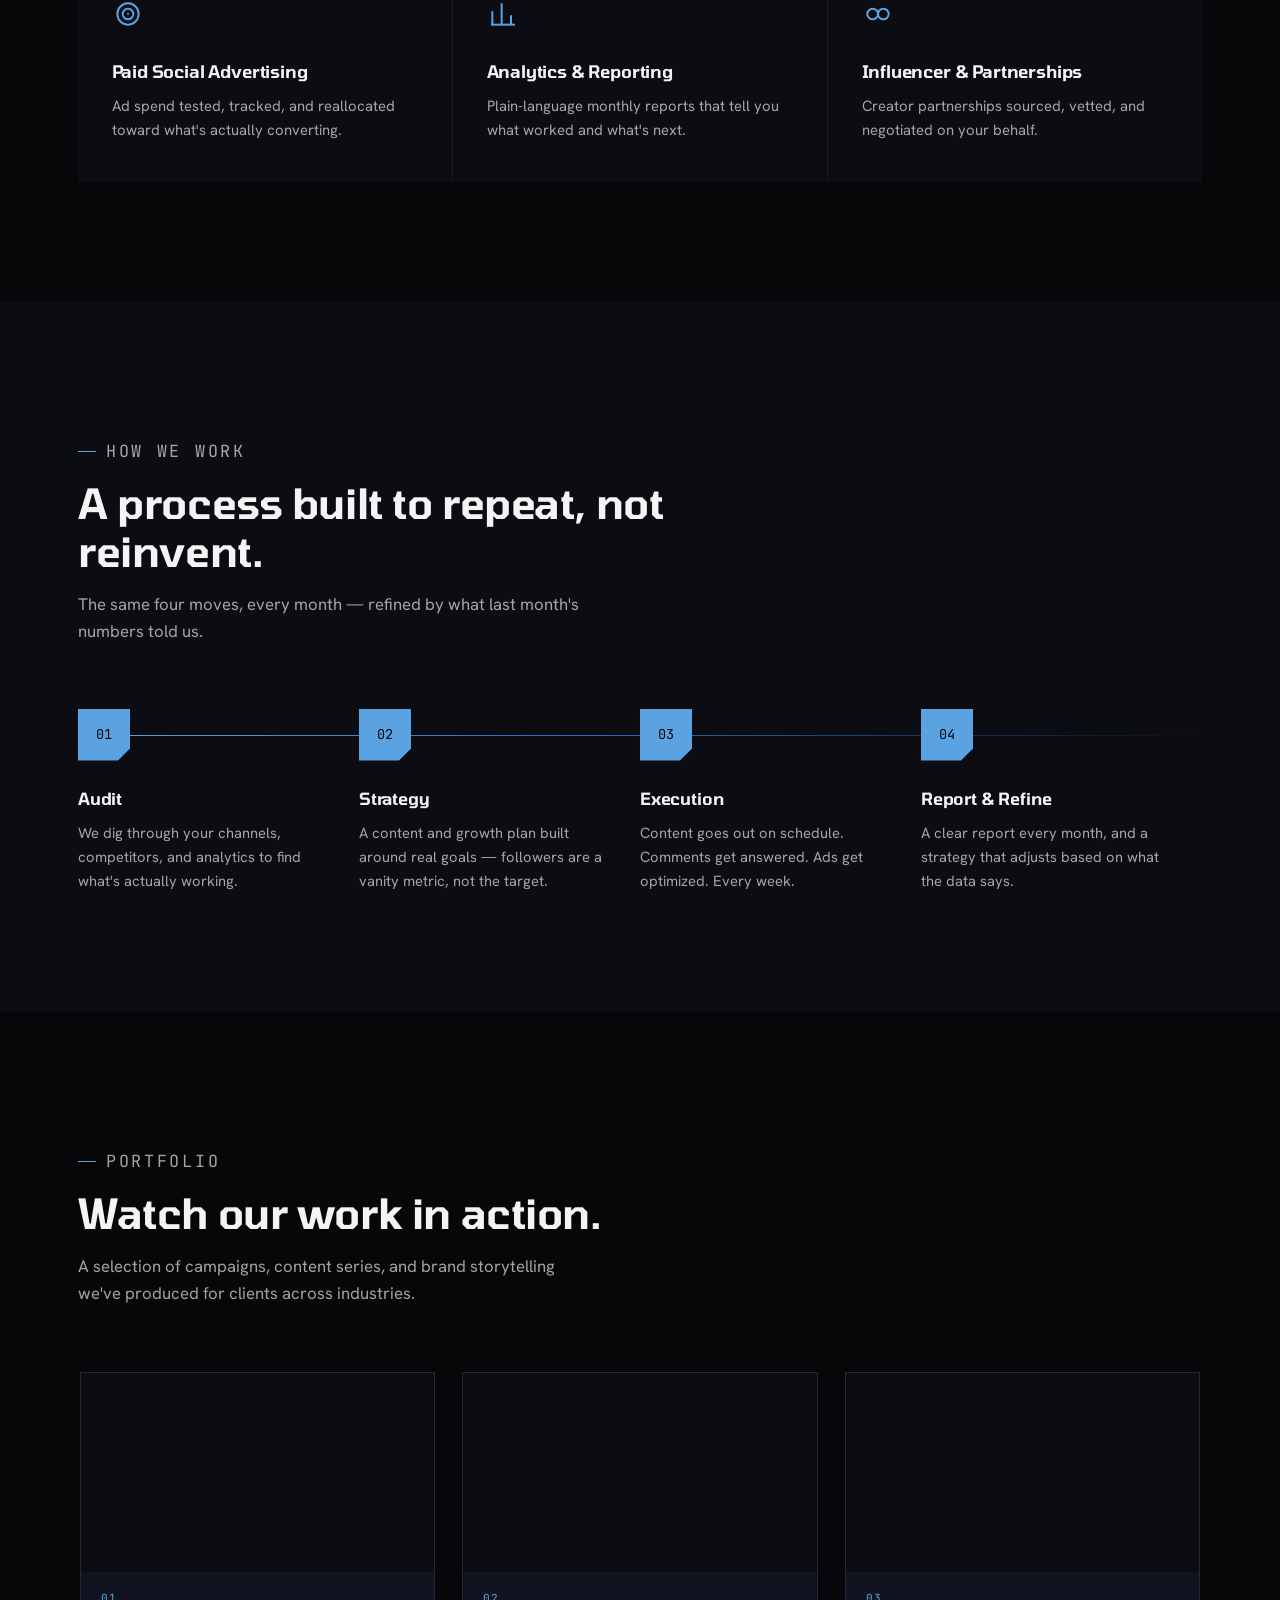
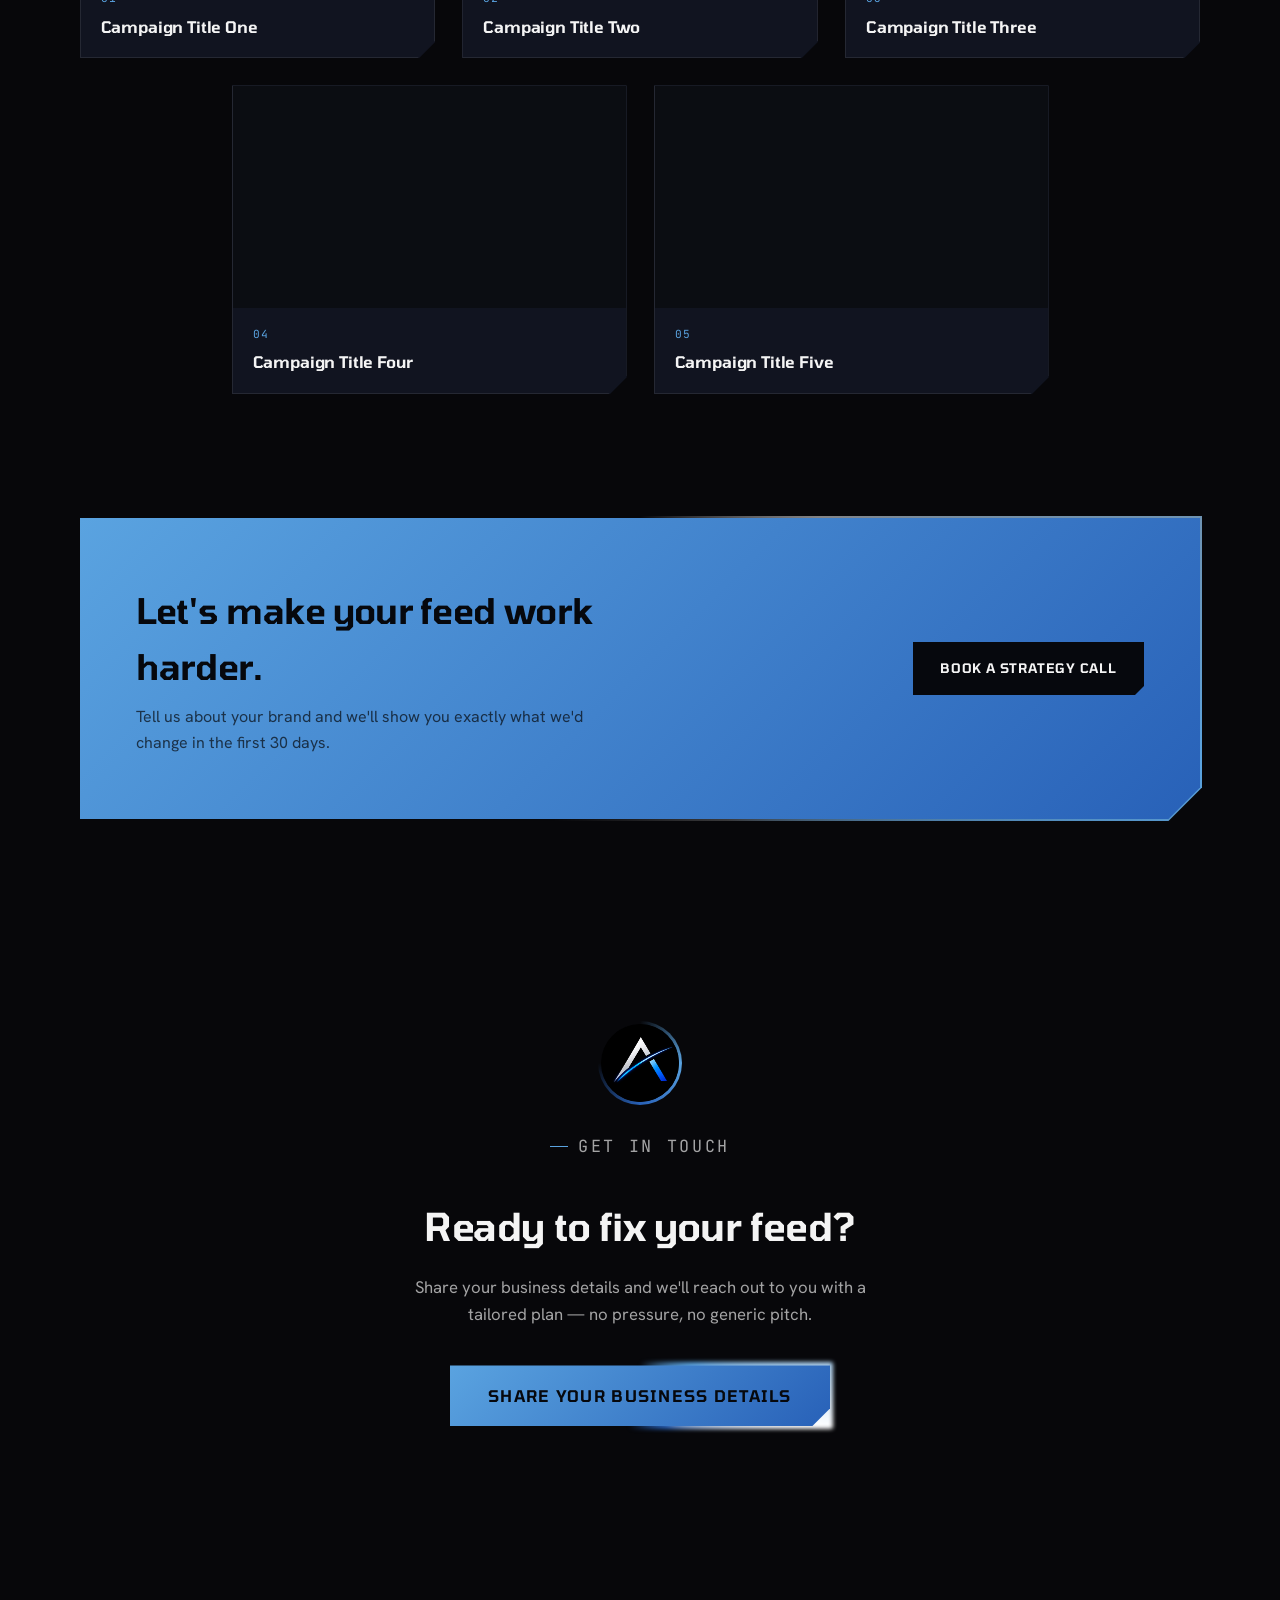
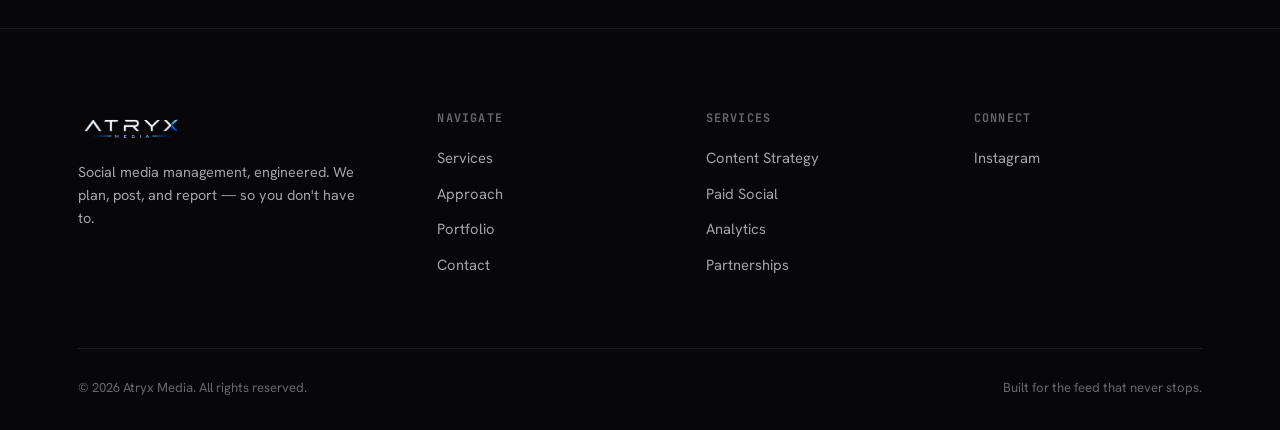
==== commit 6476a935: "commit" ====
--- a/about.html
+++ b/about.html
@@ -5,7 +5,7 @@
 <meta name="viewport" content="width=device-width, initial-scale=1.0">
 <title>Atryx Media — Social Media Management, Engineered</title>
 <meta name="description" content="Atryx Media plans, posts, and reports on your social presence so every channel compounds instead of resetting every week.">
-<link rel="icon" href="a.png" type="image/png">
+<link rel="icon" href="logo.png" type="image/png">
 <link rel="preconnect" href="https://fonts.googleapis.com">
 <link rel="preconnect" href="https://fonts.gstatic.com" crossorigin>
 <link href="https://fonts.googleapis.com/css2?family=Tomorrow:wght@400;500;600;700;800&family=Hanken+Grotesk:wght@400;500;600;700&family=JetBrains+Mono:wght@400;500&display=swap" rel="stylesheet">
@@ -602,7 +602,7 @@
   <div class="container">
     <nav>
       <a href="#top" class="logo-mark">
-        <img src="a.png" alt="Atryx Media logo">
+        <img src="logo.png" alt="Atryx Media logo">
       </a>
       <div class="nav-links">
         <a href="#services">Services</a>
@@ -1013,7 +1013,7 @@
   <div class="container">
     <div class="footer-grid">
       <div class="footer-brand">
-        <img src="a.png" alt="Atryx Media logo">
+        <img src="logo.png" alt="Atryx Media logo">
         <p>Social media management, engineered. We plan, post, and report — so you don't have to.</p>
       </div>
       <div class="footer-col">
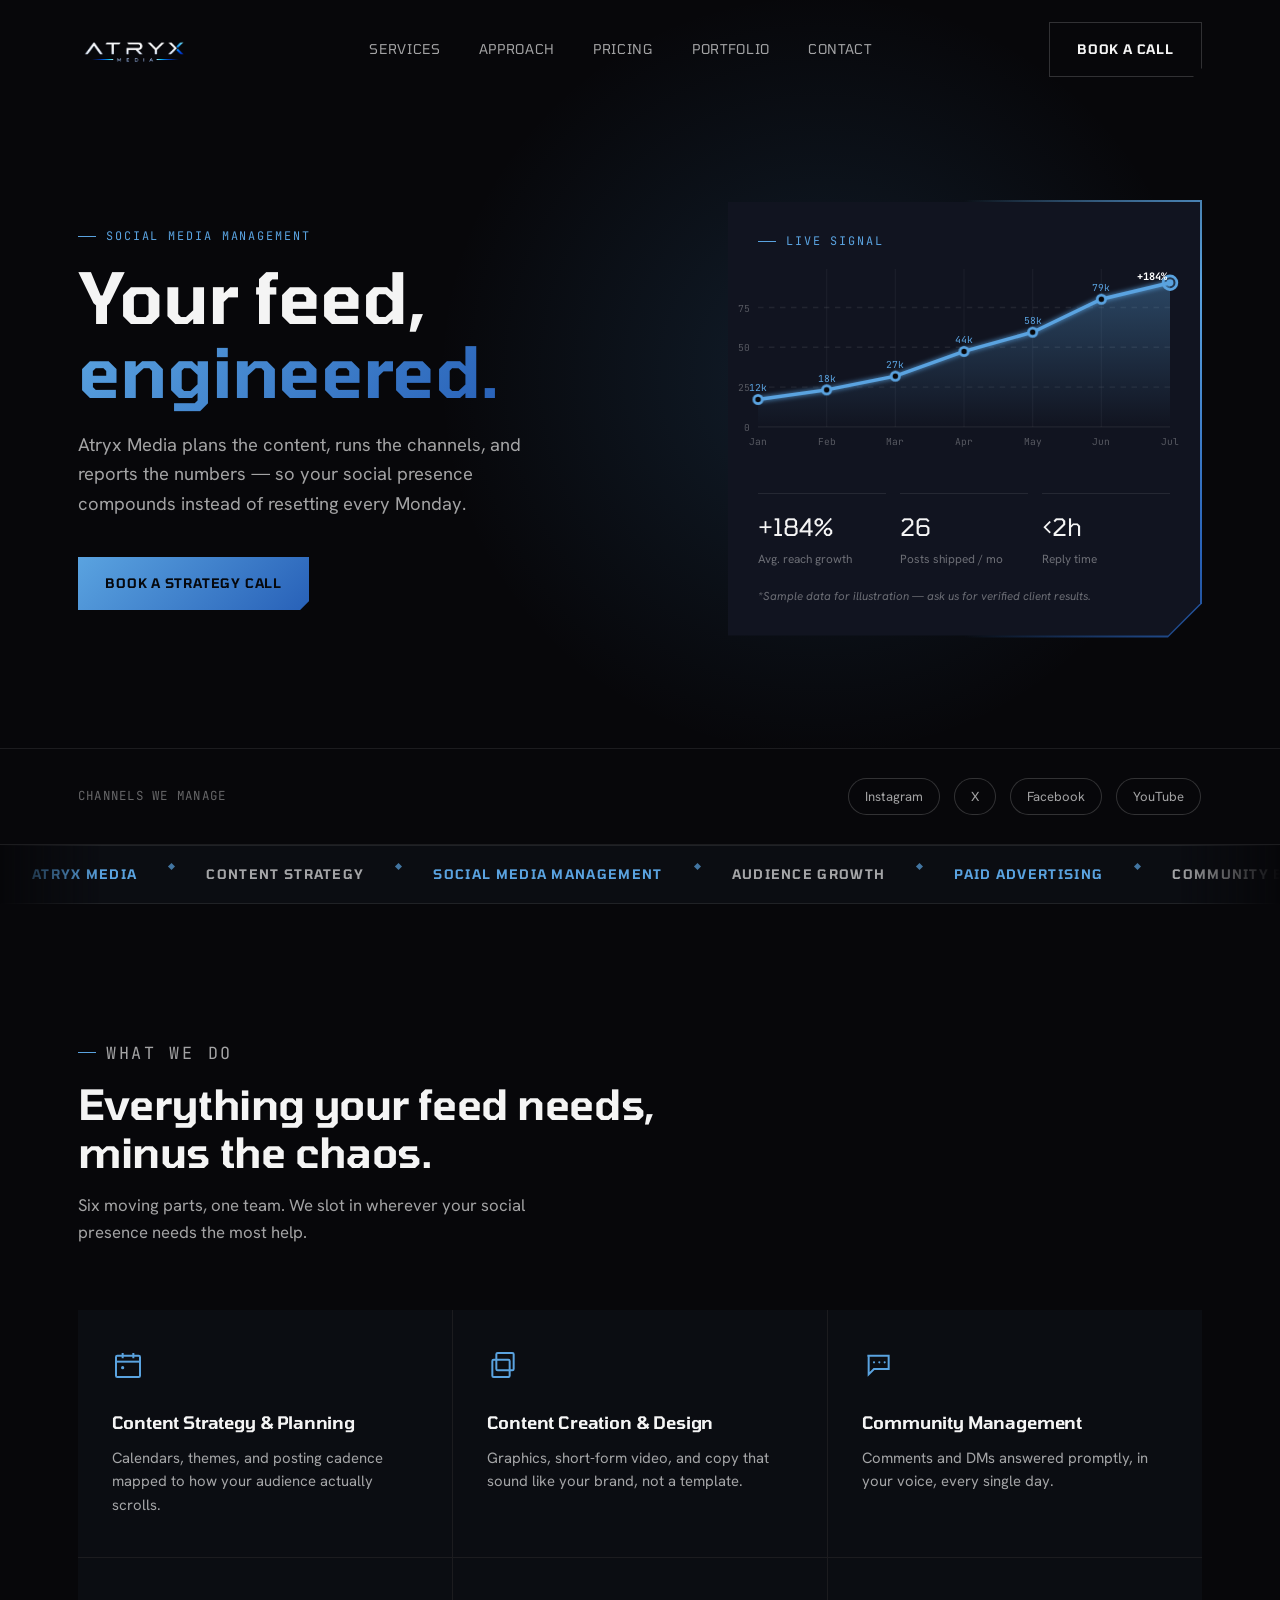
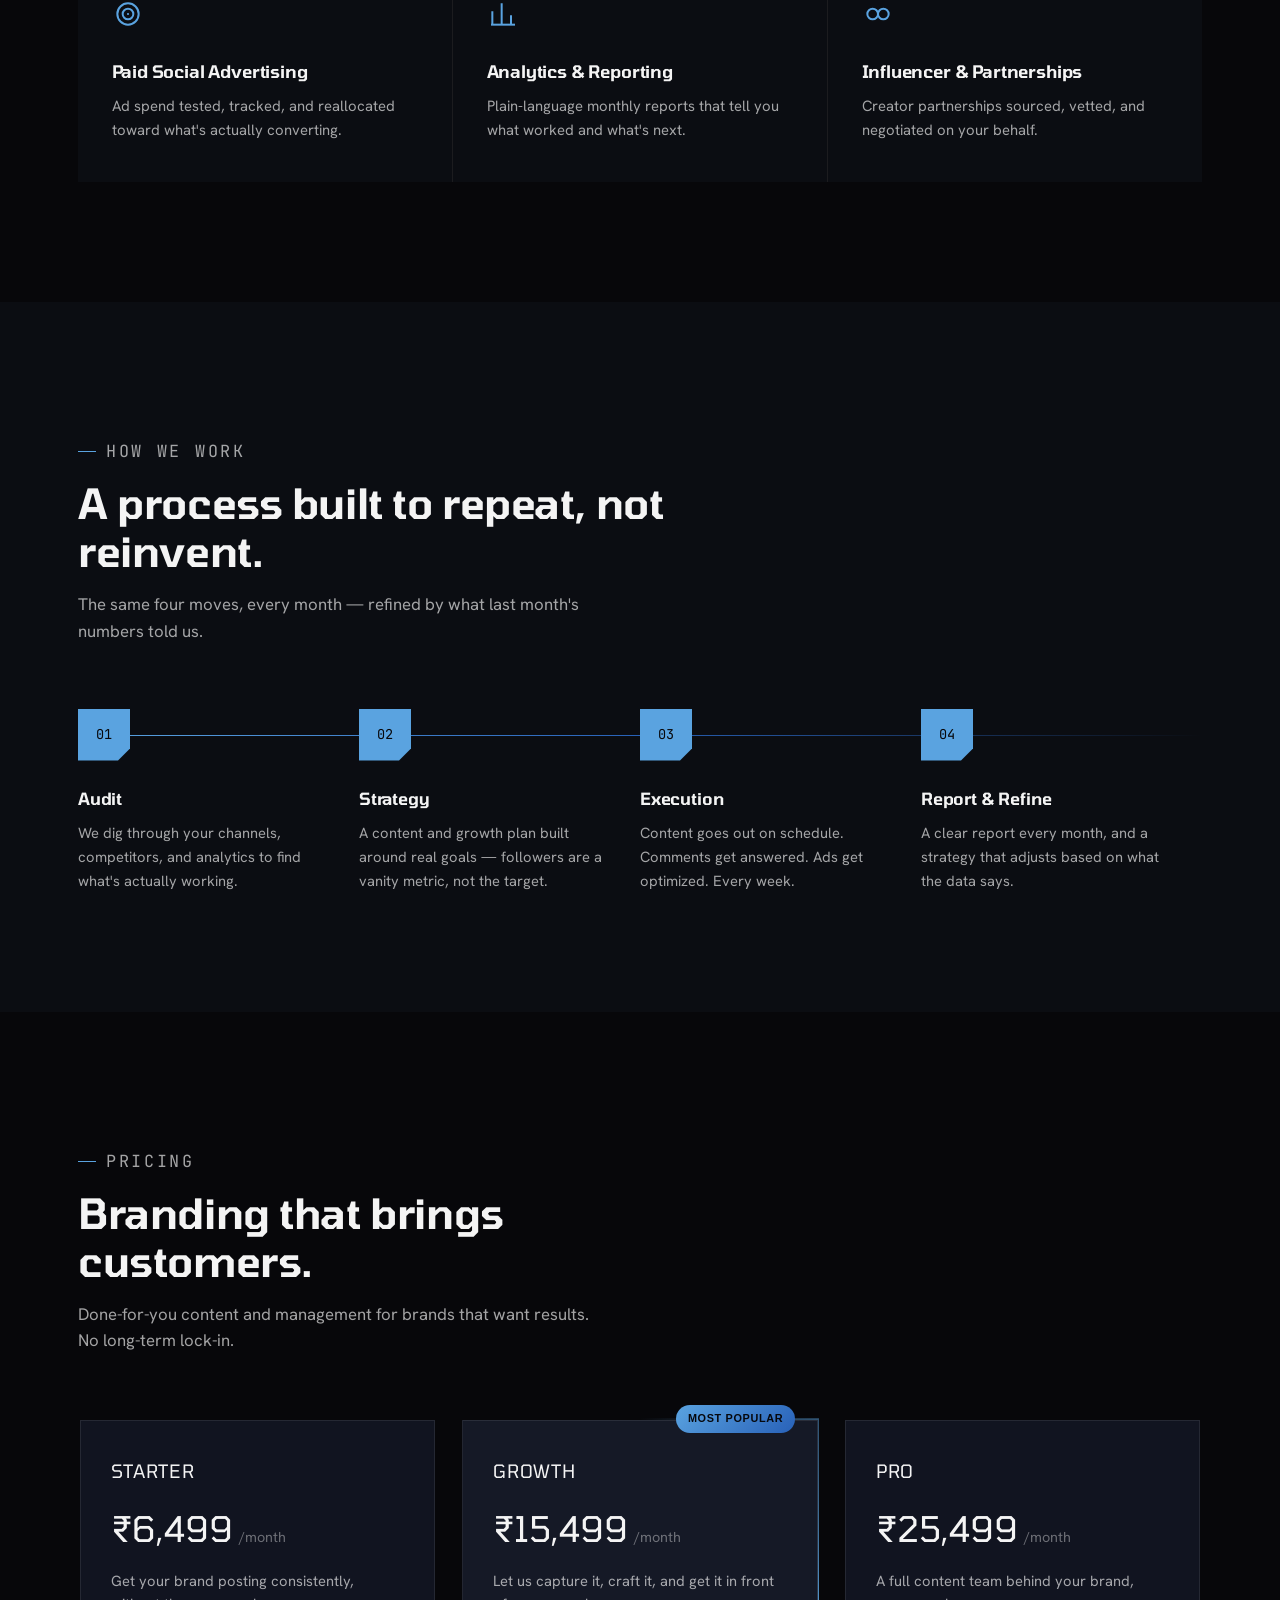
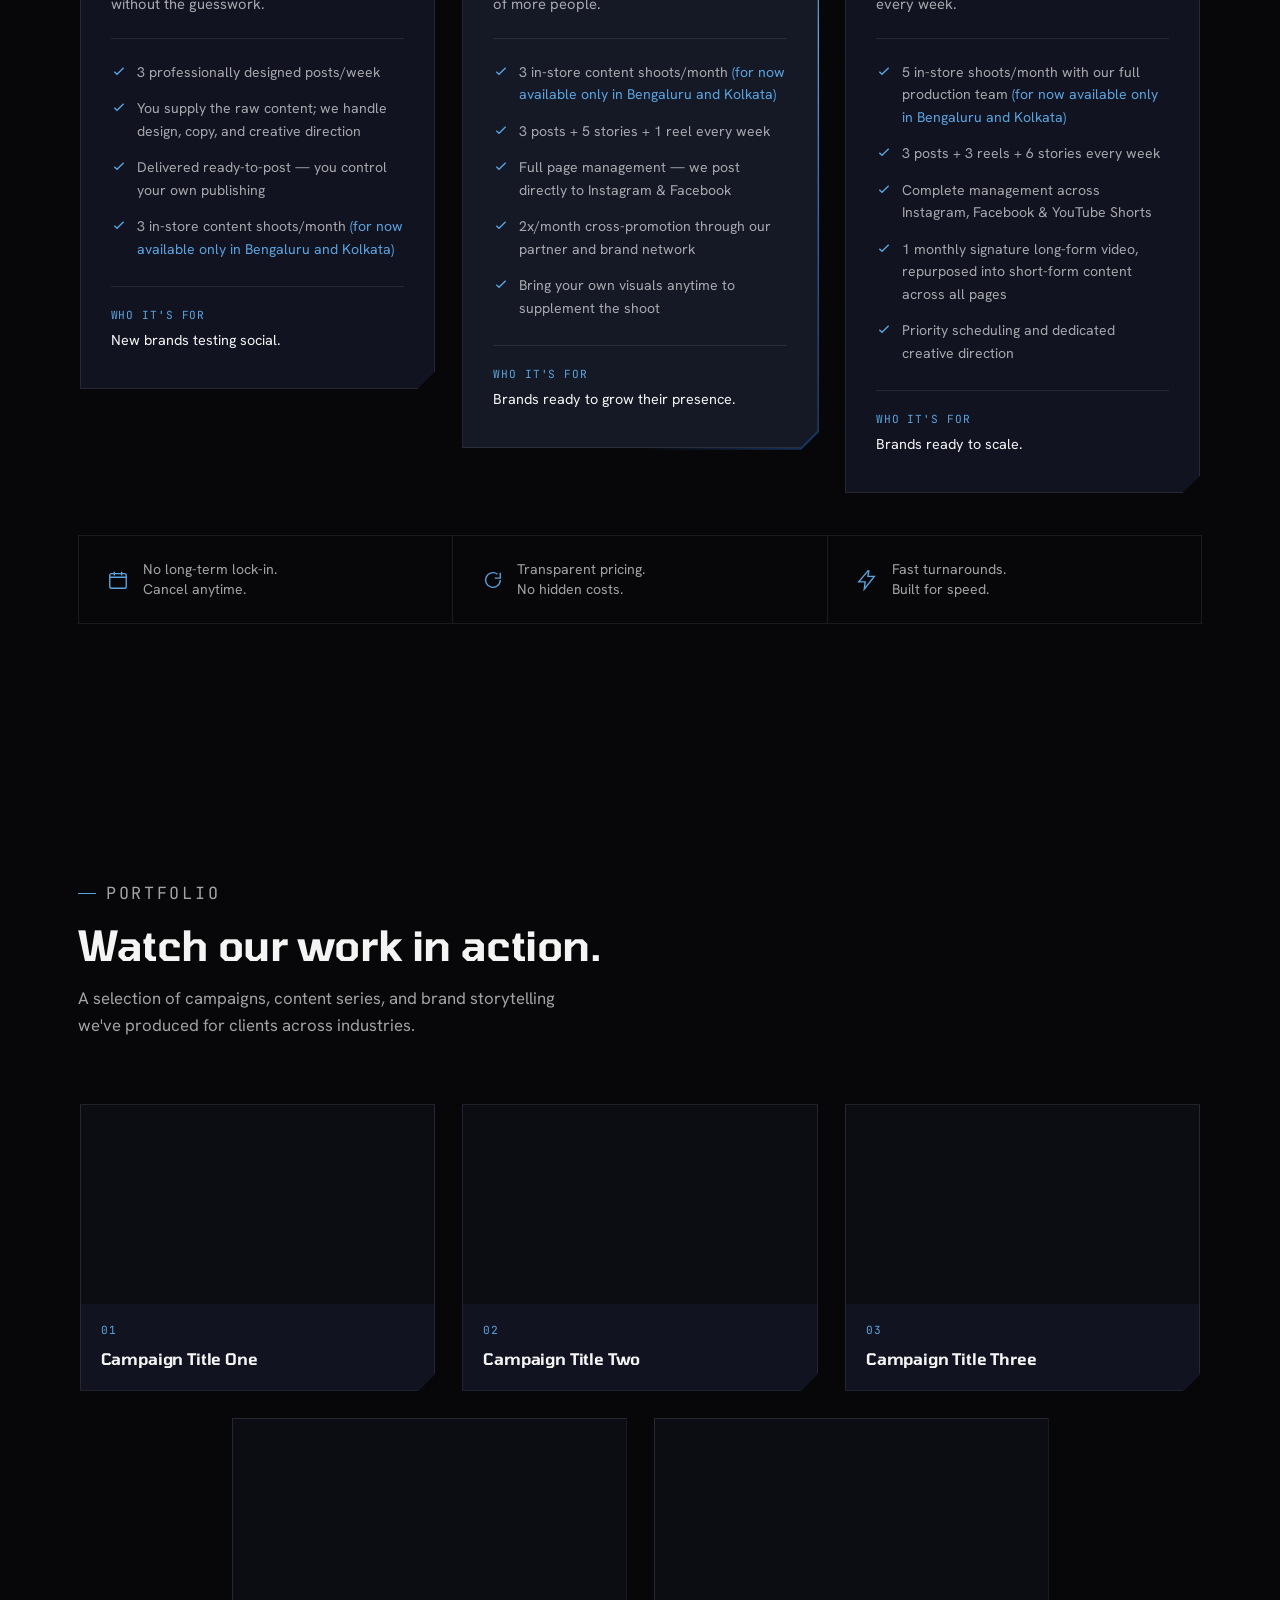
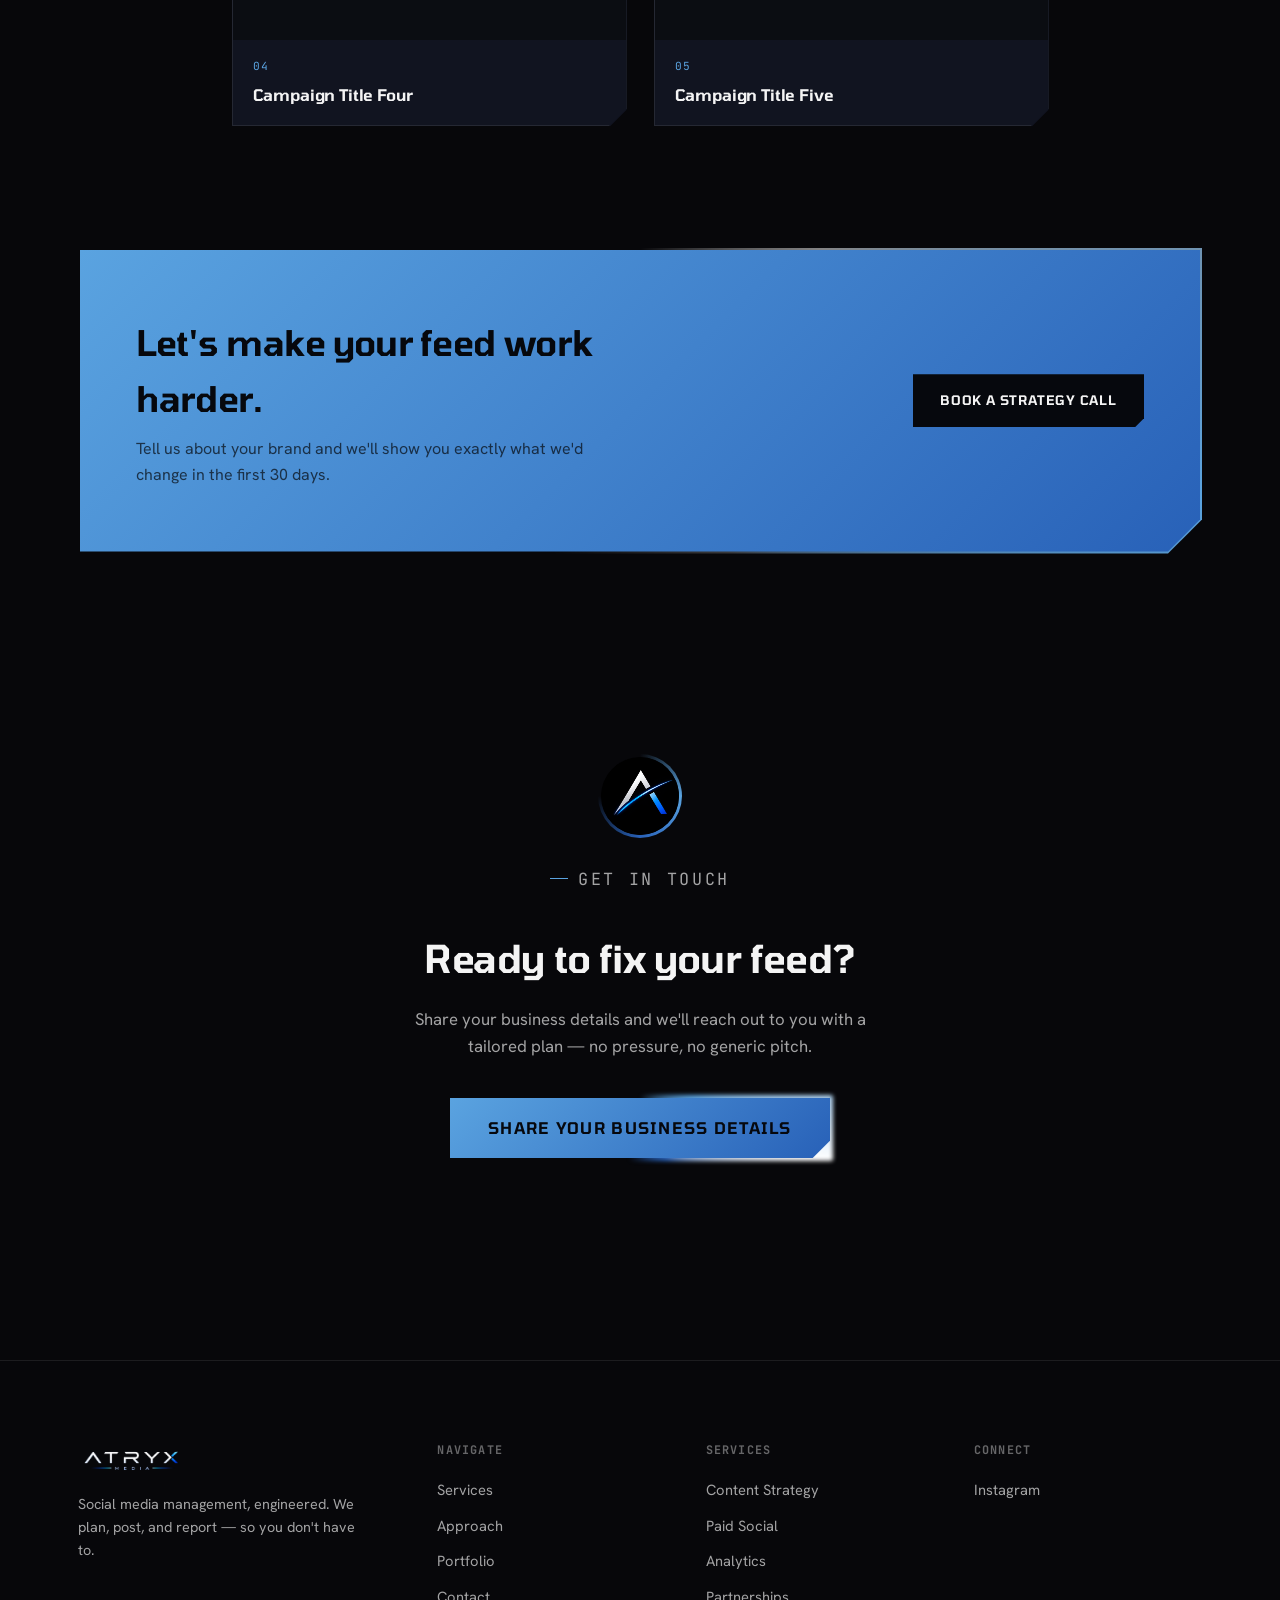
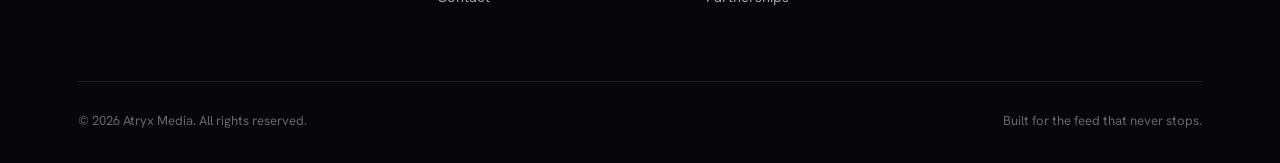
==== commit 219c9374: "commit" ====
--- a/about.html
+++ b/about.html
@@ -5,11 +5,12 @@
 <meta name="viewport" content="width=device-width, initial-scale=1.0">
 <title>Atryx Media — Social Media Management, Engineered</title>
 <meta name="description" content="Atryx Media plans, posts, and reports on your social presence so every channel compounds instead of resetting every week.">
-<link rel="icon" href="logo.png" type="image/png">
+<link rel="icon" href="a.png" type="image/png">
 <link rel="preconnect" href="https://fonts.googleapis.com">
 <link rel="preconnect" href="https://fonts.gstatic.com" crossorigin>
 <link href="https://fonts.googleapis.com/css2?family=Tomorrow:wght@400;500;600;700;800&family=Hanken+Grotesk:wght@400;500;600;700&family=JetBrains+Mono:wght@400;500&display=swap" rel="stylesheet">
 <style>
+  
   /* ============ RESET & BASE ============ */
   *,*::before,*::after{box-sizing:border-box;margin:0;padding:0;}
   html{scroll-behavior:smooth;}
@@ -383,6 +384,72 @@
   .approach-step h3{font-size:1.05rem;margin-bottom:10px;}
   .approach-step p{font-size:0.92rem;color:var(--ink-dim);}
 
+    /* ============ PRICING ============ */
+  .pricing-grid{display:grid;grid-template-columns:repeat(3,1fr);gap:24px;align-items:start;}
+
+  .price-card-outer{position:relative;padding:1.5px;}
+  .price-card-outer::before{
+    content:'';position:absolute;inset:0;
+    background:conic-gradient(
+      from var(--angle),
+      transparent 0deg, var(--accent-1) 60deg, var(--accent-2) 120deg,
+      transparent 180deg, transparent 360deg
+    );
+    animation:border-spin 5s linear infinite;
+    opacity:0;transition:opacity .4s ease;z-index:0;
+    clip-path:polygon(0 0,100% 0,100% calc(100% - var(--cut-md)),calc(100% - var(--cut-md)) 100%,0 100%);
+  }
+  .price-card-outer:hover::before{opacity:1;}
+  .price-card-outer.featured::before{opacity:1;} /* middle plan always lit */
+
+  .price-card{
+    --cut-sz:var(--cut-md);
+    background:var(--surface);border:1px solid var(--line);
+    padding:36px 30px;position:relative;z-index:1;
+    display:flex;flex-direction:column;height:100%;
+    transition:transform .25s ease;
+  }
+  .price-card-outer:hover .price-card{transform:translateY(-4px);}
+  .price-card-outer.featured .price-card{background:var(--surface-2);}
+
+  .price-badge{
+  position:absolute;top:-13px;right:24px;
+  z-index:3;
+  background:var(--gradient);color:#06080d;
+  font-family:var(--font-display);font-size:0.68rem;font-weight:700;
+  text-transform:uppercase;letter-spacing:0.06em;
+  padding:5px 12px;border-radius:999px;
+}
+  .price-plan-name{font-family:var(--font-display);font-size:1.15rem;text-transform:uppercase;letter-spacing:0.04em;color:var(--ink);}
+  .price-amount{margin-top:14px;font-family:var(--font-display);font-size:2.2rem;color:var(--ink);display:flex;align-items:baseline;gap:6px;}
+  .price-amount span{font-family:var(--font-body);font-size:0.9rem;font-weight:400;color:var(--ink-faint);}
+  .price-desc{margin-top:12px;font-size:0.92rem;color:var(--ink-dim);}
+  .price-divider{border-top:1px solid var(--line);margin:22px 0;}
+  .price-features{display:flex;flex-direction:column;gap:14px;flex:1;}
+  .price-feature{display:flex;align-items:flex-start;gap:10px;font-size:0.88rem;color:var(--ink-dim);}
+  .price-feature svg{flex-shrink:0;width:16px;height:16px;color:var(--accent-1);margin-top:2px;}
+  .price-feature em{color:var(--accent-1);font-style:normal;}
+  .price-feature span{flex:1;}
+  .price-who{margin-top:26px;padding-top:20px;border-top:1px solid var(--line);}
+  .price-who .label{font-family:var(--font-mono);font-size:0.7rem;text-transform:uppercase;letter-spacing:0.08em;color:var(--accent-1);margin-bottom:4px;}
+  .price-who p{font-size:0.9rem;color:var(--ink);}
+
+  .pricing-footnote{
+    margin-top:40px;border:1px solid var(--line);
+    display:flex;flex-wrap:wrap;
+  }
+  .pricing-footnote-item{
+    flex:1;min-width:220px;display:flex;align-items:center;gap:14px;
+    padding:24px 28px;border-right:1px solid var(--line);
+  }
+  .pricing-footnote-item:last-child{border-right:none;}
+  .pricing-footnote-item svg{width:22px;height:22px;color:var(--accent-1);flex-shrink:0;}
+  .pricing-footnote-item p{font-size:0.88rem;color:var(--ink-dim);line-height:1.4;}
+
+  @media(max-width:980px){
+    .pricing-grid{grid-template-columns:1fr;}
+  }
+
   /* ============ PORTFOLIO ============ */
   .portfolio-grid{display:grid;grid-template-columns:repeat(3,1fr);gap:24px;}
 
@@ -607,6 +674,7 @@
       <div class="nav-links">
         <a href="#services">Services</a>
         <a href="#approach">Approach</a>
+        <a href="#pricing">Pricing</a>
         <a href="#portfolio">Portfolio</a>
         <a href="#contact">Contact</a>
       </div>
@@ -914,7 +982,251 @@
       </div>
     </div>
   </section>
-
+    <!-- PRICING -->
+  <section class="section" id="pricing">
+    <div class="container">
+      <div class="section-head reveal">
+        <p class="eyebrow">Pricing</p>
+        <h2>Branding that brings customers.</h2>
+        <p>Done-for-you content and management for brands that want results. No long-term lock-in.</p>
+      </div>
+
+      <div class="pricing-grid reveal">
+
+  <!-- STARTER -->
+  <div class="price-card-outer">
+    <div class="price-card cut">
+
+      <div class="price-plan-name">Starter</div>
+
+      <div class="price-amount">
+        ₹6,499<span>/month</span>
+      </div>
+
+      <p class="price-desc">
+        Get your brand posting consistently, without the guesswork.
+      </p>
+
+      <div class="price-divider"></div>
+
+      <div class="price-features">
+
+        <div class="price-feature">
+          <svg viewBox="0 0 24 24" fill="none" stroke="currentColor" stroke-width="2">
+            <path d="M5 13l4 4L19 7"/>
+          </svg>
+          <span>3 professionally designed posts/week</span>
+        </div>
+
+        <div class="price-feature">
+          <svg viewBox="0 0 24 24" fill="none" stroke="currentColor" stroke-width="2">
+            <path d="M5 13l4 4L19 7"/>
+          </svg>
+          <span>
+            You supply the raw content; we handle design, copy, and creative direction
+          </span>
+        </div>
+
+        <div class="price-feature">
+          <svg viewBox="0 0 24 24" fill="none" stroke="currentColor" stroke-width="2">
+            <path d="M5 13l4 4L19 7"/>
+          </svg>
+          <span>
+            Delivered ready-to-post — you control your own publishing
+          </span>
+        </div>
+
+        <div class="price-feature">
+          <svg viewBox="0 0 24 24" fill="none" stroke="currentColor" stroke-width="2">
+            <path d="M5 13l4 4L19 7"/>
+          </svg>
+          <span>
+            3 in-store content shoots/month
+            <em>(for now available only in Bengaluru and Kolkata)</em>
+          </span>
+        </div>
+
+      </div>
+
+      <div class="price-who">
+        <div class="label">Who it's for</div>
+        <p>New brands testing social.</p>
+      </div>
+
+    </div>
+  </div>
+
+
+  <!-- GROWTH (FEATURED) -->
+  <div class="price-card-outer featured">
+
+    <span class="price-badge">Most Popular</span>
+
+    <div class="price-card cut">
+
+      <div class="price-plan-name">Growth</div>
+
+      <div class="price-amount">
+        ₹15,499<span>/month</span>
+      </div>
+
+      <p class="price-desc">
+        Let us capture it, craft it, and get it in front of more people.
+      </p>
+
+      <div class="price-divider"></div>
+
+      <div class="price-features">
+
+        <div class="price-feature">
+          <svg viewBox="0 0 24 24" fill="none" stroke="currentColor" stroke-width="2">
+            <path d="M5 13l4 4L19 7"/>
+          </svg>
+          <span>
+            3 in-store content shoots/month
+            <em>(for now available only in Bengaluru and Kolkata)</em>
+          </span>
+        </div>
+
+        <div class="price-feature">
+          <svg viewBox="0 0 24 24" fill="none" stroke="currentColor" stroke-width="2">
+            <path d="M5 13l4 4L19 7"/>
+          </svg>
+          <span>
+            3 posts + 5 stories + 1 reel every week
+          </span>
+        </div>
+
+        <div class="price-feature">
+          <svg viewBox="0 0 24 24" fill="none" stroke="currentColor" stroke-width="2">
+            <path d="M5 13l4 4L19 7"/>
+          </svg>
+          <span>
+            Full page management — we post directly to Instagram &amp; Facebook
+          </span>
+        </div>
+
+        <div class="price-feature">
+          <svg viewBox="0 0 24 24" fill="none" stroke="currentColor" stroke-width="2">
+            <path d="M5 13l4 4L19 7"/>
+          </svg>
+          <span>
+            2x/month cross-promotion through our partner and brand network
+          </span>
+        </div>
+
+        <div class="price-feature">
+          <svg viewBox="0 0 24 24" fill="none" stroke="currentColor" stroke-width="2">
+            <path d="M5 13l4 4L19 7"/>
+          </svg>
+          <span>
+            Bring your own visuals anytime to supplement the shoot
+          </span>
+        </div>
+
+      </div>
+
+      <div class="price-who">
+        <div class="label">Who it's for</div>
+        <p>Brands ready to grow their presence.</p>
+      </div>
+
+    </div>
+  </div>
+
+
+  <!-- PRO -->
+  <div class="price-card-outer">
+    <div class="price-card cut">
+
+      <div class="price-plan-name">Pro</div>
+
+      <div class="price-amount">
+        ₹25,499<span>/month</span>
+      </div>
+
+      <p class="price-desc">
+        A full content team behind your brand, every week.
+      </p>
+
+      <div class="price-divider"></div>
+
+      <div class="price-features">
+
+        <div class="price-feature">
+          <svg viewBox="0 0 24 24" fill="none" stroke="currentColor" stroke-width="2">
+            <path d="M5 13l4 4L19 7"/>
+          </svg>
+          <span>
+            5 in-store shoots/month with our full production team
+            <em>(for now available only in Bengaluru and Kolkata)</em>
+          </span>
+        </div>
+
+        <div class="price-feature">
+          <svg viewBox="0 0 24 24" fill="none" stroke="currentColor" stroke-width="2">
+            <path d="M5 13l4 4L19 7"/>
+          </svg>
+          <span>
+            3 posts + 3 reels + 6 stories every week
+          </span>
+        </div>
+
+        <div class="price-feature">
+          <svg viewBox="0 0 24 24" fill="none" stroke="currentColor" stroke-width="2">
+            <path d="M5 13l4 4L19 7"/>
+          </svg>
+          <span>
+            Complete management across Instagram, Facebook &amp; YouTube Shorts
+          </span>
+        </div>
+
+        <div class="price-feature">
+          <svg viewBox="0 0 24 24" fill="none" stroke="currentColor" stroke-width="2">
+            <path d="M5 13l4 4L19 7"/>
+          </svg>
+          <span>
+            1 monthly signature long-form video, repurposed into short-form content across all pages
+          </span>
+        </div>
+
+        <div class="price-feature">
+          <svg viewBox="0 0 24 24" fill="none" stroke="currentColor" stroke-width="2">
+            <path d="M5 13l4 4L19 7"/>
+          </svg>
+          <span>
+            Priority scheduling and dedicated creative direction
+          </span>
+        </div>
+
+      </div>
+
+      <div class="price-who">
+        <div class="label">Who it's for</div>
+        <p>Brands ready to scale.</p>
+      </div>
+
+    </div>
+  </div>
+
+</div>
+
+      <div class="pricing-footnote reveal">
+        <div class="pricing-footnote-item">
+          <svg viewBox="0 0 24 24" fill="none" stroke="currentColor" stroke-width="1.5"><rect x="3" y="5" width="18" height="16" rx="2"/><path d="M3 9h18M8 3v4M16 3v4"/></svg>
+          <p>No long-term lock-in.<br>Cancel anytime.</p>
+        </div>
+        <div class="pricing-footnote-item">
+          <svg viewBox="0 0 24 24" fill="none" stroke="currentColor" stroke-width="1.5"><path d="M21 12a8 8 0 1 1-3-6.2"/><path d="M21 4v6h-6"/></svg>
+          <p>Transparent pricing.<br>No hidden costs.</p>
+        </div>
+        <div class="pricing-footnote-item">
+          <svg viewBox="0 0 24 24" fill="none" stroke="currentColor" stroke-width="1.5"><path d="M13 2 3 14h7l-1 8 11-14h-7l1-6z"/></svg>
+          <p>Fast turnarounds.<br>Built for speed.</p>
+        </div>
+      </div>
+    </div>
+  </section>
   <!-- PORTFOLIO -->
   <section class="section" id="portfolio">
     <div class="container">
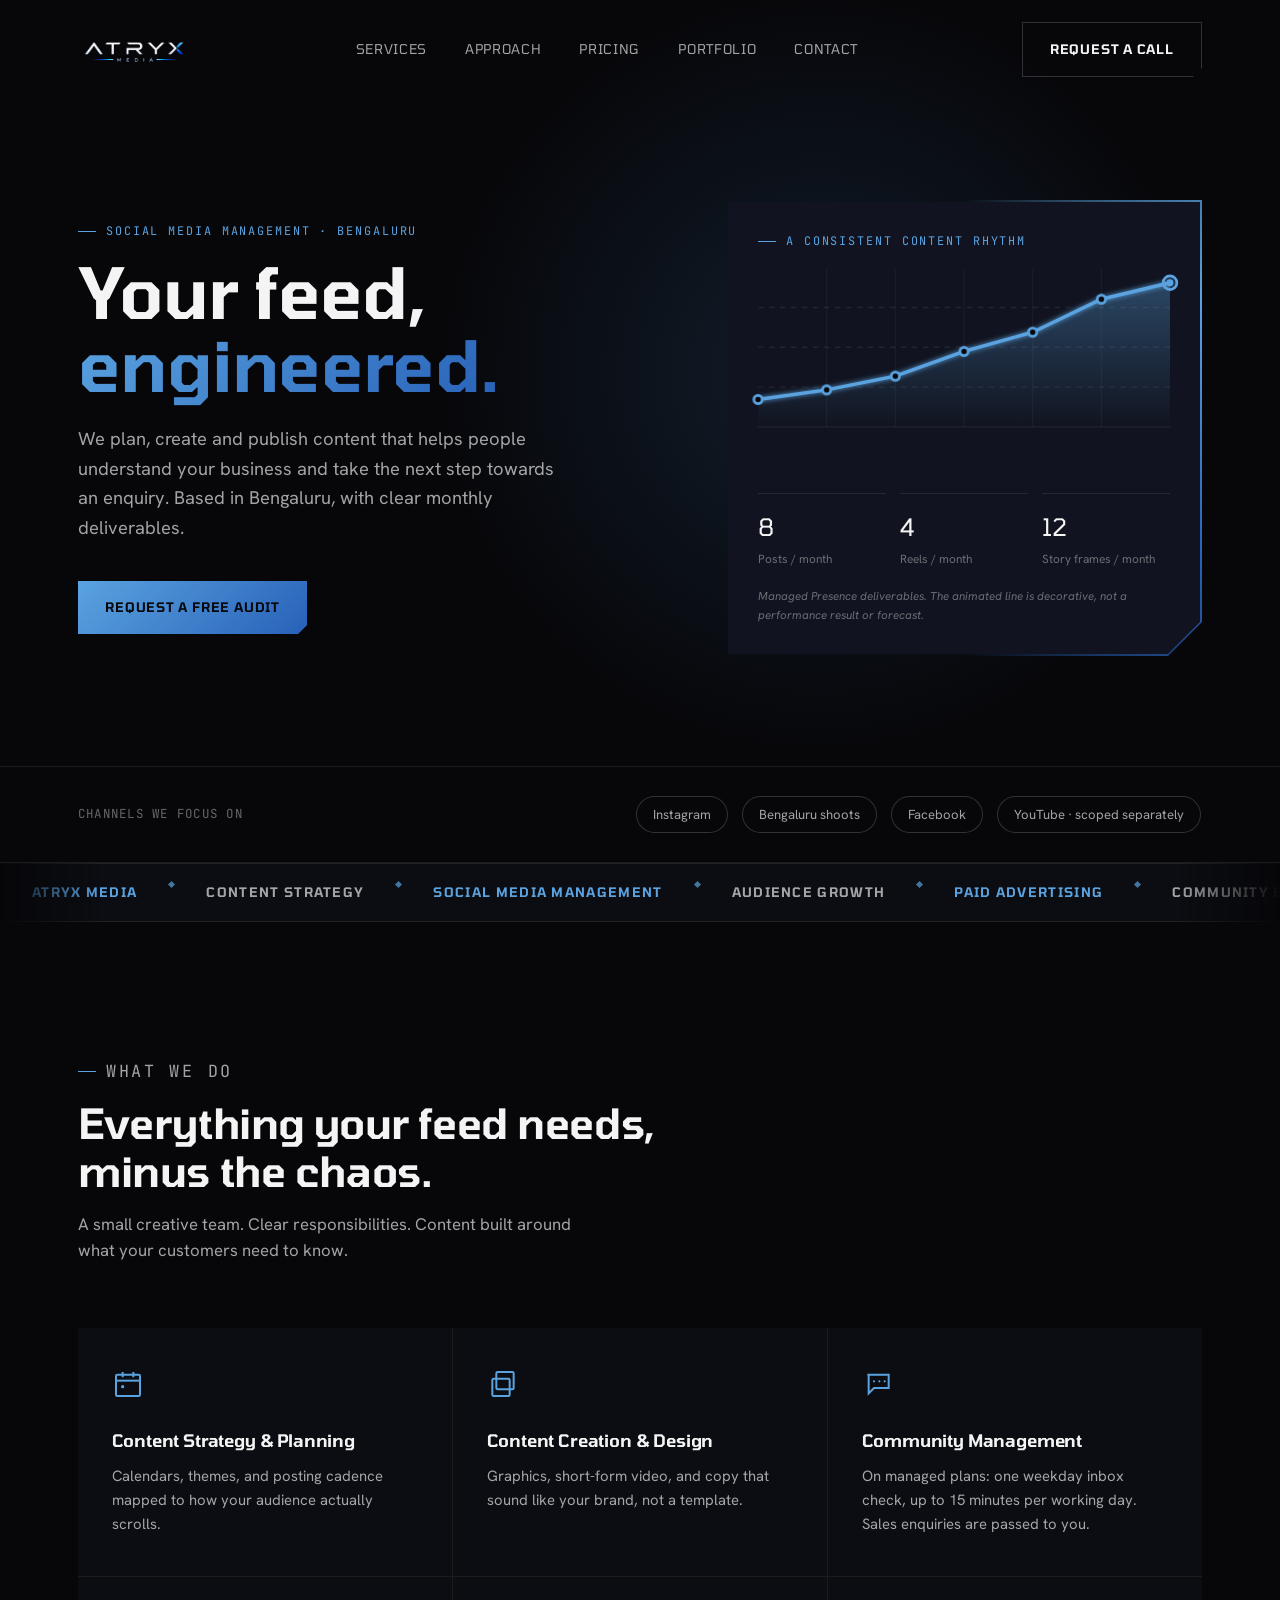
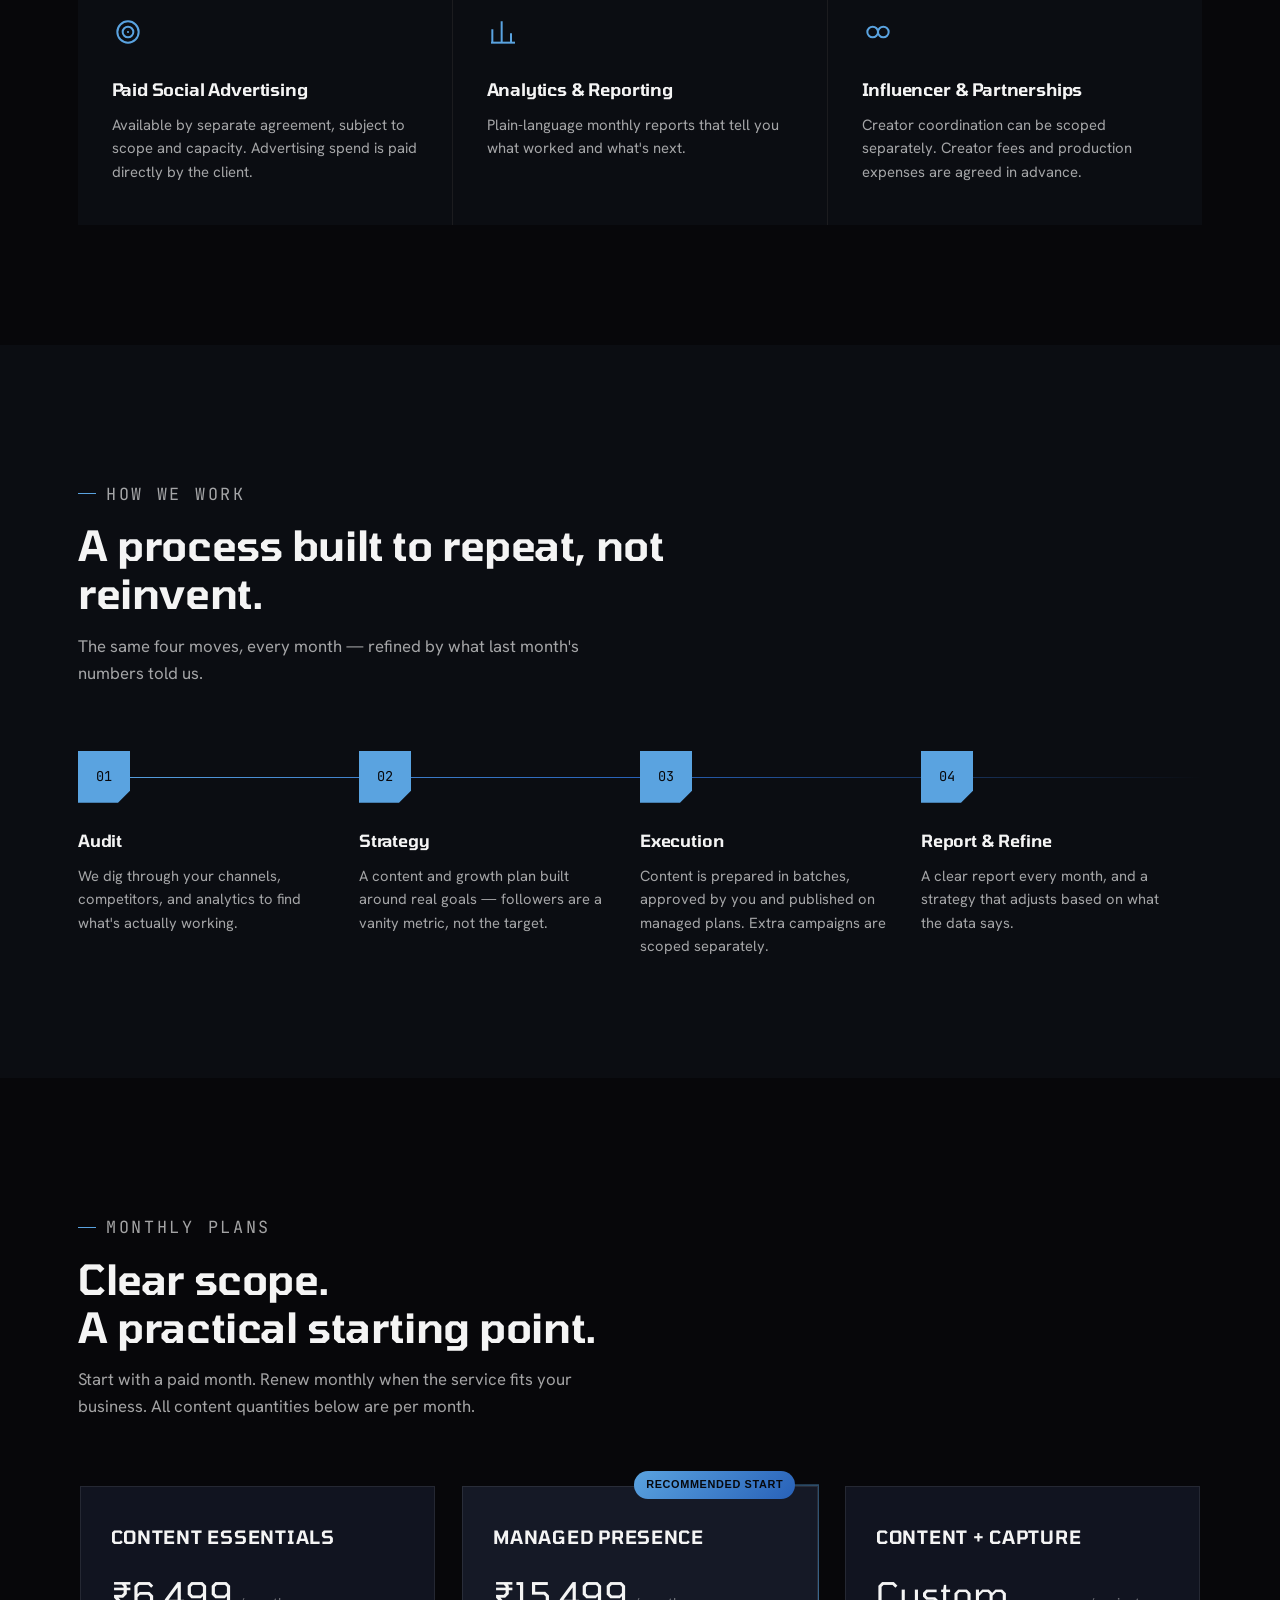
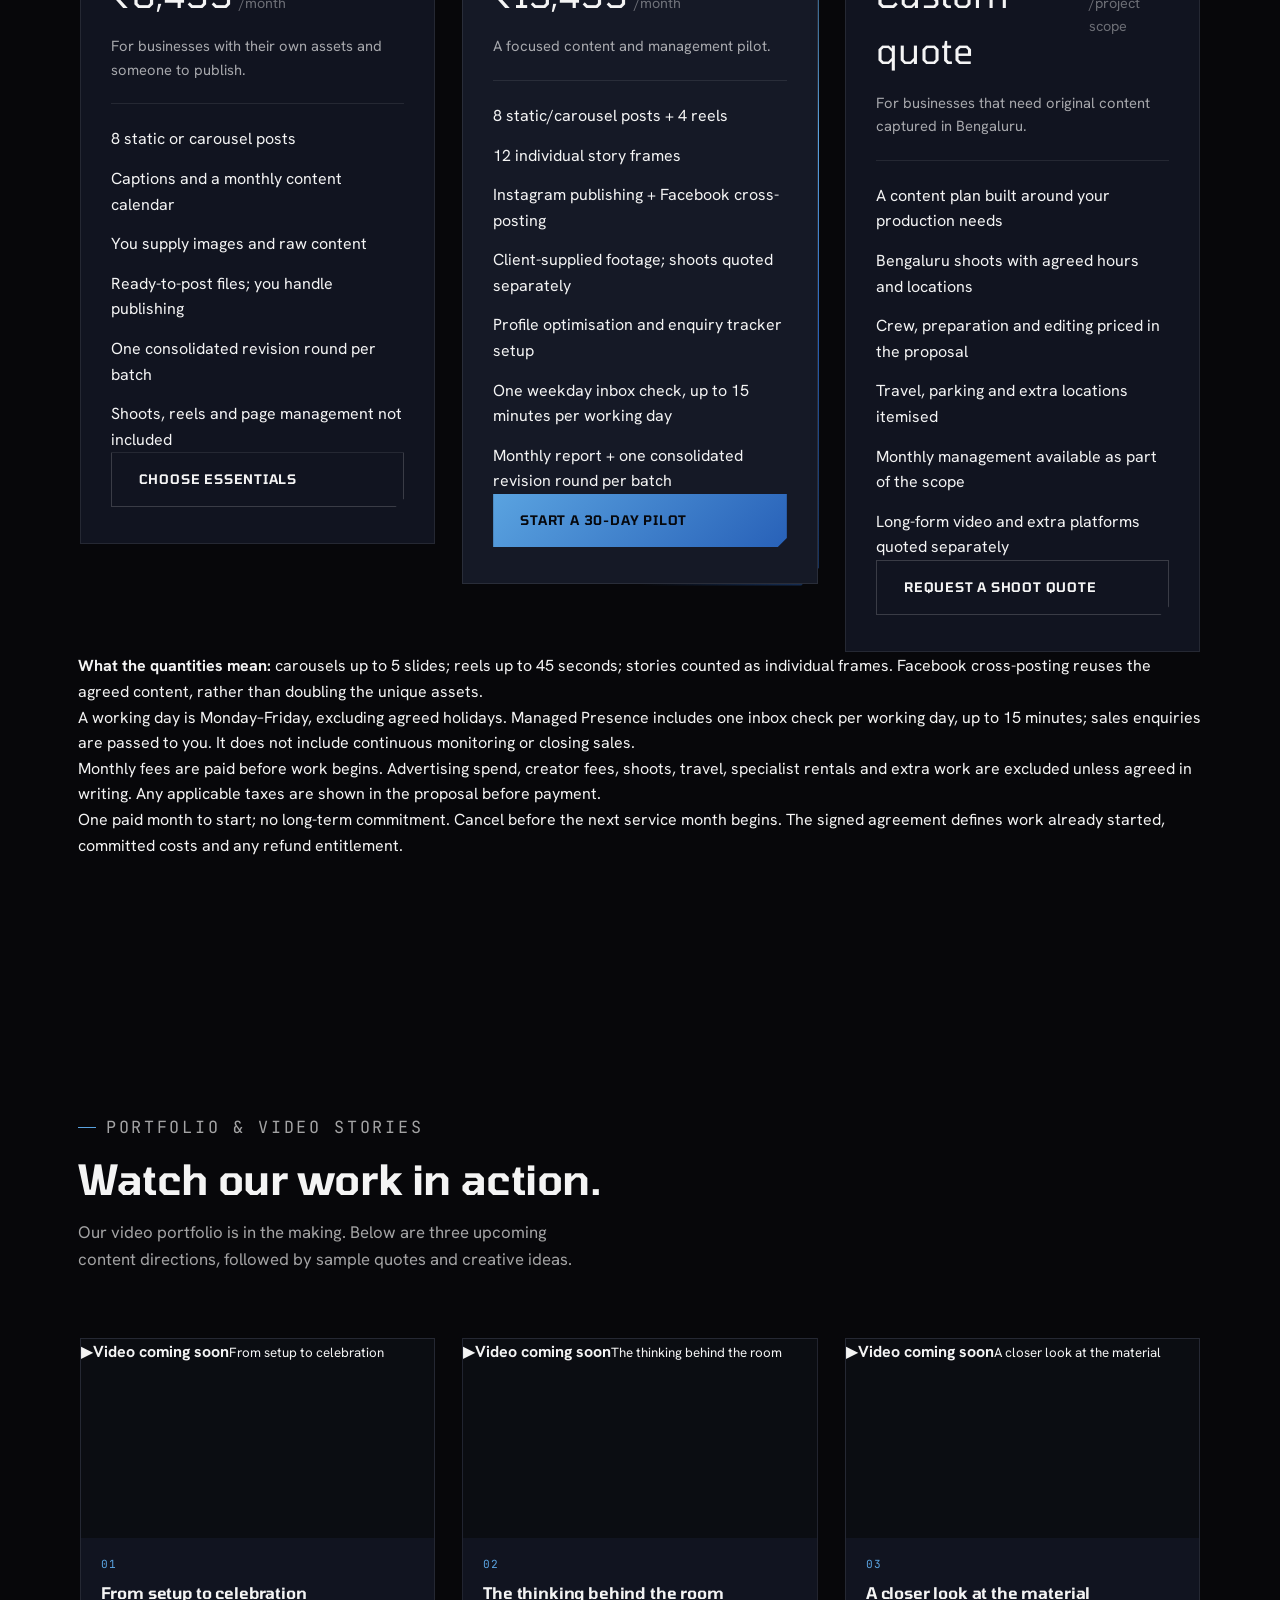
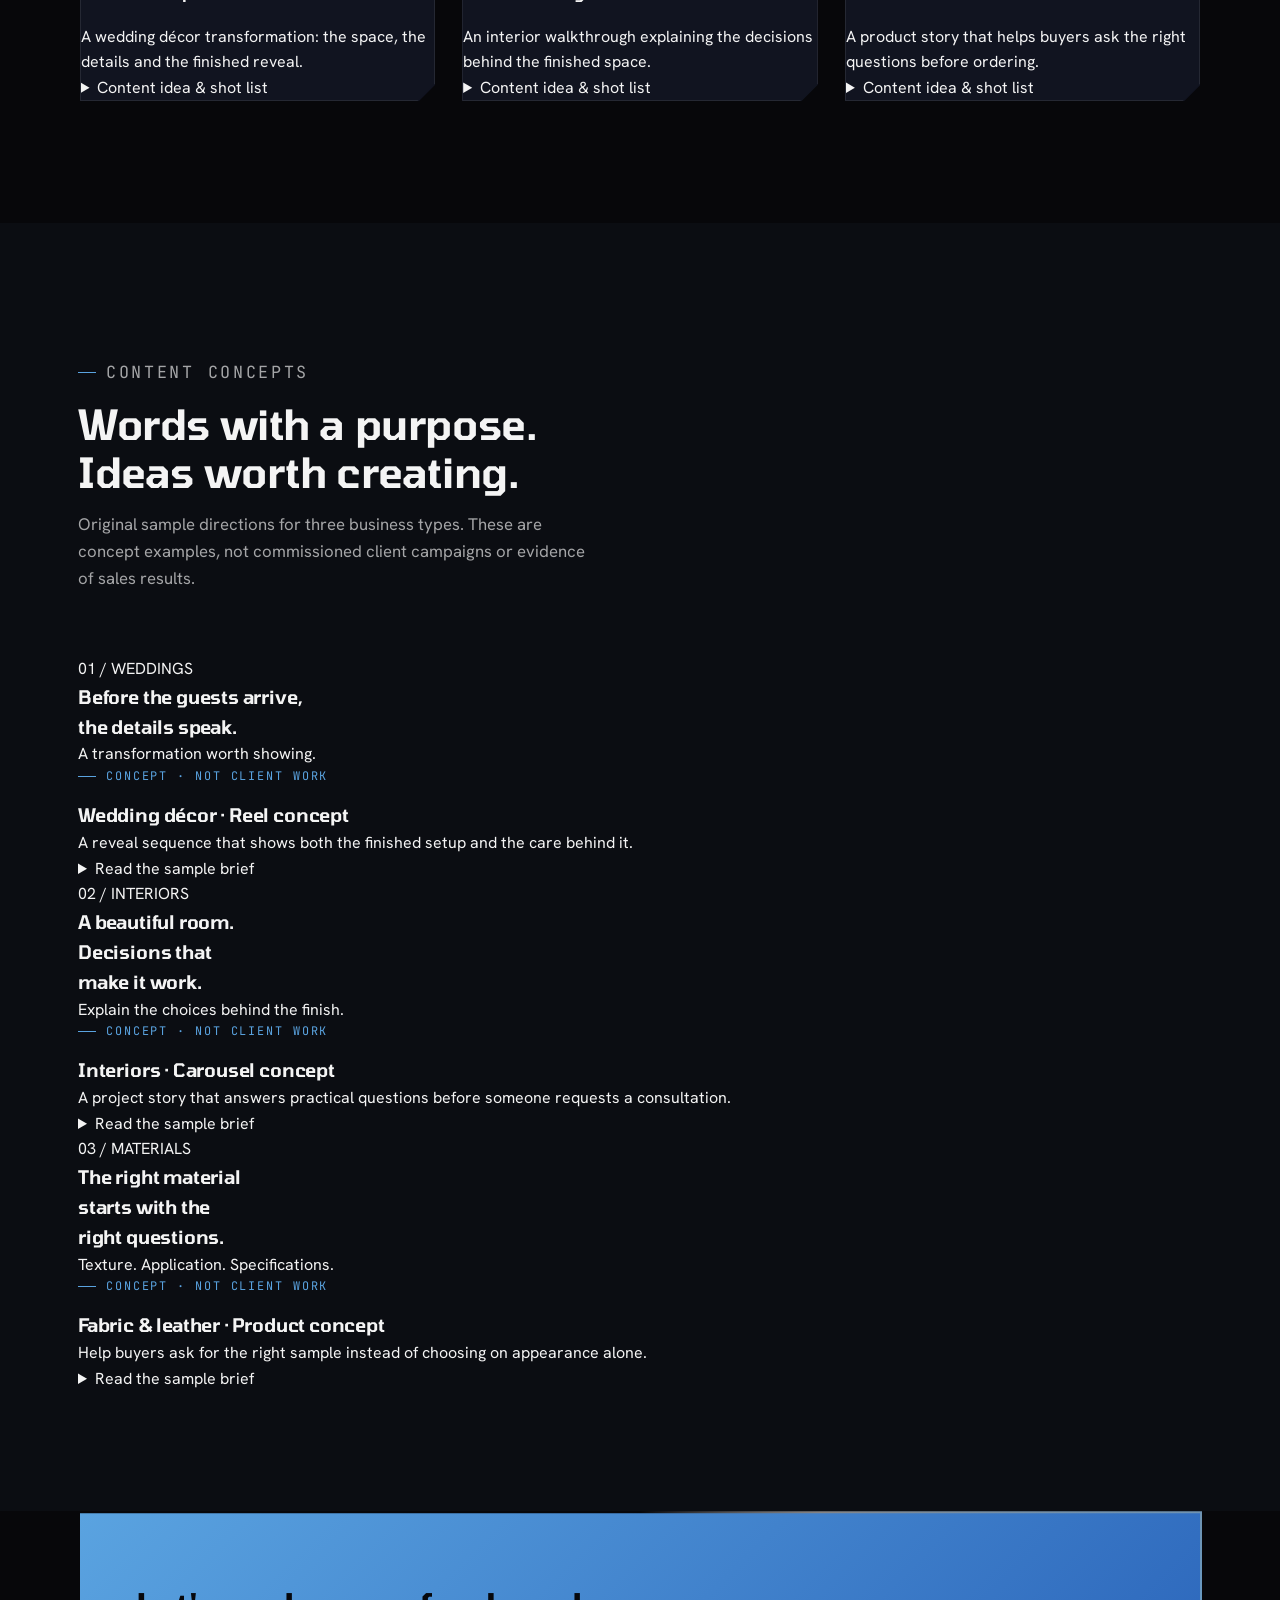
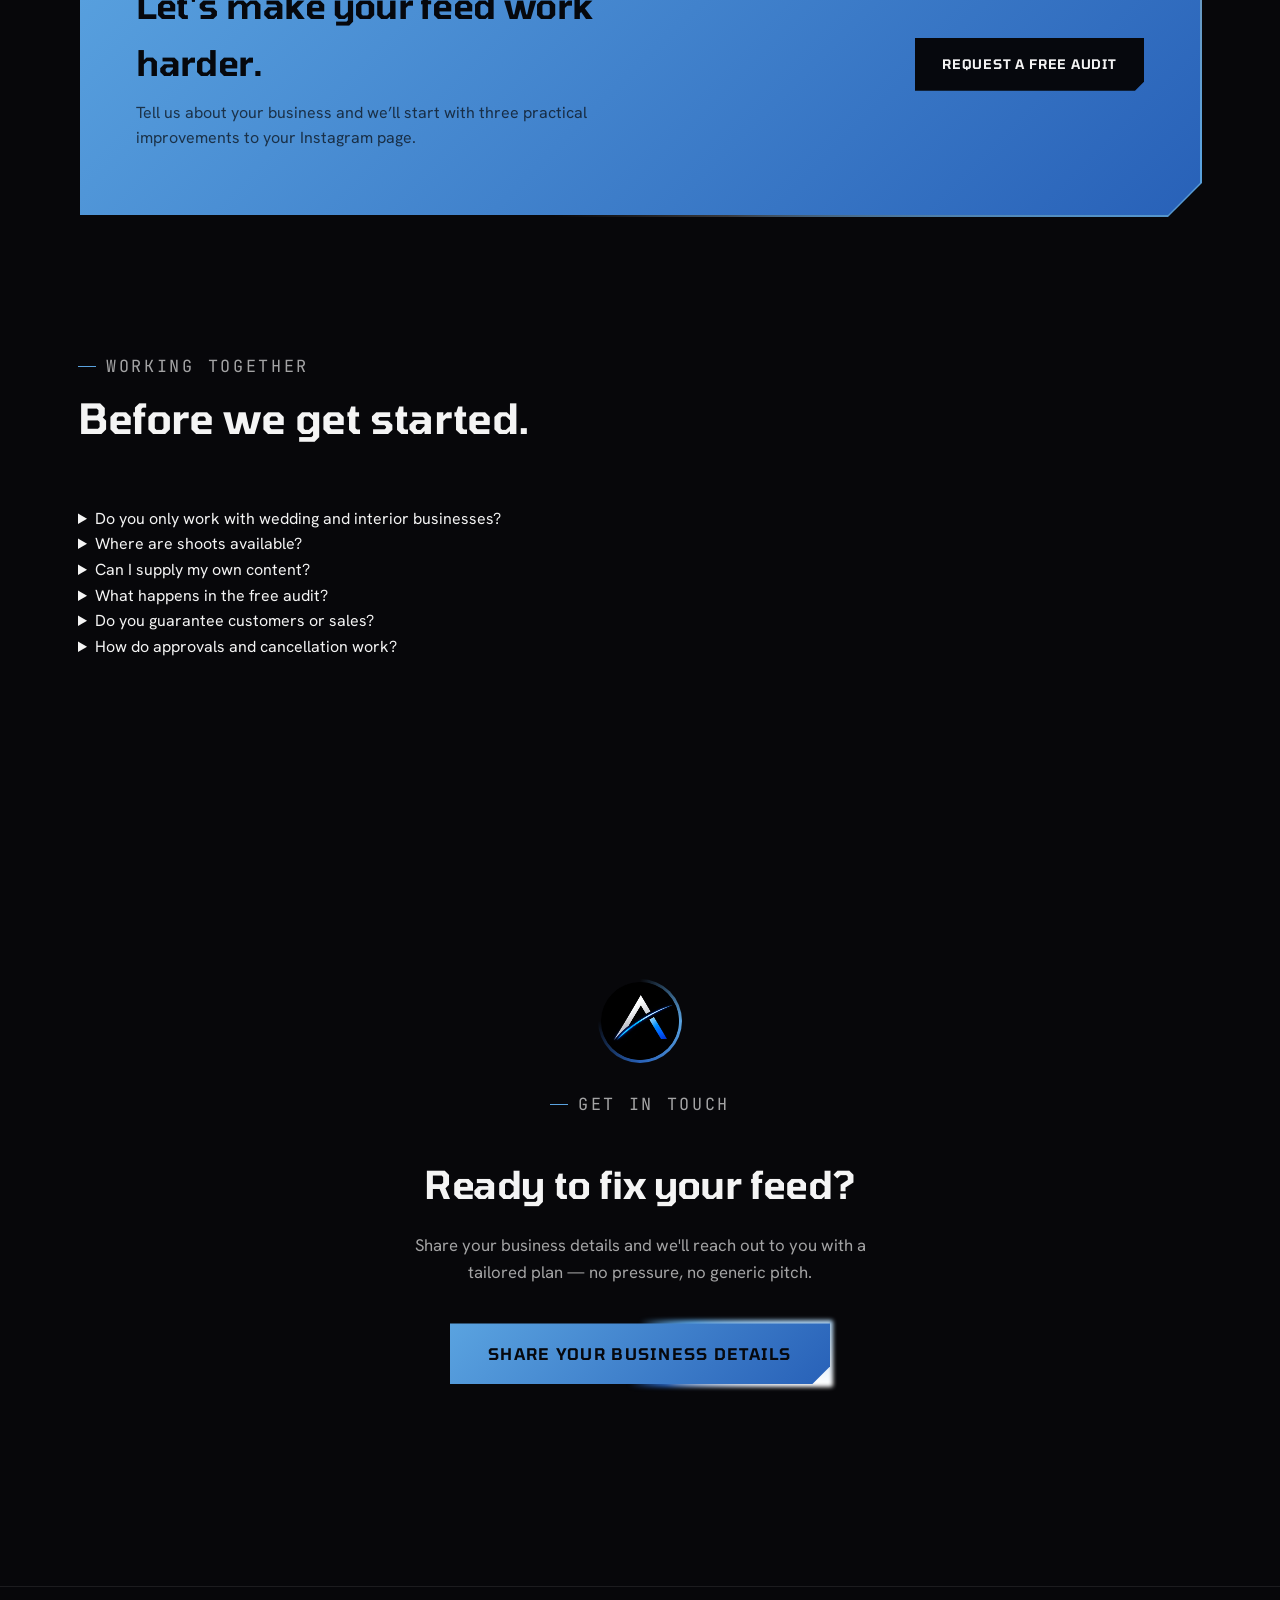
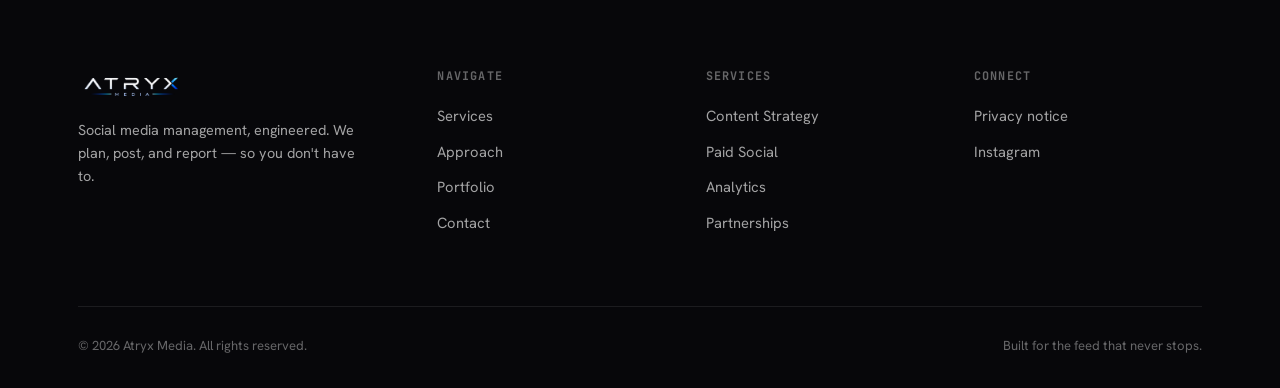
==== commit 396a6e6f: "commit" ====
--- a/about.html
+++ b/about.html
@@ -662,6 +662,7 @@
     .footer-grid{grid-template-columns:1fr;gap:32px;}
   }
 </style>
+<link rel="stylesheet" href="additions.css">
 </head>
 <body>
 
@@ -671,7 +672,7 @@
       <a href="#top" class="logo-mark">
         <img src="logo.png" alt="Atryx Media logo">
       </a>
-      <div class="nav-links">
+      <div class="nav-links" id="navigation-links">
         <a href="#services">Services</a>
         <a href="#approach">Approach</a>
         <a href="#pricing">Pricing</a>
@@ -679,8 +680,8 @@
         <a href="#contact">Contact</a>
       </div>
       <div class="nav-cta">
-        <a href="index.html" class="btn btn-ghost cut">Book a call</a>
-        <button class="nav-toggle" id="nav-toggle" aria-label="Toggle menu">
+        <a href="index.html" class="btn btn-ghost cut">Request a call</a>
+        <button class="nav-toggle" id="nav-toggle" aria-label="Toggle menu" aria-expanded="false" aria-controls="navigation-links">
           <span></span><span></span><span></span>
         </button>
       </div>
@@ -694,20 +695,20 @@
   <section class="hero">
     <div class="container hero-grid">
       <div>
-        <p class="eyebrow">Social Media Management</p>
+        <p class="eyebrow">Social Media Management · Bengaluru</p>
         <h1>Your feed,<br><span class="accent-cut">engineered.</span></h1>
-        <p class="lead">Atryx Media plans the content, runs the channels, and reports the numbers — so your social presence compounds instead of resetting every Monday.</p>
+        <p class="lead">We plan, create and publish content that helps people understand your business and take the next step towards an enquiry. Based in Bengaluru, with clear monthly deliverables.</p>
         <div class="hero-ctas">
-          <a href="index.html" class="btn btn-primary cut">Book a strategy call</a>
+          <a href="index.html" class="btn btn-primary cut">Request a free audit</a>
         </div>
       </div>
 
       <!-- Signal panel with always-on spinning border -->
       <div class="signal-panel-outer">
         <div class="signal-panel">
-          <p class="eyebrow">Live signal</p>
-
-          <svg class="signal-chart" viewBox="0 0 300 140" xmlns="http://www.w3.org/2000/svg" style="overflow:visible;">
+          <p class="eyebrow">A consistent content rhythm</p>
+
+          <svg class="signal-chart" viewBox="0 0 300 140" xmlns="http://www.w3.org/2000/svg" style="overflow:visible;" aria-hidden="true">
             <defs>
               <!-- Gradient fill under the line -->
               <linearGradient id="fillGrad" x1="0" y1="0" x2="0" y2="1">
@@ -732,19 +733,19 @@
             <line x1="0" y1="28"  x2="300" y2="28"  stroke="rgba(244,244,244,0.07)" stroke-width="1" stroke-dasharray="4 4"/>
 
             <!-- Y-axis labels -->
-            <text x="-6" y="118" font-size="7" fill="rgba(244,244,244,0.3)" text-anchor="end" font-family="JetBrains Mono,monospace">0</text>
-            <text x="-6" y="89"  font-size="7" fill="rgba(244,244,244,0.3)" text-anchor="end" font-family="JetBrains Mono,monospace">25</text>
-            <text x="-6" y="60"  font-size="7" fill="rgba(244,244,244,0.3)" text-anchor="end" font-family="JetBrains Mono,monospace">50</text>
-            <text x="-6" y="31"  font-size="7" fill="rgba(244,244,244,0.3)" text-anchor="end" font-family="JetBrains Mono,monospace">75</text>
+            
+            
+            
+            
 
             <!-- X-axis month labels -->
-            <text x="0"   y="128" font-size="7" fill="rgba(244,244,244,0.3)" text-anchor="middle" font-family="JetBrains Mono,monospace">Jan</text>
-            <text x="50"  y="128" font-size="7" fill="rgba(244,244,244,0.3)" text-anchor="middle" font-family="JetBrains Mono,monospace">Feb</text>
-            <text x="100" y="128" font-size="7" fill="rgba(244,244,244,0.3)" text-anchor="middle" font-family="JetBrains Mono,monospace">Mar</text>
-            <text x="150" y="128" font-size="7" fill="rgba(244,244,244,0.3)" text-anchor="middle" font-family="JetBrains Mono,monospace">Apr</text>
-            <text x="200" y="128" font-size="7" fill="rgba(244,244,244,0.3)" text-anchor="middle" font-family="JetBrains Mono,monospace">May</text>
-            <text x="250" y="128" font-size="7" fill="rgba(244,244,244,0.3)" text-anchor="middle" font-family="JetBrains Mono,monospace">Jun</text>
-            <text x="300" y="128" font-size="7" fill="rgba(244,244,244,0.3)" text-anchor="middle" font-family="JetBrains Mono,monospace">Jul</text>
+            
+            
+            
+            
+            
+            
+            
 
             <!-- Vertical grid lines -->
             <line x1="50"  y1="0" x2="50"  y2="115" stroke="rgba(244,244,244,0.04)" stroke-width="1"/>
@@ -775,38 +776,38 @@
             <!-- Point 1: Jan -->
             <circle class="point-ring" cx="0"   cy="95" r="5" fill="none" stroke="#5aa3e0" stroke-width="1" opacity="0" style="animation:pulse-ring 2.5s ease-out infinite 0.0s"/>
             <circle class="data-point"  cx="0"   cy="95" r="3" fill="#07070a" stroke="#5aa3e0" stroke-width="2"/>
-            <text x="0"   y="89" font-size="7" fill="#5aa3e0" text-anchor="middle" font-family="JetBrains Mono,monospace" class="point-label">12k</text>
+            
 
             <!-- Point 2: Feb -->
             <circle class="point-ring" cx="50"  cy="88" r="5" fill="none" stroke="#5aa3e0" stroke-width="1" opacity="0" style="animation:pulse-ring 2.5s ease-out infinite 0.3s"/>
             <circle class="data-point"  cx="50"  cy="88" r="3" fill="#07070a" stroke="#5aa3e0" stroke-width="2"/>
-            <text x="50"  y="82" font-size="7" fill="#5aa3e0" text-anchor="middle" font-family="JetBrains Mono,monospace" class="point-label">18k</text>
+            
 
             <!-- Point 3: Mar -->
             <circle class="point-ring" cx="100" cy="78" r="5" fill="none" stroke="#5aa3e0" stroke-width="1" opacity="0" style="animation:pulse-ring 2.5s ease-out infinite 0.6s"/>
             <circle class="data-point"  cx="100" cy="78" r="3" fill="#07070a" stroke="#5aa3e0" stroke-width="2"/>
-            <text x="100" y="72" font-size="7" fill="#5aa3e0" text-anchor="middle" font-family="JetBrains Mono,monospace" class="point-label">27k</text>
+            
 
             <!-- Point 4: Apr -->
             <circle class="point-ring" cx="150" cy="60" r="5" fill="none" stroke="#5aa3e0" stroke-width="1" opacity="0" style="animation:pulse-ring 2.5s ease-out infinite 0.9s"/>
             <circle class="data-point"  cx="150" cy="60" r="3" fill="#07070a" stroke="#5aa3e0" stroke-width="2"/>
-            <text x="150" y="54" font-size="7" fill="#5aa3e0" text-anchor="middle" font-family="JetBrains Mono,monospace" class="point-label">44k</text>
+            
 
             <!-- Point 5: May -->
             <circle class="point-ring" cx="200" cy="46" r="5" fill="none" stroke="#5aa3e0" stroke-width="1" opacity="0" style="animation:pulse-ring 2.5s ease-out infinite 1.2s"/>
             <circle class="data-point"  cx="200" cy="46" r="3" fill="#07070a" stroke="#5aa3e0" stroke-width="2"/>
-            <text x="200" y="40" font-size="7" fill="#5aa3e0" text-anchor="middle" font-family="JetBrains Mono,monospace" class="point-label">58k</text>
+            
 
             <!-- Point 6: Jun -->
             <circle class="point-ring" cx="250" cy="22" r="5" fill="none" stroke="#5aa3e0" stroke-width="1" opacity="0" style="animation:pulse-ring 2.5s ease-out infinite 1.5s"/>
             <circle class="data-point"  cx="250" cy="22" r="3" fill="#07070a" stroke="#5aa3e0" stroke-width="2"/>
-            <text x="250" y="16" font-size="7" fill="#5aa3e0" text-anchor="middle" font-family="JetBrains Mono,monospace" class="point-label">79k</text>
+            
 
             <!-- Point 7: Jul — highlighted "live" point -->
             <circle class="point-ring" cx="300" cy="10" r="7" fill="none" stroke="#5aa3e0" stroke-width="1.5" opacity="0" style="animation:pulse-ring 2s ease-out infinite 0s"/>
             <circle cx="300" cy="10" r="5" fill="rgba(90,163,224,0.2)" stroke="#5aa3e0" stroke-width="2"/>
             <circle cx="300" cy="10" r="2.5" fill="#5aa3e0"/>
-            <text x="287" y="8" font-size="7.5" fill="#fff" text-anchor="middle" font-family="JetBrains Mono,monospace" font-weight="700" class="point-label">+184%</text>
+            
           </svg>
 
           <!-- Pulse ring animation -->
@@ -843,11 +844,11 @@
             }
           </style>
           <div class="signal-stats">
-            <div class="signal-stat"><div class="num">+184%</div><div class="label">Avg. reach growth</div></div>
-            <div class="signal-stat"><div class="num">26</div><div class="label">Posts shipped / mo</div></div>
-            <div class="signal-stat"><div class="num">&lt;2h</div><div class="label">Reply time</div></div>
+            <div class="signal-stat"><div class="num">8</div><div class="label">Posts / month</div></div>
+            <div class="signal-stat"><div class="num">4</div><div class="label">Reels / month</div></div>
+            <div class="signal-stat"><div class="num">12</div><div class="label">Story frames / month</div></div>
           </div>
-          <p class="signal-note">*Sample data for illustration — ask us for verified client results.</p>
+          <p class="signal-note">Managed Presence deliverables. The animated line is decorative, not a performance result or forecast.</p>
         </div>
       </div>
     </div>
@@ -856,12 +857,12 @@
   <!-- PLATFORM STRIP -->
   <div class="platform-strip">
     <div class="container">
-      <span class="label">Channels we manage</span>
+      <span class="label">Channels we focus on</span>
       <div class="platform-pills">
         <div class="pill-wrap"><span class="pill">Instagram</span></div>
-        <div class="pill-wrap"><span class="pill">X</span></div>
+        <div class="pill-wrap"><span class="pill">Bengaluru shoots</span></div>
         <div class="pill-wrap"><span class="pill">Facebook</span></div>
-        <div class="pill-wrap"><span class="pill">YouTube</span></div>
+        <div class="pill-wrap"><span class="pill">YouTube · scoped separately</span></div>
       </div>
     </div>
   </div>
@@ -900,7 +901,7 @@
       <div class="section-head reveal">
         <p class="eyebrow">What we do</p>
         <h2>Everything your feed needs, minus the chaos.</h2>
-        <p>Six moving parts, one team. We slot in wherever your social presence needs the most help.</p>
+        <p>A small creative team. Clear responsibilities. Content built around what your customers need to know.</p>
       </div>
 
       <div class="services-grid reveal">
@@ -922,14 +923,14 @@
           <div class="service-card">
             <svg class="service-icon" viewBox="0 0 24 24" fill="none" stroke="currentColor" stroke-width="1.5"><path d="M4 5h16v10H9l-4 4V5z"/><circle cx="9" cy="10" r="0.8" fill="currentColor" stroke="none"/><circle cx="13" cy="10" r="0.8" fill="currentColor" stroke="none"/><circle cx="17" cy="10" r="0.8" fill="currentColor" stroke="none"/></svg>
             <h3>Community Management</h3>
-            <p>Comments and DMs answered promptly, in your voice, every single day.</p>
+            <p>On managed plans: one weekday inbox check, up to 15 minutes per working day. Sales enquiries are passed to you.</p>
           </div>
         </div>
         <div class="service-card-outer">
           <div class="service-card">
             <svg class="service-icon" viewBox="0 0 24 24" fill="none" stroke="currentColor" stroke-width="1.5"><circle cx="12" cy="12" r="8"/><circle cx="12" cy="12" r="4"/><circle cx="12" cy="12" r="0.8" fill="currentColor" stroke="none"/></svg>
             <h3>Paid Social Advertising</h3>
-            <p>Ad spend tested, tracked, and reallocated toward what's actually converting.</p>
+            <p>Available by separate agreement, subject to scope and capacity. Advertising spend is paid directly by the client.</p>
           </div>
         </div>
         <div class="service-card-outer">
@@ -943,7 +944,7 @@
           <div class="service-card">
             <svg class="service-icon" viewBox="0 0 24 24" fill="none" stroke="currentColor" stroke-width="1.5"><circle cx="8" cy="12" r="4"/><circle cx="16" cy="12" r="4"/></svg>
             <h3>Influencer &amp; Partnerships</h3>
-            <p>Creator partnerships sourced, vetted, and negotiated on your behalf.</p>
+            <p>Creator coordination can be scoped separately. Creator fees and production expenses are agreed in advance.</p>
           </div>
         </div>
       </div>
@@ -972,7 +973,7 @@
         <div class="approach-step">
           <div class="step-num cut">03</div>
           <h3>Execution</h3>
-          <p>Content goes out on schedule. Comments get answered. Ads get optimized. Every week.</p>
+          <p>Content is prepared in batches, approved by you and published on managed plans. Extra campaigns are scoped separately.</p>
         </div>
         <div class="approach-step">
           <div class="step-num cut">04</div>
@@ -983,307 +984,11 @@
     </div>
   </section>
     <!-- PRICING -->
-  <section class="section" id="pricing">
-    <div class="container">
-      <div class="section-head reveal">
-        <p class="eyebrow">Pricing</p>
-        <h2>Branding that brings customers.</h2>
-        <p>Done-for-you content and management for brands that want results. No long-term lock-in.</p>
-      </div>
-
-      <div class="pricing-grid reveal">
-
-  <!-- STARTER -->
-  <div class="price-card-outer">
-    <div class="price-card cut">
-
-      <div class="price-plan-name">Starter</div>
-
-      <div class="price-amount">
-        ₹6,499<span>/month</span>
-      </div>
-
-      <p class="price-desc">
-        Get your brand posting consistently, without the guesswork.
-      </p>
-
-      <div class="price-divider"></div>
-
-      <div class="price-features">
-
-        <div class="price-feature">
-          <svg viewBox="0 0 24 24" fill="none" stroke="currentColor" stroke-width="2">
-            <path d="M5 13l4 4L19 7"/>
-          </svg>
-          <span>3 professionally designed posts/week</span>
-        </div>
-
-        <div class="price-feature">
-          <svg viewBox="0 0 24 24" fill="none" stroke="currentColor" stroke-width="2">
-            <path d="M5 13l4 4L19 7"/>
-          </svg>
-          <span>
-            You supply the raw content; we handle design, copy, and creative direction
-          </span>
-        </div>
-
-        <div class="price-feature">
-          <svg viewBox="0 0 24 24" fill="none" stroke="currentColor" stroke-width="2">
-            <path d="M5 13l4 4L19 7"/>
-          </svg>
-          <span>
-            Delivered ready-to-post — you control your own publishing
-          </span>
-        </div>
-
-        <div class="price-feature">
-          <svg viewBox="0 0 24 24" fill="none" stroke="currentColor" stroke-width="2">
-            <path d="M5 13l4 4L19 7"/>
-          </svg>
-          <span>
-            3 in-store content shoots/month
-            <em>(for now available only in Bengaluru and Kolkata)</em>
-          </span>
-        </div>
-
-      </div>
-
-      <div class="price-who">
-        <div class="label">Who it's for</div>
-        <p>New brands testing social.</p>
-      </div>
-
-    </div>
-  </div>
-
-
-  <!-- GROWTH (FEATURED) -->
-  <div class="price-card-outer featured">
-
-    <span class="price-badge">Most Popular</span>
-
-    <div class="price-card cut">
-
-      <div class="price-plan-name">Growth</div>
-
-      <div class="price-amount">
-        ₹15,499<span>/month</span>
-      </div>
-
-      <p class="price-desc">
-        Let us capture it, craft it, and get it in front of more people.
-      </p>
-
-      <div class="price-divider"></div>
-
-      <div class="price-features">
-
-        <div class="price-feature">
-          <svg viewBox="0 0 24 24" fill="none" stroke="currentColor" stroke-width="2">
-            <path d="M5 13l4 4L19 7"/>
-          </svg>
-          <span>
-            3 in-store content shoots/month
-            <em>(for now available only in Bengaluru and Kolkata)</em>
-          </span>
-        </div>
-
-        <div class="price-feature">
-          <svg viewBox="0 0 24 24" fill="none" stroke="currentColor" stroke-width="2">
-            <path d="M5 13l4 4L19 7"/>
-          </svg>
-          <span>
-            3 posts + 5 stories + 1 reel every week
-          </span>
-        </div>
-
-        <div class="price-feature">
-          <svg viewBox="0 0 24 24" fill="none" stroke="currentColor" stroke-width="2">
-            <path d="M5 13l4 4L19 7"/>
-          </svg>
-          <span>
-            Full page management — we post directly to Instagram &amp; Facebook
-          </span>
-        </div>
-
-        <div class="price-feature">
-          <svg viewBox="0 0 24 24" fill="none" stroke="currentColor" stroke-width="2">
-            <path d="M5 13l4 4L19 7"/>
-          </svg>
-          <span>
-            2x/month cross-promotion through our partner and brand network
-          </span>
-        </div>
-
-        <div class="price-feature">
-          <svg viewBox="0 0 24 24" fill="none" stroke="currentColor" stroke-width="2">
-            <path d="M5 13l4 4L19 7"/>
-          </svg>
-          <span>
-            Bring your own visuals anytime to supplement the shoot
-          </span>
-        </div>
-
-      </div>
-
-      <div class="price-who">
-        <div class="label">Who it's for</div>
-        <p>Brands ready to grow their presence.</p>
-      </div>
-
-    </div>
-  </div>
-
-
-  <!-- PRO -->
-  <div class="price-card-outer">
-    <div class="price-card cut">
-
-      <div class="price-plan-name">Pro</div>
-
-      <div class="price-amount">
-        ₹25,499<span>/month</span>
-      </div>
-
-      <p class="price-desc">
-        A full content team behind your brand, every week.
-      </p>
-
-      <div class="price-divider"></div>
-
-      <div class="price-features">
-
-        <div class="price-feature">
-          <svg viewBox="0 0 24 24" fill="none" stroke="currentColor" stroke-width="2">
-            <path d="M5 13l4 4L19 7"/>
-          </svg>
-          <span>
-            5 in-store shoots/month with our full production team
-            <em>(for now available only in Bengaluru and Kolkata)</em>
-          </span>
-        </div>
-
-        <div class="price-feature">
-          <svg viewBox="0 0 24 24" fill="none" stroke="currentColor" stroke-width="2">
-            <path d="M5 13l4 4L19 7"/>
-          </svg>
-          <span>
-            3 posts + 3 reels + 6 stories every week
-          </span>
-        </div>
-
-        <div class="price-feature">
-          <svg viewBox="0 0 24 24" fill="none" stroke="currentColor" stroke-width="2">
-            <path d="M5 13l4 4L19 7"/>
-          </svg>
-          <span>
-            Complete management across Instagram, Facebook &amp; YouTube Shorts
-          </span>
-        </div>
-
-        <div class="price-feature">
-          <svg viewBox="0 0 24 24" fill="none" stroke="currentColor" stroke-width="2">
-            <path d="M5 13l4 4L19 7"/>
-          </svg>
-          <span>
-            1 monthly signature long-form video, repurposed into short-form content across all pages
-          </span>
-        </div>
-
-        <div class="price-feature">
-          <svg viewBox="0 0 24 24" fill="none" stroke="currentColor" stroke-width="2">
-            <path d="M5 13l4 4L19 7"/>
-          </svg>
-          <span>
-            Priority scheduling and dedicated creative direction
-          </span>
-        </div>
-
-      </div>
-
-      <div class="price-who">
-        <div class="label">Who it's for</div>
-        <p>Brands ready to scale.</p>
-      </div>
-
-    </div>
-  </div>
-
-</div>
-
-      <div class="pricing-footnote reveal">
-        <div class="pricing-footnote-item">
-          <svg viewBox="0 0 24 24" fill="none" stroke="currentColor" stroke-width="1.5"><rect x="3" y="5" width="18" height="16" rx="2"/><path d="M3 9h18M8 3v4M16 3v4"/></svg>
-          <p>No long-term lock-in.<br>Cancel anytime.</p>
-        </div>
-        <div class="pricing-footnote-item">
-          <svg viewBox="0 0 24 24" fill="none" stroke="currentColor" stroke-width="1.5"><path d="M21 12a8 8 0 1 1-3-6.2"/><path d="M21 4v6h-6"/></svg>
-          <p>Transparent pricing.<br>No hidden costs.</p>
-        </div>
-        <div class="pricing-footnote-item">
-          <svg viewBox="0 0 24 24" fill="none" stroke="currentColor" stroke-width="1.5"><path d="M13 2 3 14h7l-1 8 11-14h-7l1-6z"/></svg>
-          <p>Fast turnarounds.<br>Built for speed.</p>
-        </div>
-      </div>
-    </div>
-  </section>
+  <section class="section" id="pricing"><div class="container"><div class="section-head"><p class="eyebrow">Monthly plans</p><h2>Clear scope.<br>A practical starting point.</h2><p>Start with a paid month. Renew monthly when the service fits your business. All content quantities below are per month.</p></div><div class="pricing-grid"><div class="price-card-outer "><article class="price-card"><h3 class="price-plan-name">Content Essentials</h3><div class="price-amount">₹6,499<span>/month</span></div><p class="price-desc">For businesses with their own assets and someone to publish.</p><div class="price-divider"></div><ul class="price-features"><li>8 static or carousel posts</li><li>Captions and a monthly content calendar</li><li>You supply images and raw content</li><li>Ready-to-post files; you handle publishing</li><li>One consolidated revision round per batch</li><li>Shoots, reels and page management not included</li></ul><a href="index.html?plan=starter#audit" class="btn btn-ghost cut">Choose Essentials</a></article></div><div class="price-card-outer featured"><span class="price-badge">Recommended start</span><article class="price-card"><h3 class="price-plan-name">Managed Presence</h3><div class="price-amount">₹15,499<span>/month</span></div><p class="price-desc">A focused content and management pilot.</p><div class="price-divider"></div><ul class="price-features"><li>8 static/carousel posts + 4 reels</li><li>12 individual story frames</li><li>Instagram publishing + Facebook cross-posting</li><li>Client-supplied footage; shoots quoted separately</li><li>Profile optimisation and enquiry tracker setup</li><li>One weekday inbox check, up to 15 minutes per working day</li><li>Monthly report + one consolidated revision round per batch</li></ul><a href="index.html?plan=growth#audit" class="btn btn-primary cut">Start a 30-day pilot</a></article></div><div class="price-card-outer "><article class="price-card"><h3 class="price-plan-name">Content + Capture</h3><div class="price-amount">Custom quote<span>/project scope</span></div><p class="price-desc">For businesses that need original content captured in Bengaluru.</p><div class="price-divider"></div><ul class="price-features"><li>A content plan built around your production needs</li><li>Bengaluru shoots with agreed hours and locations</li><li>Crew, preparation and editing priced in the proposal</li><li>Travel, parking and extra locations itemised</li><li>Monthly management available as part of the scope</li><li>Long-form video and extra platforms quoted separately</li></ul><a href="index.html?plan=capture#audit" class="btn btn-ghost cut">Request a shoot quote</a></article></div></div><div class="scope"><p><strong>What the quantities mean:</strong> carousels up to 5 slides; reels up to 45 seconds; stories counted as individual frames. Facebook cross-posting reuses the agreed content, rather than doubling the unique assets.</p><p class="fine">A working day is Monday–Friday, excluding agreed holidays. Managed Presence includes one inbox check per working day, up to 15 minutes; sales enquiries are passed to you. It does not include continuous monitoring or closing sales.</p><p class="fine">Monthly fees are paid before work begins. Advertising spend, creator fees, shoots, travel, specialist rentals and extra work are excluded unless agreed in writing. Any applicable taxes are shown in the proposal before payment.</p><p class="fine">One paid month to start; no long-term commitment. Cancel before the next service month begins. The signed agreement defines work already started, committed costs and any refund entitlement.</p></div></div></section>
   <!-- PORTFOLIO -->
-  <section class="section" id="portfolio">
-    <div class="container">
-      <div class="section-head reveal">
-        <p class="eyebrow">Portfolio</p>
-        <h2>Watch our work in action.</h2>
-        <p>A selection of campaigns, content series, and brand storytelling we've produced for clients across industries.</p>
-      </div>
-
-      <div class="portfolio-grid reveal">
-        <div class="portfolio-item-outer">
-          <div class="portfolio-item cut">
-            <div class="portfolio-video-wrap">
-              <iframe src="https://www.youtube.com/embed/YOUR_VIDEO_ID_1" title="Portfolio Video 1" allow="accelerometer; autoplay; clipboard-write; encrypted-media; gyroscope; picture-in-picture" allowfullscreen loading="lazy"></iframe>
-            </div>
-            <div class="portfolio-meta"><div class="vid-num">01</div><h3>Campaign Title One</h3></div>
-          </div>
-        </div>
-        <div class="portfolio-item-outer">
-          <div class="portfolio-item cut">
-            <div class="portfolio-video-wrap">
-              <iframe src="https://www.youtube.com/embed/YOUR_VIDEO_ID_2" title="Portfolio Video 2" allow="accelerometer; autoplay; clipboard-write; encrypted-media; gyroscope; picture-in-picture" allowfullscreen loading="lazy"></iframe>
-            </div>
-            <div class="portfolio-meta"><div class="vid-num">02</div><h3>Campaign Title Two</h3></div>
-          </div>
-        </div>
-        <div class="portfolio-item-outer">
-          <div class="portfolio-item cut">
-            <div class="portfolio-video-wrap">
-              <iframe src="https://www.youtube.com/embed/YOUR_VIDEO_ID_3" title="Portfolio Video 3" allow="accelerometer; autoplay; clipboard-write; encrypted-media; gyroscope; picture-in-picture" allowfullscreen loading="lazy"></iframe>
-            </div>
-            <div class="portfolio-meta"><div class="vid-num">03</div><h3>Campaign Title Three</h3></div>
-          </div>
-        </div>
-      </div>
-
-      <div class="portfolio-row-2 reveal">
-        <div class="portfolio-item-outer">
-          <div class="portfolio-item cut">
-            <div class="portfolio-video-wrap">
-              <iframe src="https://www.youtube.com/embed/YOUR_VIDEO_ID_4" title="Portfolio Video 4" allow="accelerometer; autoplay; clipboard-write; encrypted-media; gyroscope; picture-in-picture" allowfullscreen loading="lazy"></iframe>
-            </div>
-            <div class="portfolio-meta"><div class="vid-num">04</div><h3>Campaign Title Four</h3></div>
-          </div>
-        </div>
-        <div class="portfolio-item-outer">
-          <div class="portfolio-item cut">
-            <div class="portfolio-video-wrap">
-              <iframe src="https://www.youtube.com/embed/YOUR_VIDEO_ID_5" title="Portfolio Video 5" allow="accelerometer; autoplay; clipboard-write; encrypted-media; gyroscope; picture-in-picture" allowfullscreen loading="lazy"></iframe>
-            </div>
-            <div class="portfolio-meta"><div class="vid-num">05</div><h3>Campaign Title Five</h3></div>
-          </div>
-        </div>
-      </div>
-    </div>
-  </section>
-
+  <section class="section" id="portfolio"><div class="container"><div class="section-head reveal"><p class="eyebrow">Portfolio &amp; video stories</p><h2>Watch our work in action.</h2><p>Our video portfolio is in the making. Below are three upcoming content directions, followed by sample quotes and creative ideas.</p></div><div class="portfolio-grid reveal"><article class="portfolio-item-outer"><div class="portfolio-item cut"><div class="portfolio-video-wrap" data-video-slot="1"><div class="video-empty"><span class="video-play" aria-hidden="true">▶</span><strong>Video coming soon</strong><small>From setup to celebration</small></div></div><div class="portfolio-meta"><div class="vid-num">01</div><h3>From setup to celebration</h3></div><div class="video-description"><p>A wedding décor transformation: the space, the details and the finished reveal.</p><details><summary>Content idea &amp; shot list</summary><p>Hook: “Before the guests arrive, the details speak.”<br><br>Film: empty venue → setup → close-ups → full reveal.<br><br>End with: “Share your event date and venue to discuss your brief.”</p></details></div></div></article><article class="portfolio-item-outer"><div class="portfolio-item cut"><div class="portfolio-video-wrap" data-video-slot="2"><div class="video-empty"><span class="video-play" aria-hidden="true">▶</span><strong>Video coming soon</strong><small>The thinking behind the room</small></div></div><div class="portfolio-meta"><div class="vid-num">02</div><h3>The thinking behind the room</h3></div><div class="video-description"><p>An interior walkthrough explaining the decisions behind the finished space.</p><details><summary>Content idea &amp; shot list</summary><p>Hook: “A beautiful room. Decisions that make it work.”<br><br>Film: the layout → storage → materials → lighting.<br><br>End with: “What would you change about your space?”</p></details></div></div></article><article class="portfolio-item-outer"><div class="portfolio-item cut"><div class="portfolio-video-wrap" data-video-slot="3"><div class="video-empty"><span class="video-play" aria-hidden="true">▶</span><strong>Video coming soon</strong><small>A closer look at the material</small></div></div><div class="portfolio-meta"><div class="vid-num">03</div><h3>A closer look at the material</h3></div><div class="video-description"><p>A product story that helps buyers ask the right questions before ordering.</p><details><summary>Content idea &amp; shot list</summary><p>Hook: “The right material starts with the right questions.”<br><br>Film: texture → sample options → application → care information.<br><br>End with: “Tell us your intended use and quantity.”</p></details></div></div></article></div><noscript><p class="fine">Enable JavaScript to load published YouTube videos. The content ideas remain available below.</p></noscript></div></section>
+
+<section class="section" id="content-ideas" style="background:var(--bg-soft)"><div class="container"><div class="section-head"><p class="eyebrow">Content concepts</p><h2>Words with a purpose.<br>Ideas worth creating.</h2><p>Original sample directions for three business types. These are concept examples, not commissioned client campaigns or evidence of sales results.</p></div><div class="concepts"><article class="concept"><div class="concept-art wine"><span class="number">01 / WEDDINGS</span><div><h3>Before the guests arrive,<br>the details speak.</h3><p>A transformation worth showing.</p></div></div><div class="concept-body"><p class="eyebrow">Concept · Not client work</p><h3>Wedding décor · Reel concept</h3><p>A reveal sequence that shows both the finished setup and the care behind it.</p><details><summary>Read the sample brief</summary><p>Hook: “An empty venue. A detailed brief. Here’s what changed.”<br><br>Shots: empty venue → texture close-ups → team setup → wide reveal.<br><br>Caption: “Every setup starts with a space and a plan. Save this mood for your celebration.”<br><br>CTA: “Share your event date, venue and guest count to discuss a brief.”</p></details></div></article><article class="concept"><div class="concept-art stone"><span class="number">02 / INTERIORS</span><div><h3>A beautiful room.<br>Decisions that<br>make it work.</h3><p>Explain the choices behind the finish.</p></div></div><div class="concept-body"><p class="eyebrow">Concept · Not client work</p><h3>Interiors · Carousel concept</h3><p>A project story that answers practical questions before someone requests a consultation.</p><details><summary>Read the sample brief</summary><p>Slide 1: “What makes a compact room feel considered?”<br>Slide 2: “Storage planned around daily routines.”<br>Slide 3: “Materials chosen for how the room is used.”<br>Slide 4: “Lighting that works from morning to evening.”<br>Slide 5: “Planning a space? Share your layout and priorities.”</p></details></div></article><article class="concept"><div class="concept-art blue"><span class="number">03 / MATERIALS</span><div><h3>The right material<br>starts with the<br>right questions.</h3><p>Texture. Application. Specifications.</p></div></div><div class="concept-body"><p class="eyebrow">Concept · Not client work</p><h3>Fabric &amp; leather · Product concept</h3><p>Help buyers ask for the right sample instead of choosing on appearance alone.</p><details><summary>Read the sample brief</summary><p>Hook: “Before you choose a finish, tell us where it will be used.”<br><br>Sequence: close-up texture → available sample options → intended use → supplier specification check.<br><br>Caption: “Ask about composition, care, availability and minimum order before buying.”<br><br>CTA: “Send your application and quantity to request suitable samples.”</p></details></div></article></div></div></section>
   <!-- CTA BAND — always-on animated border -->
   <section class="section" style="padding-top:0;padding-bottom:0;">
     <div class="container">
@@ -1291,14 +996,15 @@
         <div class="cta-band cut">
           <div>
             <h2>Let's make your feed work harder.</h2>
-            <p>Tell us about your brand and we'll show you exactly what we'd change in the first 30 days.</p>
+            <p>Tell us about your business and we’ll start with three practical improvements to your Instagram page.</p>
           </div>
-          <a href="index.html" class="btn btn-dark cut">Book a strategy call</a>
+          <a href="index.html" class="btn btn-dark cut">Request a free audit</a>
         </div>
       </div>
     </div>
   </section>
 
+<section class="section" id="faq"><div class="container faq"><div class="section-head"><p class="eyebrow">Working together</p><h2>Before we get started.</h2></div><details><summary>Do you only work with wedding and interior businesses?</summary><p>These are useful starting points for our content approach, alongside material and product businesses. We can discuss other Bengaluru businesses when the offer, assets and scope are a good fit.</p></details><details><summary>Where are shoots available?</summary><p>Bengaluru only. We agree locations, hours, crew and access before booking. Multiple locations, travel time, transport and parking are quoted before you commit.</p></details><details><summary>Can I supply my own content?</summary><p>Yes. Essentials and Managed Presence use your images and footage. We provide a brief explaining what to capture. Extra shoots are optional and separately priced.</p></details><details><summary>What happens in the free audit?</summary><p>We review your public Instagram profile and share three practical improvements. No account password is needed. The audit is a short review, not a free content package.</p></details><details><summary>Do you guarantee customers or sales?</summary><p>No. We deliver the agreed content and management work, track enquiries where possible, and improve from the evidence. Sales also depend on your offer, pricing, audience, availability and follow-up.</p></details><details><summary>How do approvals and cancellation work?</summary><p>You nominate one approver and receive content in batches. One consolidated revision round is included per batch. Late feedback can move publication dates. You can stop the next monthly renewal; your agreement sets out treatment of completed work and committed expenses.</p></details></div></section>
   <!-- CONTACT -->
   <section class="section" id="contact">
     <div class="container">
@@ -1344,6 +1050,7 @@
       </div>
       <div class="footer-col">
         <h4>Connect</h4>
+<a href="privacy.html">Privacy notice</a>
         <a href="https://www.instagram.com/atrix.in?igsh=b2I0dGw4d3dsa2Vj" target="_blank" rel="noopener noreferrer">Instagram</a>
       </div>
     </div>
@@ -1362,14 +1069,17 @@
   const toggle = document.getElementById('nav-toggle');
   toggle.addEventListener('click', () => {
     header.classList.toggle('open');
+    toggle.setAttribute('aria-expanded', String(header.classList.contains('open')));
     document.body.style.overflow = header.classList.contains('open') ? 'hidden' : '';
   });
   document.querySelectorAll('.nav-links a').forEach(a => {
     a.addEventListener('click', () => {
       header.classList.remove('open');
+      toggle.setAttribute('aria-expanded','false');
       document.body.style.overflow = '';
     });
   });
+  document.addEventListener('keydown', e => { if(e.key === 'Escape') { header.classList.remove('open'); toggle.setAttribute('aria-expanded','false'); document.body.style.overflow=''; } });
   const prefersReduced = window.matchMedia('(prefers-reduced-motion: reduce)').matches;
   if (!prefersReduced && 'IntersectionObserver' in window) {
     const obs = new IntersectionObserver((entries) => {
@@ -1383,5 +1093,6 @@
   }
 </script>
 
+<script src="videos.js" defer></script>
 </body>
 </html>
